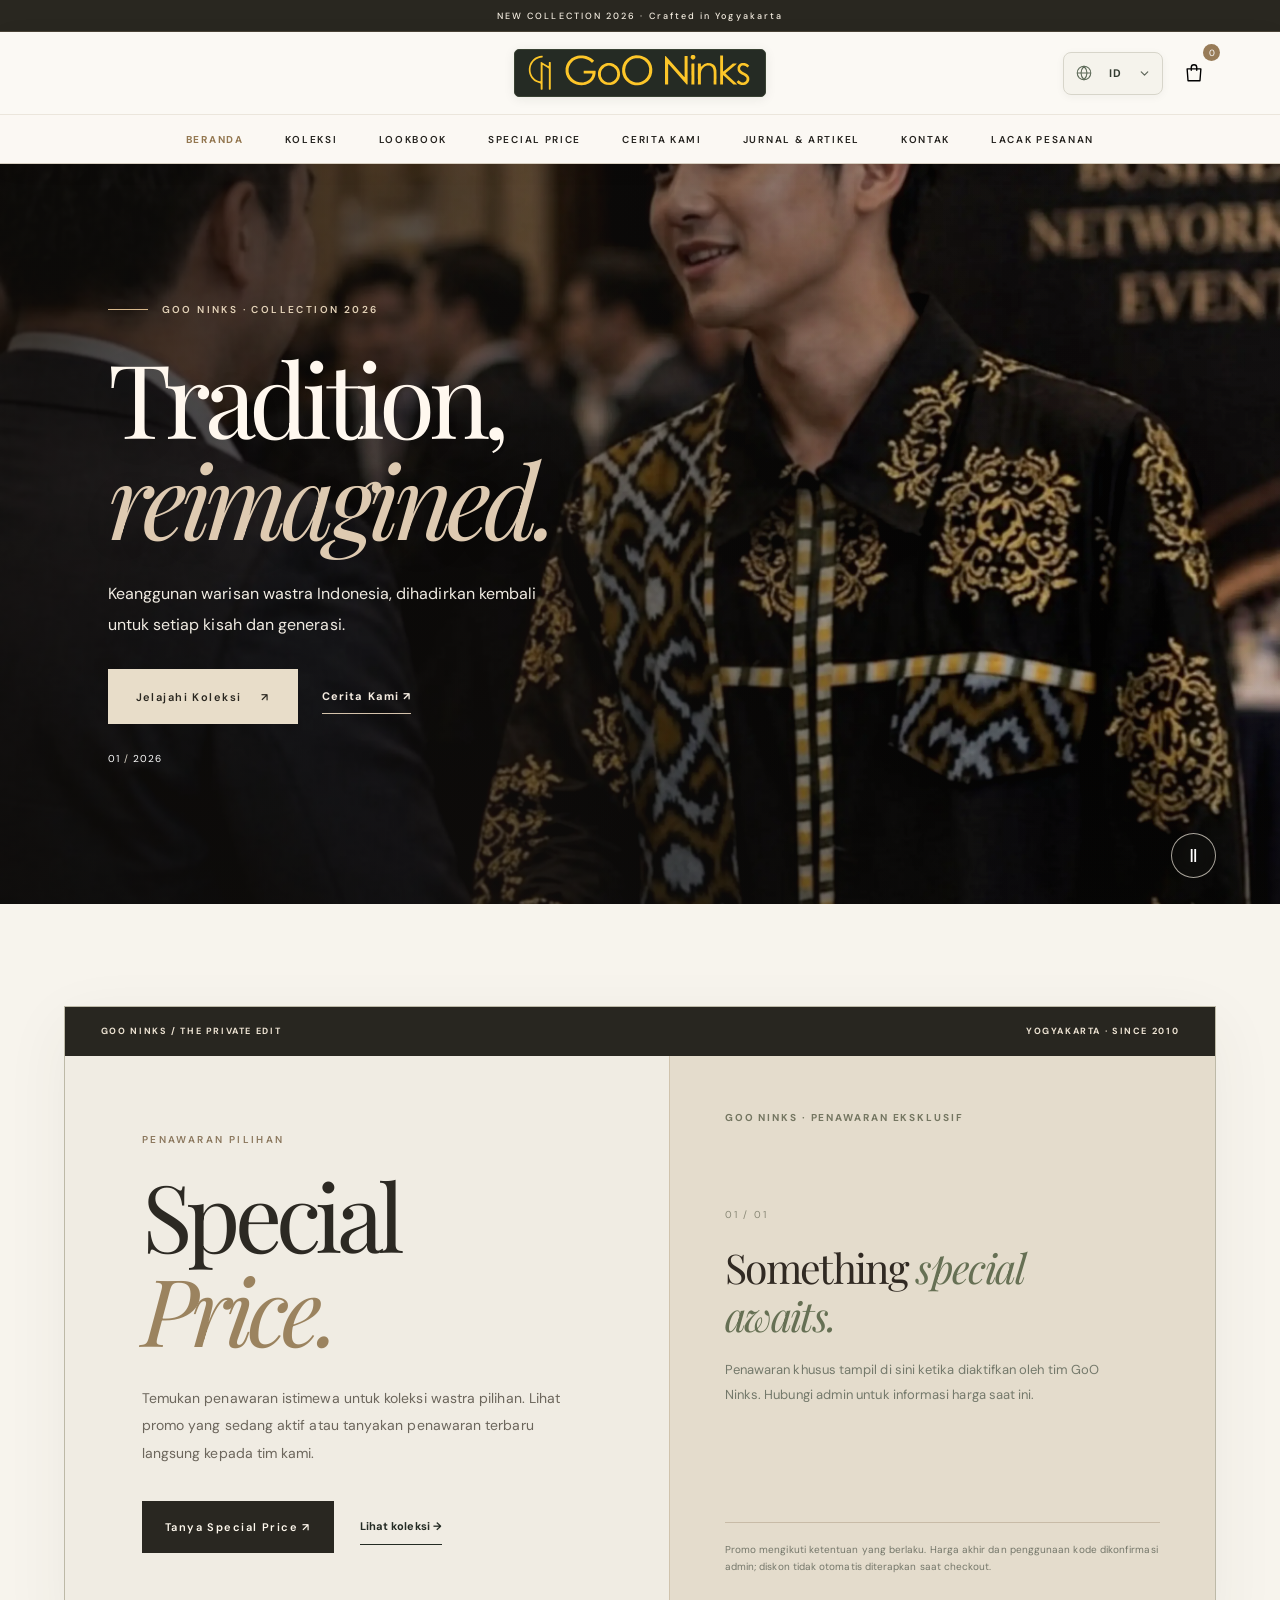
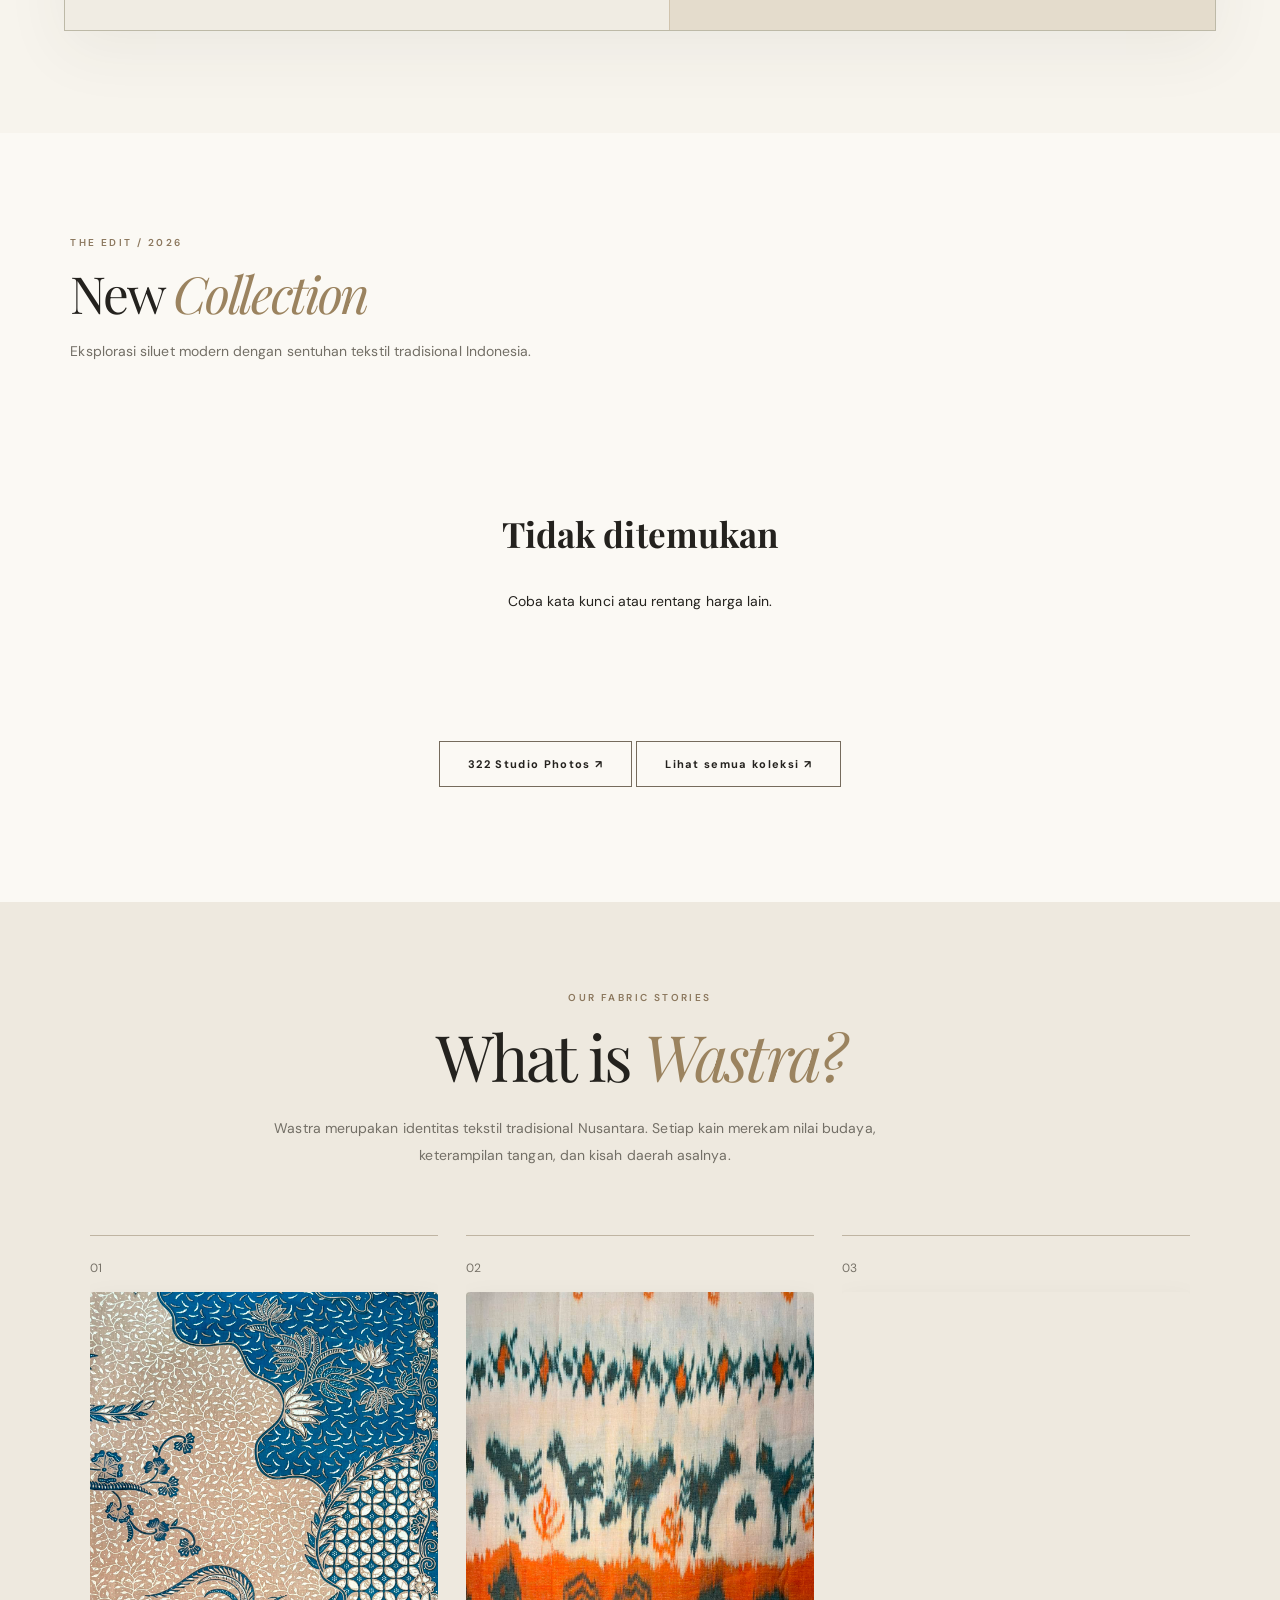
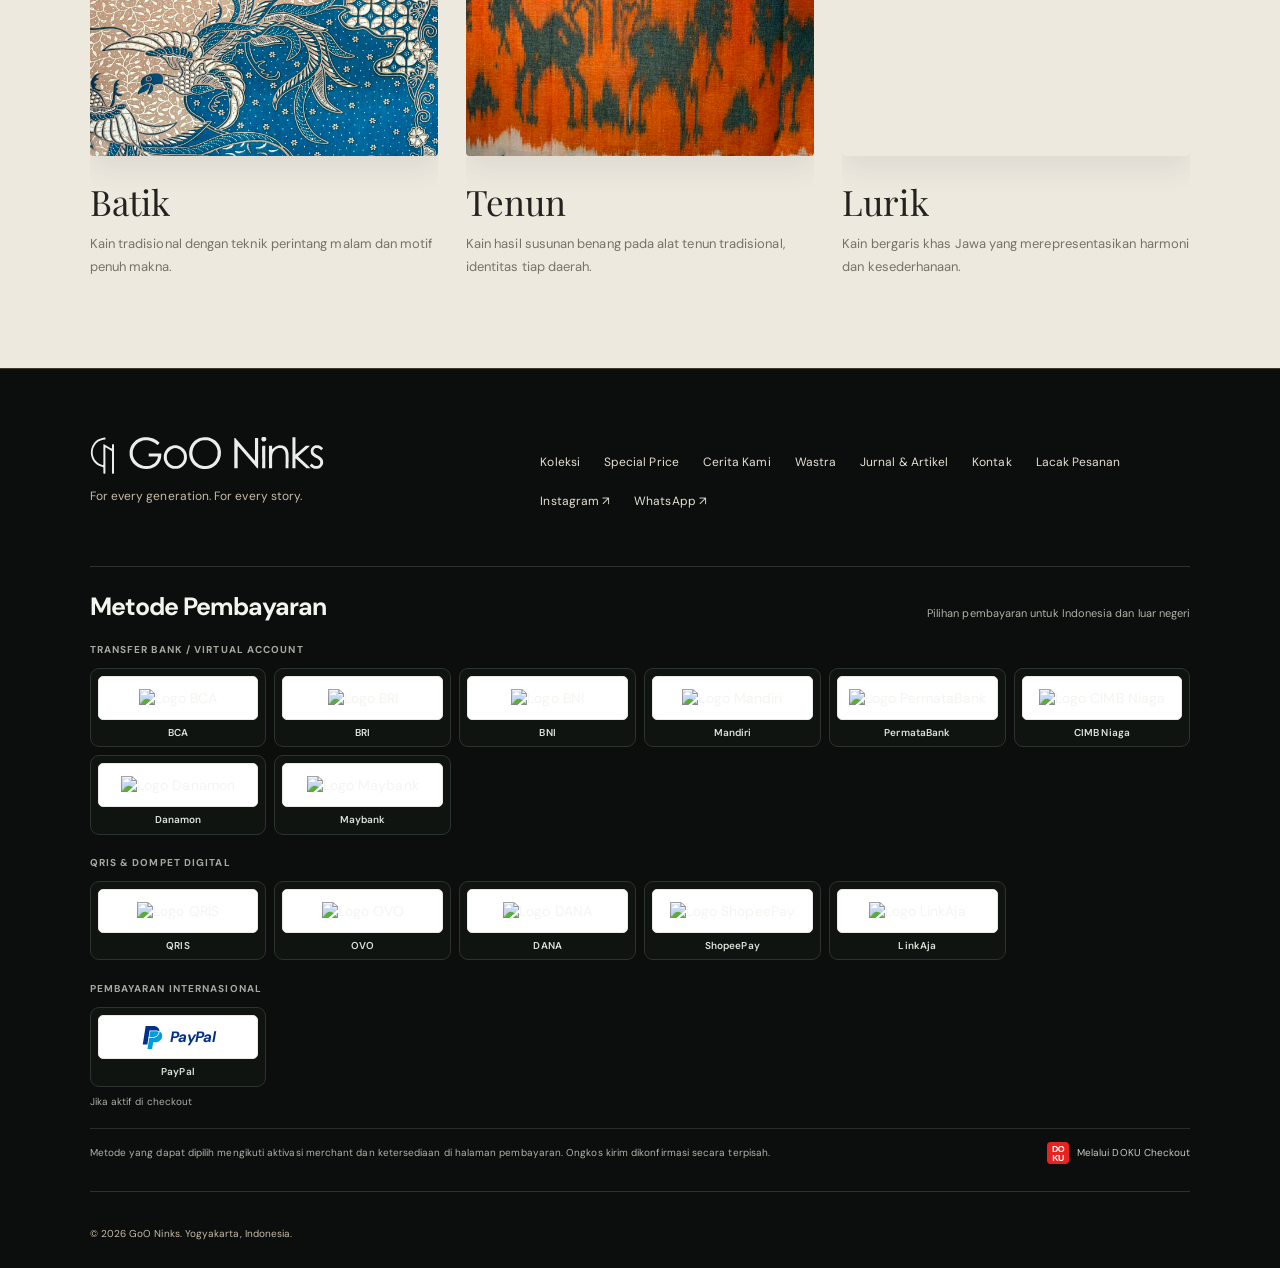
==== index.html @ 2371fa2e "Feature 322-photo GoO Ninks lookbook in storefront navigation" ====
<!DOCTYPE html>

<html lang="id">
<head><script>/* Keep GoO Ninks URLs clean when opened from ChatGPT. Preserve article slugs, auth params and hashes. */(()=>{try{const u=new URL(location.href);if(u.searchParams.get('utm_source')==='chatgpt.com'){u.searchParams.delete('utm_source');const q=u.searchParams.toString();history.replaceState(history.state,'',u.pathname+(q?'?'+q:'')+u.hash)}}catch(_){}})();</script>
<meta charset="utf-8"/>
<meta content="width=device-width,initial-scale=1" name="viewport"/>
<meta content="#f6f4ee" name="theme-color"/>
<link href="https://gooninks.co.id/" rel="canonical"/>
<meta content="https://gooninks.co.id/" property="og:url"/>
<meta content="GoO Ninks — fashion wastra modern dari Yogyakarta. Jelajahi koleksi, cerita kami, jurnal, dan layanan custom atau seragam." name="description"/>
<meta content="GoO Ninks | Fashion Wastra Modern Yogyakarta" property="og:title"/>
<meta content="GoO Ninks — fashion wastra modern dari Yogyakarta. Jelajahi koleksi, cerita kami, jurnal, dan layanan custom atau seragam." property="og:description"/>
<meta content="website" property="og:type"/>
<title>GoO Ninks | Fashion Wastra Modern Yogyakarta</title>
<script type="application/ld+json">
  {"@context":"https://schema.org","@type":"Organization","name":"GoO Ninks","url":"https://gooninks.co.id/","description":"Modern Indonesian wastra fashion, handcrafted in limited quantities since 2010.","foundingDate":"2010-01-21","foundingLocation":{"@type":"Place","name":"Yogyakarta, Indonesia"},"contactPoint":{"@type":"ContactPoint","telephone":"+62-857-4039-3953","contactType":"customer service","availableLanguage":["Indonesian","English"]},"sameAs":["https://www.instagram.com/goo_ninks/"]}
  </script>
<link href="https://fonts.googleapis.com" rel="preconnect"/>
<link crossorigin="" href="https://fonts.gstatic.com" rel="preconnect"/>
<link href="https://fonts.googleapis.com/css2?family=DM+Sans:wght@400;500;600;700&amp;family=Playfair+Display:wght@400;500;600;700&amp;display=swap" rel="stylesheet"/>
<link href="styles.css?v=20261112-video-fallback2" rel="stylesheet"/>
<!-- Payment chooser styles are inlined below to avoid stale/missing stylesheet cache. -->
<link href="gn-public.css?v=20261113-remove-sunburst1" rel="stylesheet"/>
<script defer="" src="gn-config.js"></script>
<script defer="" src="app.js?v=20261112-hero-recovery1"></script>
<script defer="" src="gn-midtrans.js?v=20261112-paypal-authfix1"></script>
<link href="/favicon.svg?v=3" rel="icon" type="image/svg+xml"/><link href="/brand-loader.css" rel="stylesheet"/><link as="image" href="/logo-gooninks.svg" rel="preload" type="image/svg+xml"/><script defer="" src="/brand-loader.js"></script><link href="pages.css?v=20261102-special-wrap-fix1" rel="stylesheet"/><script>(()=>{const routes={"collection": "collection.html", "special-price": "special-price.html", "story": "story.html", "journal": "journal.html", "contact": "contact.html"};const target=routes[location.hash.slice(1)];if(target)location.replace(target+location.search)})();</script><link rel="stylesheet" href="storefront-plus.css?v=20261101-features1"/><style id="gn-payment-choice-critical">
/* Checkout region chooser: scoped, critical styles embedded to prevent missing external CSS. */
#gnPaymentChoice[hidden],#midtransArea[hidden],#gnPaymentChoiceNotice[hidden]{display:none!important}
#gnPaymentChoice,#gnPaymentChoice *{box-sizing:border-box}
#gnPaymentChoice{
  display:block;width:100%;min-width:0;max-width:100%;
  margin:18px 0 22px;padding:18px 0 4px;
  border-top:1px solid #ded8cc;color:#282723;
  font-family:'DM Sans',Arial,sans-serif;
}
#gnPaymentChoice .gn-payment-choice-header{
  display:flex;flex-direction:row;align-items:flex-start;justify-content:space-between;
  width:100%;gap:14px;margin:0 0 17px;
}
#gnPaymentChoice .gn-payment-choice-heading{flex:1 1 auto;min-width:0}
#gnPaymentChoice .gn-payment-choice-title{
  display:block;margin:0;padding:0;font-family:'DM Sans',Arial,sans-serif;
  font-size:17px;line-height:1.45;font-weight:700;letter-spacing:0;color:#292824;
}
#gnPaymentChoice .gn-payment-choice-subtitle{
  display:block;margin:7px 0 0;padding:0;
  font-size:12px;font-weight:400;line-height:1.6;color:#817b70;
}
#gnPaymentChoice .gn-payment-choice-close{
  appearance:none;display:flex;align-items:center;justify-content:center;
  flex:0 0 34px;width:34px;min-width:34px;height:34px;margin:0;padding:0;
  border:1px solid #d8d1c6;border-radius:4px;background:#fff;color:#49443b;
  line-height:1;font-size:22px;font-weight:400;cursor:pointer;
}
#gnPaymentChoice .gn-payment-choice-close:hover{background:#f2eee8;border-color:#a99b85}
#gnPaymentChoice .gn-payment-choice-buttons{display:grid;grid-template-columns:minmax(0,1fr);gap:11px;width:100%}
#gnPaymentChoice .gn-payment-choice-button{
  appearance:none;display:grid;grid-template-columns:44px minmax(0,1fr) auto;
  align-items:center;justify-items:start;column-gap:13px;
  width:100%;min-width:0;min-height:78px;max-width:100%;margin:0;padding:14px 15px;
  border:1px solid #d9d1c6;border-radius:6px;background:#fff;color:#262521;
  text-align:left;line-height:normal;box-shadow:0 1px 2px #32271809;
  cursor:pointer;transition:border-color .16s ease,background .16s ease,box-shadow .16s ease;
  font-family:'DM Sans',Arial,sans-serif;font-size:14px;letter-spacing:0;
}
#gnPaymentChoice .gn-payment-choice-button:hover,#gnPaymentChoice .gn-payment-choice-button:focus-visible{
  background:#faf8f4;border-color:#89745a;box-shadow:0 2px 10px #463a2414;
}
#gnPaymentChoice .gn-payment-choice-button:focus-visible,
#gnPaymentChoice .gn-payment-choice-close:focus-visible{outline:2px solid #92795a;outline-offset:3px}
#gnPaymentChoice .gn-choice-icon{
  display:flex;align-items:center;justify-content:center;
  width:44px;height:44px;min-width:44px;margin:0;padding:5px;
  border:1px solid #e9e2d8;border-radius:10px;background:#fff;color:#675744;
  font:700 15px 'DM Sans',Arial,sans-serif;
}
#gnPaymentChoice .gn-choice-icon img{display:block;width:100%;height:100%;max-width:32px;max-height:32px;object-fit:contain}
#gnPaymentChoice .gn-choice-copy{
  display:flex;flex-direction:column;align-items:flex-start;
  justify-content:center;gap:4px;min-width:0;max-width:100%;margin:0;padding:0;
}
#gnPaymentChoice .gn-choice-name{
  display:block;width:100%;margin:0;padding:0;white-space:normal;
  font-size:14px;line-height:1.4;font-weight:700;letter-spacing:0;color:#292824;
}
#gnPaymentChoice .gn-choice-description{
  display:block;width:100%;margin:0;padding:0;white-space:normal;overflow-wrap:break-word;
  color:#817b70;font-size:11px;line-height:1.45;font-weight:400;letter-spacing:0;
}
#gnPaymentChoice .gn-choice-arrow{justify-self:end;color:#746650;font-size:24px;line-height:1}
#gnPaymentChoice .gn-choice-coming{
  display:inline-flex;align-items:center;justify-content:center;justify-self:end;
  max-width:100%;margin:0;padding:6px 8px;white-space:nowrap;
  border:1px solid #d9c9ac;border-radius:50px;background:#f6f2e9;
  color:#7c6646;font-size:10px;line-height:1.2;font-weight:700;letter-spacing:0;
}
#gnPaymentChoice .gn-payment-choice-notice{
  margin:12px 0 0;padding:13px 14px;border:1px solid #dccfb8;border-radius:5px;
  background:#faf6ee;color:#6b573f;font-size:12px;line-height:1.65;
}
@media(max-width:380px){
  #gnPaymentChoice .gn-payment-choice-button{grid-template-columns:32px minmax(0,1fr) auto;column-gap:9px;padding:12px 10px}
  #gnPaymentChoice .gn-choice-icon{width:32px;min-width:32px;height:32px;font-size:13px}
  #gnPaymentChoice .gn-choice-coming{font-size:9px;padding:5px 6px}
  #gnPaymentChoice .gn-choice-name{font-size:13px}
  #gnPaymentChoice .gn-choice-description{font-size:10px}
}
</style>
<link rel="stylesheet" href="/gn-footer-payments.css?v=20261112-brandmarks2"/>
<link rel="stylesheet" href="gn-product-gallery.css?v=20261120-slider1"/>
</head>
<body data-page="home">
<div aria-label="Memuat GoO Ninks" class="gn-boot-loader" id="gnBootLoader" role="status"><div class="gn-boot-content"><img alt="" class="gn-boot-logo" decoding="async" height="214" src="/logo-gooninks.svg" width="330"/><div class="gn-boot-caption">CRAFTED IN YOGYAKARTA</div><div aria-hidden="true" class="gn-boot-progress"><span></span></div></div></div>
<a class="skip-link" data-i18n="skip" href="#main">Langsung ke konten</a>
<div class="announcement"><span data-i18n="announcement">NEW COLLECTION 2026 · Crafted in Yogyakarta</span></div>
<header class="site-header" id="header">
<div class="header-inner">
<button aria-controls="nav" aria-expanded="false" aria-label="Buka navigasi" class="icon-btn menu-btn" id="menuBtn" type="button"><svg aria-hidden="true" viewbox="0 0 24 24"><path d="M3 6h18M3 12h18M3 18h18"></path></svg></button>
<a aria-label="GoO Ninks — Beranda" class="wordmark gn-official-wordmark" href="index.html"><img alt="GoO Ninks" decoding="async" fetchpriority="high" height="35" src="/gooninks-horizontal-logo.svg?v=1" width="218"/></a>

<div class="header-actions">
<div aria-label="Website language" class="language-select" role="group"><svg aria-hidden="true" class="language-globe" fill="none" stroke="currentColor" stroke-linecap="round" stroke-linejoin="round" stroke-width="1.8" viewbox="0 0 24 24"><circle cx="12" cy="12" r="9"></circle><path d="M3.5 12h17M12 3c-2.6 2.8-4 5.8-4 9s1.4 6.2 4 9c2.6-2.8 4-5.8 4-9s-1.4-6.2-4-9Z"></path></svg><span aria-hidden="true" class="language-current" id="languageCurrent">ID</span><svg aria-hidden="true" class="language-chevron" fill="none" stroke="currentColor" stroke-linecap="round" stroke-width="1.6" viewbox="0 0 16 16"><path d="m4 6 4 4 4-4"></path></svg><select aria-label="Pilih bahasa / Choose language" id="langSelect" title="Pilih bahasa / Choose language"><option lang="id" value="id">Bahasa Indonesia</option><option lang="en" value="en">English</option><option lang="nl" value="nl">Nederlands</option><option lang="ko" value="ko">한국어</option></select></div>
<button aria-controls="cartPanel" aria-expanded="false" aria-label="Keranjang" class="bag-btn" id="cartBtn" type="button"><svg aria-hidden="true" viewbox="0 0 24 24"><path d="M4.5 7.5h15l-1 13h-13l-1-13ZM9 9V6a3 3 0 0 1 6 0v3"></path></svg><span aria-live="polite" class="cart-count" id="cartCount">0</span></button>
</div>
</div><nav aria-label="Navigasi utama" class="nav" id="nav"><a aria-current="page" data-i18n="navHome" href="index.html">Beranda</a><a data-i18n="navCollection" href="collection.html">Koleksi</a><a href="lookbook.html">Lookbook</a><a data-i18n="navSpecial" href="special-price.html">Special Price</a><a data-i18n="navStory" href="story.html">Cerita Kami</a><a data-i18n="navJournal" href="journal.html">Jurnal &amp; Artikel</a><a data-i18n="navContact" href="contact.html">Kontak</a><a href="tracking.html">Lacak Pesanan</a></nav>
</header>
<main id="main"><section class="hero section-anchor gn-video-hero" id="home">
<div class="hero-inner">
<div class="hero-copy"><div class="eyebrow"><span class="eyebrow-line"></span><span data-i18n="heroEyebrow">GOO NINKS · COLLECTION 2026</span></div>
<h1 data-i18n="heroTitle">Tradition, <i>reimagined.</i></h1>
<p data-i18n="heroDesc">Keanggunan warisan wastra Indonesia, dihadirkan kembali untuk setiap kisah dan generasi.</p>
<div class="hero-cta"><a class="primary-btn" data-i18n="shopNow" href="collection.html">Jelajahi Koleksi <span aria-hidden="true">↗</span></a><a class="text-btn" data-i18n="ourStory" href="story.html">Cerita Kami ↗</a></div>
<div class="hero-index">01 <span> / </span> 2026</div>
</div>
<video class="gn-hero-video" autoplay muted loop playsinline preload="auto" webkit-playsinline="" poster="assets/gooninks-hero-editorial-4k.webp" aria-hidden="true"><source src="assets/gooninks-home-background.mp4" type="video/mp4"></video>
<button class="gn-video-toggle" type="button" aria-label="Jeda video background" aria-pressed="false">Ⅱ</button>
</div>
</section><section aria-labelledby="gnSpecialTitle" class="gn-special-section section-anchor" id="special-price-home">
<div class="gn-special-inner">
<div class="gn-special-topline"><span>GOO NINKS / THE PRIVATE EDIT</span><span>YOGYAKARTA · SINCE 2010</span></div>
<div class="gn-special-layout">
<div class="gn-special-copy">
<p class="gn-special-kicker" data-i18n="specialEyebrow">PENAWARAN PILIHAN</p>
<h2 data-i18n="specialTitle" id="gnSpecialTitle">Special <i>Price.</i></h2>
<p class="gn-special-desc" data-i18n="specialDesc">Temukan penawaran istimewa untuk koleksi wastra pilihan. Lihat promo yang sedang aktif atau tanyakan penawaran terbaru langsung kepada tim kami.</p>
<div class="gn-special-actions">
<a class="gn-special-main-cta" data-i18n="specialAsk" href="https://wa.me/6285740393953?text=Halo%20GoO%20Ninks%2C%20saya%20ingin%20menanyakan%20Special%20Price%20dan%20promo%20yang%20tersedia." rel="noopener noreferrer" target="_blank">Tanya Special Price <span aria-hidden="true">↗</span></a>
<a class="gn-special-minor-cta" data-i18n="specialExplore" href="collection.html">Lihat koleksi <span aria-hidden="true">→</span></a>
</div>
</div>
<div class="gn-special-display">
<div class="gn-special-display-head">
<span class="gn-special-display-label" data-i18n="specialCurated">GOO NINKS · PRIVATE OFFERS</span>

</div>
<div class="gn-special-empty" id="gnSpecialEmpty">
<span class="gn-special-empty-index">01 / 01</span>
<h3 data-i18n="specialEmptyTitle">Something <i>special awaits.</i></h3>
<p data-i18n="specialEmptyDesc">Penawaran khusus akan tampil di sini ketika diaktifkan oleh tim GoO Ninks. Untuk informasi harga saat ini, hubungi admin.</p>
</div>
<div aria-live="polite" class="gn-special-offers" hidden="" id="gnSpecialOffers"></div>
<p class="gn-special-footnote" data-i18n="specialNote">Promo mengikuti ketentuan yang berlaku. Harga akhir dan penggunaan kode dikonfirmasi admin; diskon tidak otomatis diterapkan saat checkout.</p>
</div>
</div>
</div>
</section>
<section class="collection-section section-anchor home-collection" id="collection">
<div class="section-top"><div><p class="kicker" data-i18n="collectionKicker">THE EDIT / 2026</p><h2 class="section-heading" data-i18n="collectionTitle">New <i>Collection</i></h2><p class="section-summary" data-i18n="collectionDesc">Eksplorasi siluet modern dengan sentuhan tekstil tradisional Indonesia.</p></div></div>

<div aria-live="polite" class="product-grid" id="productGrid"></div><div class="no-results" hidden="" id="noResults"><h3 data-i18n="noResultsTitle">Tidak ditemukan</h3><p data-i18n="noResultsDesc">Coba kata kunci atau rentang harga lain.</p></div>


<div class="collection-more"><a class="outline-btn" href="lookbook.html" aria-label="Lihat seluruh 322 foto produk GoO Ninks">322 Studio Photos ↗</a> <a class="outline-btn" data-i18n="viewAll" href="collection.html">Lihat semua koleksi ↗</a></div></section>
<section class="wastra-section section-anchor home-wastra" id="wastra"><div class="wastra-heading"><p class="kicker" data-i18n="wastraKicker">OUR FABRIC STORIES</p><h2 data-i18n="wastraTitle">What is <i>Wastra?</i></h2><p data-i18n="wastraIntro">Wastra merupakan identitas tekstil tradisional Nusantara. Setiap kain merekam nilai budaya, keterampilan tangan, dan kisah daerah asalnya.</p></div><div class="wastra-grid"><article><span>01</span><img class="motif motif-batik" src="assets/gooninks-kain-batik-asli-20261025.jpeg" alt="Foto asli kain batik bermotif bunga bernuansa biru dan krem" width="1200" height="1600" loading="lazy" decoding="async"/><h3>Batik</h3><p data-i18n="batikDesc">Kain tradisional dengan teknik perintang malam dan motif penuh makna.</p></article><article><span>02</span><img class="motif motif-tenun" src="assets/gooninks-kain-tenun-asli-20261025.jpeg" alt="Foto asli kain tenun ikat berwarna oranye, krem dan hijau gelap" width="960" height="1280" loading="lazy" decoding="async"/><h3>Tenun</h3><p data-i18n="tenunDesc">Kain hasil susunan benang pada alat tenun tradisional, identitas tiap daerah.</p></article><article><span>03</span><img class="motif motif-lurik" src="assets/gooninks-kain-lurik-asli-20261025.jpeg" alt="Foto asli kain lurik bergaris kuning, biru tua dan biru cerah" width="960" height="1280" loading="lazy" decoding="async"/><h3>Lurik</h3><p data-i18n="lurikDesc">Kain bergaris khas Jawa yang merepresentasikan harmoni dan kesederhanaan.</p></article></div></section>
</main>
<footer><div><div class="footer-brand gn-official-footer"><img alt="GoO Ninks" decoding="async" height="38" loading="lazy" src="/gooninks-horizontal-logo.svg?v=1" width="236"/></div><p data-i18n="footerQuote">For every generation. For every story.</p></div><div class="footer-links"><a data-i18n="navCollection" href="collection.html">Koleksi</a><a data-i18n="navSpecial" href="special-price.html">Special Price</a><a data-i18n="navStory" href="story.html">Cerita Kami</a><a data-i18n="navWastra" href="index.html#wastra">Wastra</a><a data-i18n="navJournal" href="journal.html">Jurnal &amp; Artikel</a><a data-i18n="navContact" href="contact.html">Kontak</a><a href="tracking.html">Lacak Pesanan</a><a href="https://www.instagram.com/goo_ninks/" rel="noopener noreferrer" target="_blank">Instagram ↗</a><a href="https://wa.me/6285740393953" rel="noopener noreferrer" target="_blank">WhatsApp ↗</a></div><section class="gn-footer-payments" aria-labelledby="gn-footer-payment-heading">
  <div class="gn-footer-payments-header">
    <h2 id="gn-footer-payment-heading" data-i18n="footerPayTitle">Metode Pembayaran</h2>
    <p class="gn-footer-payments-intro" data-i18n="footerPayIntro">Pilihan pembayaran untuk Indonesia dan luar negeri</p>
  </div>
  <div class="gn-pay-category">
    <h3 class="gn-pay-category-title" data-i18n="footerPayBankGroup">TRANSFER BANK / VIRTUAL ACCOUNT</h3>
    <div class="gn-pay-grid" role="list" aria-label="Bank dan Virtual Account">
        <div class="gn-pay-card" role="listitem"><div class="gn-pay-logo-panel"><img src="https://cdn.prod.website-files.com/674ab654de930b217c6389c1/685cf08fec80ea69f98ffc47_BCA.svg" alt="Logo BCA" loading="lazy" decoding="async" referrerpolicy="no-referrer" /></div><span class="gn-pay-card-name">BCA</span></div>
        <div class="gn-pay-card" role="listitem"><div class="gn-pay-logo-panel"><img src="https://cdn.prod.website-files.com/674ab654de930b217c6389c1/685cf08f9a70db9eb895a0c9_BRI.svg" alt="Logo BRI" loading="lazy" decoding="async" referrerpolicy="no-referrer" /></div><span class="gn-pay-card-name">BRI</span></div>
        <div class="gn-pay-card" role="listitem"><div class="gn-pay-logo-panel"><img src="https://cdn.prod.website-files.com/674ab654de930b217c6389c1/685cf08f998accaa9cef91cb_Group%2077.svg" alt="Logo BNI" loading="lazy" decoding="async" referrerpolicy="no-referrer" /></div><span class="gn-pay-card-name">BNI</span></div>
        <div class="gn-pay-card" role="listitem"><div class="gn-pay-logo-panel"><img src="https://cdn.prod.website-files.com/674ab654de930b217c6389c1/685cf08f68772b42adf098d6_Mandiri.svg" alt="Logo Mandiri" loading="lazy" decoding="async" referrerpolicy="no-referrer" /></div><span class="gn-pay-card-name">Mandiri</span></div>
        <div class="gn-pay-card" role="listitem"><div class="gn-pay-logo-panel"><img src="https://cdn.prod.website-files.com/674ab654de930b217c6389c1/686238a89ce7caa52f29712f_Permata_Bank_%282024%29.svg" alt="Logo PermataBank" loading="lazy" decoding="async" referrerpolicy="no-referrer" /></div><span class="gn-pay-card-name">PermataBank</span></div>
        <div class="gn-pay-card" role="listitem"><div class="gn-pay-logo-panel"><img src="https://cdn.prod.website-files.com/674ab654de930b217c6389c1/686237bca2e535d57ffd0025_CIMB_Niaga_logo.svg" alt="Logo CIMB Niaga" loading="lazy" decoding="async" referrerpolicy="no-referrer" /></div><span class="gn-pay-card-name">CIMB Niaga</span></div>
        <div class="gn-pay-card" role="listitem"><div class="gn-pay-logo-panel"><img src="https://cdn.prod.website-files.com/674ab654de930b217c6389c1/685cf08f37cd92b5b1c32cdb_Danamon.svg" alt="Logo Danamon" loading="lazy" decoding="async" referrerpolicy="no-referrer" /></div><span class="gn-pay-card-name">Danamon</span></div>
        <div class="gn-pay-card" role="listitem"><div class="gn-pay-logo-panel"><img src="https://cdn.prod.website-files.com/674ab654de930b217c6389c1/68629fa7d3e2e47991eba405_Layer_x0020_1.svg" alt="Logo Maybank" loading="lazy" decoding="async" referrerpolicy="no-referrer" /></div><span class="gn-pay-card-name">Maybank</span></div>
    </div>
  </div>
  <div class="gn-pay-category">
    <h3 class="gn-pay-category-title" data-i18n="footerPayWalletGroup">QRIS &amp; DOMPET DIGITAL</h3>
    <div class="gn-pay-grid" role="list" aria-label="QRIS dan Dompet Digital">
        <div class="gn-pay-card" role="listitem"><div class="gn-pay-logo-panel"><img src="https://cdn.prod.website-files.com/674ab654de930b217c6389c1/6768ffe4b3a0965dc1ecc385_QRIS-logo.webp" alt="Logo QRIS" loading="lazy" decoding="async" referrerpolicy="no-referrer" /></div><span class="gn-pay-card-name">QRIS</span></div>
        <div class="gn-pay-card" role="listitem"><div class="gn-pay-logo-panel"><img src="https://cdn.prod.website-files.com/674ab654de930b217c6389c1/68623c58e1c01aef5100a121_ovo.svg" alt="Logo OVO" loading="lazy" decoding="async" referrerpolicy="no-referrer" /></div><span class="gn-pay-card-name">OVO</span></div>
        <div class="gn-pay-card" role="listitem"><div class="gn-pay-logo-panel"><img src="https://cdn.prod.website-files.com/674ab654de930b217c6389c1/6768ffe4b3a0965dc1ecc393_new-dana.webp" alt="Logo DANA" loading="lazy" decoding="async" referrerpolicy="no-referrer" /></div><span class="gn-pay-card-name">DANA</span></div>
        <div class="gn-pay-card" role="listitem"><div class="gn-pay-logo-panel"><img src="https://cdn.prod.website-files.com/674ab654de930b217c6389c1/6862418f4fb6a03bfcc54fb1_shopepayy.svg" alt="Logo ShopeePay" loading="lazy" decoding="async" referrerpolicy="no-referrer" /></div><span class="gn-pay-card-name">ShopeePay</span></div>
        <div class="gn-pay-card" role="listitem"><div class="gn-pay-logo-panel"><img src="https://cdn.prod.website-files.com/674ab654de930b217c6389c1/68623b263c1cb23c4bc00c71_LinkAja.svg" alt="Logo LinkAja" loading="lazy" decoding="async" referrerpolicy="no-referrer" /></div><span class="gn-pay-card-name">LinkAja</span></div>
    </div>
  </div>
  <div class="gn-pay-category gn-pay-category-intl">
    <h3 class="gn-pay-category-title" data-i18n="footerPayIntlGroup">PEMBAYARAN INTERNASIONAL</h3>
    <div class="gn-pay-grid" role="list" aria-label="Pembayaran Internasional">
      <div class="gn-pay-card" role="listitem"><div class="gn-pay-logo-panel"><span class="gn-pay-paypal"><img src="/gn-payment-paypal.svg" alt="Logo PayPal" width="30" height="30" loading="lazy" decoding="async"/><strong>PayPal</strong></span></div><span class="gn-pay-card-name">PayPal</span></div>
    </div>
    <p class="gn-pay-intl-status" data-i18n="footerPayIntlBy">Jika aktif di checkout</p>
  </div>
  <div class="gn-pay-bottom"><p class="gn-footer-payment-note" data-i18n="footerPayNote">Metode yang dapat dipilih mengikuti aktivasi merchant dan ketersediaan di halaman pembayaran. Ongkos kirim dikonfirmasi secara terpisah.</p><div class="gn-pay-processor"><img src="/gn-payment-doku.svg" width="22" height="22" loading="lazy" decoding="async" alt="Logo DOKU"/><span data-i18n="footerPayLocalBy">Melalui DOKU Checkout</span></div></div>
</section><small>© <span id="year">2026</span> GoO Ninks. Yogyakarta, Indonesia.</small></footer>
<div class="overlay" hidden="" id="overlay"></div>
<aside aria-hidden="true" aria-labelledby="cartTitle" aria-modal="true" class="cart-panel" id="cartPanel" role="dialog" tabindex="-1"><div class="panel-head"><h2 data-i18n="bagTitle" id="cartTitle">Tas Belanja</h2><button aria-label="Tutup" class="close-btn" id="closeCart" type="button">×</button></div><div class="cart-items" id="cartItems"></div><div class="cart-bottom"><div class="subtotal"><span data-i18n="subtotal">Subtotal (estimasi)</span><b id="cartTotal">Rp0</b></div><p data-i18n="cartNote">Isi data penerima lengkap sebelum pembayaran. Ongkos kirim dikonfirmasi terpisah oleh admin.</p><button class="primary-btn checkout-btn" data-i18n="checkout" id="checkoutBtn" type="button" aria-controls="gnPaymentChoice" aria-expanded="false">Lanjutkan ke Pembayaran ↗</button>
<section class="gn-payment-choice" id="gnPaymentChoice" hidden aria-labelledby="gnPaymentChoiceTitle">
  <div class="gn-payment-choice-header">
    <div class="gn-payment-choice-heading">
      <h3 class="gn-payment-choice-title" id="gnPaymentChoiceTitle">Choose Payment Method</h3>
      <p class="gn-payment-choice-subtitle" id="gnPaymentChoiceSubtitle">Select a payment region to continue your order.</p>
    </div>
    <button class="gn-payment-choice-close" id="gnPaymentChoiceClose" type="button" aria-label="Close payment options"><span aria-hidden="true">×</span></button>
  </div>
  <div class="gn-payment-choice-buttons" role="group" aria-label="Payment regions">
    <button class="gn-payment-choice-button" id="gnPaymentLocal" type="button">
      <span class="gn-choice-icon gn-choice-local" aria-hidden="true"><img src="/gn-payment-doku.svg" alt="" width="32" height="32" loading="lazy" decoding="async"/></span>
      <span class="gn-choice-copy">
        <span class="gn-choice-name" id="gnPaymentLocalTitle">Local Payment</span>
        <span class="gn-choice-description" id="gnPaymentLocalDesc">Indonesia · via DOKU</span>
      </span>
      <span class="gn-choice-arrow" aria-hidden="true">›</span>
    </button>
    <button class="gn-payment-choice-button" id="gnPaymentIntl" type="button" aria-describedby="gnPaymentIntlSoon">
      <span class="gn-choice-icon gn-choice-paypal" aria-hidden="true"><img src="/gn-payment-paypal.svg" alt="" width="32" height="32" loading="lazy" decoding="async"/></span>
      <span class="gn-choice-copy">
        <span class="gn-choice-name" id="gnPaymentIntlTitle">International Payment</span>
        <span class="gn-choice-description" id="gnPaymentIntlDesc">PayPal · for overseas customers</span>
      </span>
      <span class="gn-choice-coming" id="gnPaymentIntlSoon">Coming soon</span>
    </button>
  </div>
  <p class="gn-payment-choice-notice" id="gnPaymentChoiceNotice" role="status" hidden></p>
</section><section aria-label="Pembayaran online" class="gn-midtrans-section" id="midtransArea">
<div class="gn-midtrans-head"><strong data-i18n="payOnline">Bayar online · Midtrans</strong><small id="midtransMode">Menunggu aktivasi</small></div>
<p class="gn-midtrans-explain" data-i18n="payExplain">Harga produk dapat dibayar melalui Midtrans. <strong>Ongkos kirim belum termasuk</strong> dan akan dikonfirmasi terpisah oleh admin.</p>
<form hidden="" id="midtransForm">
<label><span data-i18n="payName">Nama lengkap</span><input autocomplete="name" maxlength="100" minlength="2" name="name" required=""/></label>
<label><span data-i18n="payEmail">Email</span><input autocomplete="email" maxlength="180" name="email" required="" type="email"/></label>
<label><span data-i18n="payPhone">WhatsApp</span><input autocomplete="tel" maxlength="25" minlength="9" name="phone" required="" type="tel"/></label>
<label><span data-i18n="payProvince">Provinsi</span><input autocomplete="address-level1" maxlength="80" minlength="3" name="province" placeholder="Contoh: DI Yogyakarta" required=""/></label>
<label><span data-i18n="payCity">Kabupaten / Kota</span><input autocomplete="address-level2" maxlength="80" minlength="3" name="city" placeholder="Contoh: Sleman" required=""/></label>
<label><span data-i18n="payDistrict">Kecamatan / Kelurahan</span><input maxlength="100" minlength="3" name="district" placeholder="Contoh: Depok, Condongcatur" required=""/></label>
<label><span data-i18n="payPostal">Kode pos</span><input autocomplete="postal-code" inputmode="numeric" maxlength="5" minlength="5" name="postal_code" pattern="[0-9]{5}" placeholder="55281" required="" type="text"/></label>
<label><span data-i18n="payAddress">Alamat jalan lengkap dan nomor rumah</span><textarea autocomplete="street-address" maxlength="260" minlength="10" name="address" placeholder="Nama jalan, nomor rumah, RT/RW, patokan" required="" rows="3"></textarea></label>
<label class="gn-coupon-field"><span>Kode diskon (opsional)</span><input autocomplete="off" name="promo_code" maxlength="32" pattern="[A-Za-z0-9_-]{0,32}" placeholder="Masukkan kode promo"/><small>Diskon yang aktif dihitung otomatis di server dan ditampilkan di halaman pembayaran.</small></label>
<label class="gn-payment-confirm"><input name="order_consent" required="" type="checkbox"/><span data-i18n="payConsent">Saya setuju data pesanan dan alamat digunakan untuk konfirmasi transaksi serta pengiriman, bukan otomatis untuk promosi.</span></label>
<label class="gn-payment-confirm"><input name="shipping_ack" required="" type="checkbox"/><span data-i18n="payShippingAck">Saya paham ongkos kirim belum termasuk dan akan dikonfirmasi admin sebelum pengiriman.</span></label>
<button class="gn-midtrans-pay" data-i18n="payNow" disabled="" id="midtransBtn" type="submit">Bayar via Midtrans ↗</button>
</form>
<a class="gn-whatsapp-alternative" hidden="" href="https://wa.me/6285740393953" id="gnCheckoutWhatsAppBackup" rel="noopener noreferrer" target="_blank">Butuh bantuan? Pesan via WhatsApp ↗</a>
<p class="gn-midtrans-info" id="midtransInfo" role="status">Midtrans belum diaktifkan. Gunakan WhatsApp untuk pemesanan.</p>
</section></div></aside>
<div aria-hidden="true" aria-labelledby="detailTitle" aria-modal="true" class="detail-modal" id="detailModal" role="dialog" tabindex="-1"><div class="detail-dialog"><button aria-label="Tutup" class="close-btn detail-close" id="detailClose" type="button">×</button><div class="detail-image" id="detailImage"></div><div class="detail-content"><p class="kicker">GOO NINKS · 2026</p><h2 id="detailTitle"></h2><p class="detail-price" id="detailPrice"></p><p data-i18n="detailDesc">Koleksi eksklusif yang terinspirasi wastra Nusantara. Foto asli, ukuran, stok, dan detail bahan dapat dikonfirmasi langsung melalui admin.</p><label data-i18n="sizeLabel" for="sizeInput">Ukuran / catatan (opsional)</label><input data-placeholder="sizePlaceholder" id="sizeInput" maxlength="120" placeholder="Contoh: M, L, custom"/><button class="primary-btn" data-i18n="addBag" id="addToCartBtn" type="button">Tambah ke tas +</button><a class="detail-catalog-link" data-i18n="verifyCatalog" href="https://www.canva.com/d/49tPKYXczCxY3Ui" rel="noopener noreferrer" target="_blank">Lihat foto di katalog resmi ↗</a></div></div></div>
<div aria-live="polite" class="toast" id="toast" role="status"></div>
<script defer="" src="https://cdn.jsdelivr.net/npm/@supabase/supabase-js@2.57.0/dist/umd/supabase.min.js"></script>
<script defer="" src="gn-public.js?v=20261120-slider1"></script>
</body>
</html>
---- styles.css ----
:root{--cream:#f6f4ee;--paper:#fcfbf7;--ink:#25251f;--olive:#5d624b;--muted:#827f75;--line:#d9d5c9;--accent:#82775b;--white:#fff;--header-h:84px}*{box-sizing:border-box}html{scroll-behavior:smooth}body{margin:0;color:var(--ink);background:var(--paper);font-family:'DM Sans',Arial,sans-serif;font-size:14px;-webkit-font-smoothing:antialiased}body.locked{overflow:hidden}a{color:inherit;text-decoration:none}button,input,select{font:inherit}button{cursor:pointer}svg{width:22px;height:22px;fill:none;stroke:currentColor;stroke-width:1.5;stroke-linecap:round;stroke-linejoin:round}img{max-width:100%;display:block}.sr-only{position:absolute;width:1px;height:1px;overflow:hidden;clip:rect(0,0,0,0);white-space:nowrap}a:focus-visible,button:focus-visible,input:focus-visible,select:focus-visible{outline:2px solid #8a7545;outline-offset:3px}.skip-link{position:absolute;z-index:200;top:-100px;left:10px;background:#fff;padding:12px}.skip-link:focus{top:10px}.section-anchor{scroll-margin-top:105px}.announcement{height:27px;display:grid;place-items:center;background:var(--olive);color:#fdfbf2;font-size:9px;letter-spacing:2px;font-weight:700}.site-header{position:sticky;top:0;z-index:70;background:rgba(252,251,247,.96);border-bottom:1px solid var(--line);backdrop-filter:blur(14px)}.header-inner{display:flex;align-items:center;justify-content:space-between;max-width:1600px;margin:auto;padding:0 clamp(18px,4.8vw,90px);height:var(--header-h);gap:20px}.wordmark{font-family:'Playfair Display',Georgia,serif;font-weight:700;font-size:26px;line-height:1;white-space:nowrap}.wordmark em{font-weight:400}.wordmark small{display:block;font:600 8px 'DM Sans',sans-serif;letter-spacing:2.1px;margin-top:7px;text-align:center}.nav{display:flex;gap:clamp(16px,2.5vw,38px);align-items:center}.nav a{font-size:12px;letter-spacing:.4px}.nav a:hover,.footer-links a:hover{color:#938461}.header-actions{display:flex;gap:14px;align-items:center}.language-select select,.sort-wrap select{appearance:none;border:0;background:transparent url("data:image/svg+xml,%3Csvg xmlns='http://www.w3.org/2000/svg' width='10' height='7' viewBox='0 0 10 7'%3E%3Cpath d='m1 1 4 4 4-4' stroke='%23333' fill='none'/%3E%3C/svg%3E") no-repeat right 2px center;padding:12px 17px 12px 5px;color:var(--ink);font-size:11px;font-weight:700;cursor:pointer}.bag-btn,.icon-btn{border:0;background:transparent;display:flex;align-items:center;justify-content:center;padding:6px;position:relative}.cart-count{position:absolute;right:-4px;top:-7px;background:#30382d;color:#fff;border-radius:100%;min-width:17px;height:17px;display:grid;place-items:center;font-size:9px}.menu-btn{display:none}.hero{background:var(--cream)}.hero-inner{max-width:1600px;min-height:570px;margin:auto;display:grid;grid-template-columns:49% 51%}.hero-copy{padding:clamp(45px,8vw,132px) 30px 30px clamp(30px,7.4vw,138px);display:flex;flex-direction:column;align-items:flex-start}.eyebrow,.kicker{letter-spacing:2.6px;font-weight:700;font-size:10px;color:var(--olive)}.eyebrow{display:flex;align-items:center;gap:14px}.eyebrow-line{height:1px;background:var(--olive);width:31px}.hero h1,.section-heading,.story-copy h2,.wastra-heading h2,.contact-section h2{font-family:'Playfair Display',Georgia,serif;letter-spacing:-2px;font-weight:400}.hero h1{font-size:clamp(55px,6.8vw,112px);line-height:1.03;margin:25px 0 21px;max-width:680px}.hero h1 i,.section-heading i,.story-copy h2 i,.wastra-heading h2 i,.contact-section h2 i{font-weight:400;color:var(--olive)}.hero-copy>p{color:#6c695f;max-width:410px;font-size:15px;line-height:1.85;margin:0 0 29px}.hero-cta{display:flex;align-items:center;gap:24px;flex-wrap:wrap}.primary-btn{display:inline-flex;align-items:center;justify-content:center;gap:20px;background:#282d25;color:white;border:1px solid #282d25;min-height:49px;padding:0 24px;font-size:11px;font-weight:700;letter-spacing:.8px;transition:background .2s,color .2s,transform .2s}.primary-btn:hover{background:#525d47;transform:translateY(-2px)}.text-btn{border-bottom:1px solid var(--ink);padding:10px 0;font-size:11px;font-weight:700;letter-spacing:.4px}.hero-index{margin-top:auto;padding-top:36px;color:#97938a;font-size:10px;letter-spacing:1px}.hero-index span{color:var(--line)}.hero-visual{position:relative;min-height:570px;overflow:hidden;background:radial-gradient(ellipse at 30% 30%,#baa88a 0%,#837a63 45%,#4f5946 100%)}.hero-visual:before{content:"";position:absolute;inset:0;background:repeating-linear-gradient(120deg,transparent 0px,transparent 42px,rgba(255,255,255,.1) 43px,transparent 46px);mix-blend-mode:soft-light}.hero-visual>img{width:100%;height:100%;position:absolute;object-fit:cover;object-position:center 34%;filter:saturate(.82)}.hero-image-label{position:absolute;bottom:26px;right:25px;color:white;display:flex;flex-direction:column;text-align:right;text-shadow:0 1px 8px #3338}.hero-image-label>span{font-family:'Playfair Display',serif;font-size:22px}.hero-image-label small{letter-spacing:2px;font-size:8px}.marquee{overflow:hidden;background:#e8e5dc;border-top:1px solid var(--line);border-bottom:1px solid var(--line);height:47px;display:flex;align-items:center;color:#646c53}.marquee>div{white-space:nowrap;font-size:10px;font-weight:700;letter-spacing:3px;width:max-content;animation:marquee 32s linear infinite}@keyframes marquee{to{transform:translateX(-45%)}}.collection-section{max-width:1510px;margin:auto;padding:100px clamp(20px,5.5vw,95px) 93px}.section-top{display:flex;justify-content:space-between;gap:20px;align-items:flex-end;margin-bottom:40px}.kicker{margin:0 0 15px}.section-heading,.wastra-heading h2{font-size:clamp(48px,5vw,78px);margin:0;line-height:1.15}.section-summary{color:var(--muted);font-size:14px;line-height:1.8;margin:16px 0 0}.collection-counter{font-size:11px;letter-spacing:1px;color:var(--muted);white-space:nowrap}.collection-counter span:first-child{font-family:'Playfair Display',serif;font-size:27px;color:var(--ink)}.catalog-controls{display:flex;align-items:center;gap:16px;justify-content:space-between;border-top:1px solid var(--line);padding:22px 0 25px;flex-wrap:wrap}.search-wrap{display:flex;align-items:center;gap:10px;border-bottom:1px solid var(--line);padding:8px 1px;width:250px}.search-wrap svg{height:18px;width:18px}.search-wrap input{background:none;border:0;outline:none;width:100%;font-size:12px}.filter-wrap{display:flex;gap:6px;flex-wrap:wrap}.chip{border:1px solid #d4d2c9;background:transparent;border-radius:99px;padding:9px 15px;font-size:11px;color:#5c5a52}.chip.active,.chip:hover{background:var(--ink);border-color:var(--ink);color:#fff}.sort-wrap{white-space:nowrap}.sort-wrap select{font-size:11px;padding:10px 19px 10px 7px;max-width:155px}.product-grid{display:grid;grid-template-columns:repeat(4,minmax(0,1fr));gap:36px 17px}.product{min-width:0}.product-visual{position:relative;aspect-ratio:3/4.1;overflow:hidden;background:#ded9ce;isolation:isolate}.product-visual:before{content:"";position:absolute;inset:0;background:var(--look-bg);z-index:-2}.product-visual:after{content:"";position:absolute;inset:0;opacity:.33;background:repeating-linear-gradient(47deg,transparent 0 40px,rgba(250,250,241,.42) 42px 44px,transparent 46px 64px),radial-gradient(circle at 85% 18%,#eee9d4 2px,transparent 3px);background-size:auto,35px 35px;z-index:-1}.look-shape{position:absolute;left:21%;top:12%;width:57%;height:75%;background:var(--look-fabric);clip-path:polygon(28% 0,72% 0,90% 10%,100% 31%,80% 39%,72% 27%,82% 100%,18% 100%,28% 27%,20% 39%,0 31%,10% 10%);filter:drop-shadow(7px 12px 5px #2221)}.look-shape:before{content:"";position:absolute;inset:0;background:repeating-linear-gradient(90deg,transparent 0 12px,rgba(255,255,255,.11) 13px 15px,transparent 16px 29px),repeating-linear-gradient(130deg,transparent 0 38px,rgba(6,8,1,.16) 39px 41px,transparent 42px 81px)}.look-shape:after{content:"";position:absolute;top:0;left:34%;width:32%;height:19%;border-radius:0 0 50% 50%;background:var(--look-bg)}.product-label{position:absolute;left:16px;top:16px;background:#f8f6eae8;font-size:9px;letter-spacing:1px;padding:6px 9px}.look-watermark{position:absolute;bottom:16px;left:15px;color:#fff;font:italic 32px 'Playfair Display',serif;text-shadow:0 2px 13px #15150c50;max-width:95%;overflow:hidden;text-overflow:ellipsis;white-space:nowrap}.quick-btn{position:absolute;right:15px;bottom:17px;border:0;background:var(--paper);width:38px;height:38px;border-radius:50%;font-size:22px;transition:transform .2s}.quick-btn:hover{transform:scale(1.12)}.product-name{margin:15px 0 5px;font-family:'Playfair Display',serif;font-size:19px;font-weight:500}.product-meta{display:flex;justify-content:space-between;align-items:center;gap:8px;font-size:11px;color:var(--muted)}.product-price{font-size:12px;font-weight:700;color:#292d27}.product-open{width:100%;height:100%;position:absolute;inset:0;border:0;background:transparent;z-index:1;font-size:0}.quick-btn{z-index:2}.no-results{text-align:center;padding:65px 5px}.no-results h3{font-family:'Playfair Display',serif;font-size:35px}.catalog-note{text-align:center;color:var(--muted);font-size:10px;line-height:1.7;margin:48px auto 18px;max-width:640px}.official-catalog{text-align:center}.outline-btn{display:inline-block;border:1px solid var(--ink);padding:15px 22px;font-size:11px;font-weight:700;letter-spacing:.7px}.outline-btn:hover{background:var(--ink);color:#fff}.statement{position:relative;min-height:300px;background:#505742;color:white;display:flex;flex-direction:column;align-items:center;justify-content:center;text-align:center;padding:65px 25px;overflow:hidden}.statement-pattern{position:absolute;inset:0;background:repeating-linear-gradient(45deg,transparent 0 29px,#ffffff07 30px 31px,transparent 32px 60px),repeating-linear-gradient(-45deg,transparent 0 29px,#ffffff07 30px 31px,transparent 32px 60px)}.statement p{position:relative;margin:0;max-width:820px;font:italic clamp(30px,4vw,54px)/1.35 'Playfair Display',serif}.statement>span{position:relative;letter-spacing:3px;font-size:10px;margin-top:28px}.story-section{display:grid;grid-template-columns:1fr 1fr;min-height:580px}.story-photo{position:relative;background:linear-gradient(130deg,#b3a689,#4e5b4f);overflow:hidden;min-height:560px}.story-photo>img{position:absolute;width:100%;height:100%;object-fit:cover;object-position:center 28%;filter:saturate(.8)}.story-photo span{position:absolute;bottom:29px;left:35px;color:white;letter-spacing:3px;font-size:10px;text-shadow:0 1px 7px #222}.story-copy{padding:clamp(50px,7.2vw,110px) clamp(27px,7vw,105px);background:#eeece4;align-self:stretch;display:flex;flex-direction:column;align-items:flex-start;justify-content:center}.story-copy h2{font-size:clamp(42px,4.5vw,70px);line-height:1.15;margin:0 0 22px}.story-copy>p:not(.kicker){line-height:1.9;color:#66665d;font-size:13px;max-width:510px}.story-facts{display:flex;gap:40px;margin:30px 0 25px}.story-facts div{display:flex;flex-direction:column;gap:9px}.story-facts b{font:38px 'Playfair Display',serif}.story-facts span{font-size:11px;color:var(--muted)}.wastra-section{padding:100px max(25px,7vw);background:#faf9f4}.wastra-heading{text-align:center;max-width:620px;margin:0 auto 55px}.wastra-heading>p:last-child{line-height:1.85;color:var(--muted);font-size:14px;margin-top:22px}.wastra-grid{display:grid;grid-template-columns:repeat(3,1fr);gap:25px;max-width:1250px;margin:auto}.wastra-grid article{border-top:1px solid var(--line);padding-top:18px}.wastra-grid article>span{color:var(--muted);font-size:12px}.motif{height:195px;margin:15px 0 22px;background-color:#9b795b}.motif-batik{background-image:radial-gradient(ellipse at 20% 20%,transparent 15px,#dec5a0 16px,#dec5a0 18px,transparent 19px),radial-gradient(circle at 80% 80%,transparent 18px,#e9dfc1 19px,#e9dfc1 22px,transparent 23px);background-size:100px 100px;background-color:#7c6a52}.motif-tenun{background-image:repeating-linear-gradient(90deg,#6a6c52 0 14px,#c2a36d 14px 18px,#33493e 18px 33px,#dbc69d 33px 35px),repeating-linear-gradient(0deg,transparent 0 13px,#ffffff3a 14px 16px,transparent 17px 20px)}.motif-lurik{background-image:repeating-linear-gradient(90deg,#312b28 0 9px,#dbcda9 9px 12px,#857057 12px 22px,#e0d1b7 22px 26px,#534c3e 26px 43px)}.wastra-grid h3{font:27px 'Playfair Display',serif;margin:0 0 7px}.wastra-grid p{font-size:13px;color:var(--muted);line-height:1.8;margin:0;max-width:380px}.contact-section{background:#ece9e0;text-align:center;padding:105px 20px}.contact-section h2{font-size:clamp(48px,6vw,80px);margin:0 0 18px}.contact-section>p:not(.kicker){color:var(--muted);font-size:14px;line-height:1.9;max-width:570px;margin:0 auto 26px}footer{background:#272c25;color:#faf8ef;display:flex;align-items:flex-start;justify-content:space-between;gap:25px;flex-wrap:wrap;padding:68px max(22px,7vw) 28px}.footer-brand{font:32px 'Playfair Display',serif}.footer-brand em{font-weight:400}footer p{font-size:12px;color:#c6c9bb;margin:13px 0}.footer-links{display:flex;gap:24px;flex-wrap:wrap;padding-top:15px;font-size:12px}footer small{width:100%;padding-top:35px;margin-top:25px;border-top:1px solid #ffffff25;color:#afb4a3;font-size:10px}.overlay{position:fixed;inset:0;background:#16181498;z-index:90}.overlay[hidden]{display:none}.cart-panel{position:fixed;z-index:100;right:0;top:0;bottom:0;width:min(440px,100vw);background:var(--paper);transform:translateX(102%);transition:transform .25s;display:flex;flex-direction:column;visibility:hidden}.cart-panel.open{visibility:visible;transform:translateX(0)}.panel-head{display:flex;align-items:center;justify-content:space-between;padding:25px;border-bottom:1px solid var(--line)}.panel-head h2{font:32px 'Playfair Display',serif;margin:0}.close-btn{border:none;background:transparent;font-size:32px;line-height:1;padding:2px 6px}.cart-items{overflow:auto;flex:1;padding:24px}.cart-row{display:grid;grid-template-columns:60px 1fr 30px;gap:14px;padding:15px 0;border-bottom:1px solid var(--line);align-items:center}.cart-swatch{height:75px;background:var(--look-bg);border-radius:2px}.cart-name{font:18px 'Playfair Display',serif}.cart-row small{display:block;color:var(--muted);font-size:11px;margin:7px 0}.qty-row{display:flex;align-items:center;gap:13px}.qty-row button,.remove-item{border:1px solid var(--line);background:transparent;min-width:27px;height:27px}.remove-item{border:0;font-size:18px;color:#777}.cart-bottom{border-top:1px solid var(--line);padding:24px}.subtotal{display:flex;justify-content:space-between;font-size:13px}.cart-bottom p{line-height:1.6;font-size:11px;color:var(--muted)}.checkout-btn{width:100%}.checkout-btn:disabled{opacity:.4;cursor:not-allowed}.empty-cart{text-align:center;padding:70px 15px;color:var(--muted)}.detail-modal{position:fixed;inset:0;z-index:110;display:grid;place-items:center;padding:24px;background:#171b17b8;opacity:0;visibility:hidden;transition:opacity .2s}.detail-modal.open{visibility:visible;opacity:1}.detail-dialog{display:grid;grid-template-columns:minmax(220px,1fr) minmax(250px,1fr);width:min(850px,100%);max-height:calc(100vh - 48px);overflow:auto;position:relative;background:var(--paper)}.detail-close{position:absolute;top:12px;right:15px;z-index:3}.detail-image{min-height:420px;background:var(--look-bg);position:relative;overflow:hidden}.detail-image .look-shape{top:16%;height:68%}.detail-content{padding:60px 42px 40px;display:flex;flex-direction:column;align-items:flex-start}.detail-content h2{font:clamp(30px,3vw,46px) 'Playfair Display',serif;margin:0 0 10px}.detail-price{font-size:18px;font-weight:700;margin:0 0 18px}.detail-content>p:not(.detail-price):not(.kicker){font-size:13px;color:var(--muted);line-height:1.8}.detail-content label{font-size:12px;font-weight:700;margin:18px 0 8px}.detail-content input{border:1px solid var(--line);background:white;padding:14px;width:100%;margin-bottom:17px}.detail-content .primary-btn{width:100%}.detail-catalog-link{font-size:11px;text-decoration:underline;margin-top:20px}.toast{position:fixed;bottom:28px;left:50%;transform:translateX(-50%) translateY(90px);background:#242b22;color:#fff;padding:13px 20px;font-size:12px;z-index:130;opacity:0;transition:.2s;pointer-events:none}.toast.show{opacity:1;transform:translateX(-50%) translateY(0)}@media(max-width:1090px){.nav{gap:15px}.nav a{font-size:11px}.product-grid{grid-template-columns:repeat(3,1fr)}.hero-inner{min-height:490px}.hero-visual{min-height:490px}}@media(max-width:800px){:root{--header-h:70px}.header-inner{padding:0 20px}.wordmark{font-size:23px}.menu-btn{display:flex}.nav{display:none;position:absolute;left:0;right:0;top:100%;padding:26px;background:var(--paper);border-bottom:1px solid var(--line);flex-direction:column;align-items:flex-start;gap:24px;box-shadow:0 20px 30px #2222}.nav.open{display:flex}.nav a{font-size:14px}.hero-inner{grid-template-columns:1fr 1fr;min-height:440px}.hero-copy{padding:45px 20px 20px 34px}.hero h1{font-size:clamp(47px,7.5vw,68px)}.hero-visual{min-height:440px}.story-copy{padding:50px 30px}.story-photo{min-height:470px}.collection-section{padding-top:65px}.product-grid{gap:23px 15px}.product-name{font-size:18px}.catalog-controls{gap:13px}}@media(max-width:600px){.announcement{font-size:8px;letter-spacing:1.1px}.header-inner{gap:7px}.header-actions{gap:6px}.hero-inner{grid-template-columns:1fr}.hero-copy{min-height:395px;padding:46px 26px 20px}.hero h1{max-width:480px;font-size:clamp(59px,14vw,85px);margin:22px 0}.hero-visual{min-height:355px;max-height:470px}.hero-index{padding-top:29px}.collection-section{padding:67px 17px}.section-top{align-items:flex-end}.section-heading{font-size:52px}.section-summary{max-width:350px;font-size:12px}.catalog-controls{justify-content:space-between}.search-wrap{width:100%}.filter-wrap{order:2;width:100%}.sort-wrap{order:1;margin-left:auto}.product-grid{grid-template-columns:repeat(2,minmax(0,1fr));gap:26px 12px}.product-name{font-size:17px}.product-label{font-size:8px;top:9px;left:9px;padding:5px}.look-watermark{font-size:20px;bottom:13px;left:8px}.quick-btn{bottom:10px;right:9px;width:32px;height:32px}.product-meta{display:block}.product-price{display:block;margin-top:5px}.story-section{grid-template-columns:1fr}.story-photo{min-height:420px}.story-copy{padding:55px 27px}.wastra-section{padding:74px 20px}.wastra-grid{grid-template-columns:1fr;gap:29px}.motif{height:140px}.contact-section{padding:80px 20px}.detail-dialog{grid-template-columns:1fr}.detail-image{min-height:235px;max-height:235px}.detail-content{padding:23px 24px 30px}.detail-content>p:not(.detail-price):not(.kicker){font-size:12px}.detail-content .kicker{margin-bottom:9px}.detail-content h2{font-size:30px}.detail-price{margin-bottom:8px}.detail-content label{margin-top:8px}footer{gap:15px;padding:48px 25px 25px}.footer-links{width:100%;gap:15px}}@media(prefers-reduced-motion:reduce){*,*:before,*:after{scroll-behavior:auto!important;animation-duration:.01ms!important;transition-duration:.01ms!important}}

/* Official GoO Ninks gold logo: consistent with admin branding, no text placeholder. */
.wordmark.gn-official-wordmark{display:flex;align-items:center;justify-content:center;flex:0 0 auto;min-width:0;width:clamp(160px,17vw,228px);height:var(--header-h);line-height:normal;white-space:normal}
.wordmark.gn-official-wordmark img{display:block;width:100%;height:auto;aspect-ratio:1010 / 160;max-height:calc(var(--header-h) - 20px);object-fit:contain;filter:drop-shadow(0 1px 1px rgba(25,21,11,.44))}
.gn-official-footer img{display:block;width:min(236px,100%);height:auto;filter:drop-shadow(0 1px 1px rgba(0,0,0,.3))}
@media(max-width:800px){.wordmark.gn-official-wordmark{width:clamp(144px,30vw,181px)}.wordmark.gn-official-wordmark img{max-height:45px}}
@media(max-width:380px){.wordmark.gn-official-wordmark{width:136px}}

/* Second supplied editorial photo: hero crop keeps face and garment visible. */
.hero-visual>img[src*="gooninks-photo2.webp"]{object-position:center 27%;filter:none}
@media(max-width:600px){.hero-visual>img[src*="gooninks-photo2.webp"]{object-position:center 20%}}

/* Midtrans, additional optional checkout (WhatsApp remains available) */
.gn-midtrans-section{border-top:1px solid #dedbd3;margin-top:18px;padding-top:16px;text-align:left}
.gn-midtrans-head{display:flex;justify-content:space-between;gap:8px;align-items:center}
.gn-midtrans-head strong{font-size:14px;color:#334032}.gn-midtrans-head small{font-size:10px;color:#9c7c37}
.gn-midtrans-explain,.gn-midtrans-info{font-size:11px;line-height:1.6;color:#676b5f;margin:9px 0 12px}
.gn-midtrans-section form{display:grid;gap:9px}.gn-midtrans-section form[hidden]{display:none}
.gn-midtrans-section label{font-size:12px;color:#51564b;font-weight:600;display:grid;gap:5px}
.gn-midtrans-section input:not([type=checkbox]),.gn-midtrans-section textarea{width:100%;font:inherit;font-size:13px;border:1px solid #d6d5cb;background:#fff;padding:10px 12px;border-radius:7px;color:#333}
.gn-midtrans-section textarea{resize:vertical;min-height:72px}.gn-payment-confirm{display:flex!important;align-items:flex-start;gap:8px!important;font-weight:400!important}.gn-payment-confirm input{margin-top:3px}
.gn-midtrans-pay{padding:13px 16px;border:1px solid #93752a;border-radius:8px;background:#272f27;color:#fff;font:700 13px 'DM Sans',sans-serif;cursor:pointer}.gn-midtrans-pay:disabled{opacity:.45;cursor:not-allowed}.gn-midtrans-error{color:#ae3e32!important}

/* Keep checkout controls accessible in the cart drawer on mobile. */
.cart-panel{overflow-y:auto;overscroll-behavior:contain}
.cart-panel .cart-items{flex:0 0 auto;overflow:visible;min-height:110px}
.cart-panel .cart-bottom{flex:0 0 auto}

/* Responsive catalog rhythm — 2026-10-22. */
.product-meta{align-items:flex-start;flex-wrap:wrap;row-gap:6px;line-height:1.6}
.product-meta>span:first-child{flex:1 1 120px;min-width:0}
.product-price{white-space:nowrap}
.product-name{line-height:1.35;overflow-wrap:anywhere}
.search-wrap{max-width:100%}.search-wrap input{min-width:0}
.hero-copy,.story-copy{min-width:0}
.toast{width:max-content;max-width:calc(100vw - 32px);text-align:center;line-height:1.6}
@media(max-width:800px){
 .bag-btn,.menu-btn{min-width:40px;min-height:44px}
 .header-inner{padding-inline:16px}.header-actions{gap:4px}
}
@media(max-width:600px){
 .hero h1{font-size:clamp(48px,12.4vw,72px);letter-spacing:-.035em;overflow-wrap:break-word}
 .section-top{flex-wrap:wrap;gap:16px;margin-bottom:28px}
 .section-heading{font-size:clamp(38px,10vw,52px);letter-spacing:-.035em}
 .collection-counter{margin-left:auto}
 .filter-wrap{gap:8px}.chip{min-height:40px;padding:9px 13px}
 .product-meta{display:flex;flex-direction:column;gap:4px}
 .product-meta>span:first-child{flex:0 1 auto;font-size:10px;line-height:1.5}
 .product-price{margin:0;font-size:12px}
 .quick-btn{width:40px;height:40px}.look-watermark{max-width:calc(100% - 60px)}
 .search-wrap input,.detail-content input,.gn-midtrans-section input:not([type=checkbox]),.gn-midtrans-section textarea{font-size:16px}
 .hero-cta{gap:16px}.detail-modal{padding:12px}.detail-dialog{max-height:calc(100dvh - 24px)}
}
/* Visual refinement · GoO Ninks boutique · 2026-10-22 */
:root{--content-max:1380px;--focus-gold:#ab8739}
html{scroll-padding-top:calc(var(--header-h) + 24px)}
body{overflow-x:clip}
button,a,select,input,textarea{-webkit-tap-highlight-color:transparent}
a:focus-visible,button:focus-visible,input:focus-visible,select:focus-visible,textarea:focus-visible{outline:2px solid var(--focus-gold);outline-offset:3px}
.header-inner{gap:clamp(12px,1.8vw,28px)}
.wordmark.gn-official-wordmark{width:clamp(164px,15.5vw,212px);height:48px;padding:7px 12px;background:#252b24;border:1px solid #394233;border-radius:5px;box-shadow:0 2px 12px #20282013}
.wordmark.gn-official-wordmark img{width:100%;height:auto;max-height:100%;filter:none}
.nav{flex:1;justify-content:center}
.nav a{position:relative;white-space:nowrap;font-weight:600;transition:color .2s}
.nav a:after{content:"";position:absolute;bottom:-9px;left:0;right:0;height:1px;background:#82775b;transform:scaleX(0);transform-origin:left;transition:transform .2s}
.nav a:hover:after,.nav a:focus-visible:after{transform:scaleX(1)}
.header-actions{flex-shrink:0}
.language-select select{min-height:42px}
.bag-btn{min-height:44px;min-width:44px}
.hero-copy{justify-content:center}
.hero h1{max-width:620px;text-wrap:balance}
.hero-visual{isolation:isolate}
.hero-visual:after{content:"";position:absolute;inset:60% 0 0;background:linear-gradient(transparent,#090e0d62);pointer-events:none}
.hero-image-label{z-index:1}
.hero-image-label>span{font-size:clamp(20px,2vw,26px)}
.section-top,.catalog-controls,.product-grid{max-width:var(--content-max);margin-left:auto;margin-right:auto}
.collection-section{max-width:1590px}
.section-heading,.story-copy h2,.contact-section h2{text-wrap:balance}
.catalog-controls{gap:14px 20px}
.search-wrap{border:1px solid var(--line);border-radius:5px;background:#fff;padding:0 13px;height:45px;width:260px;transition:border-color .2s}
.search-wrap:focus-within{border-color:#7d805e}
.search-wrap input{height:100%;outline:none}
.filter-wrap{align-items:center}
.chip{min-height:40px;transition:background .2s,border-color .2s,color .2s}
.sort-wrap select{min-height:43px}
.product{display:flex;flex-direction:column;min-width:0}
.product-visual{border-radius:6px;background:#e7e3d9}
.product-visual .gn-photo{transition:transform .45s ease}
.product-visual:hover .gn-photo{transform:scale(1.035)}
.product-label{z-index:2;border-radius:2px}
.look-watermark{z-index:1}
.product-open:focus-visible{outline:3px solid #8a7545;outline-offset:-4px;border-radius:6px}
.quick-btn{display:grid;place-items:center;box-shadow:0 3px 14px #20221e21;transition:transform .2s,background .2s}
.quick-btn:hover{background:#fff;transform:scale(1.08)}
.product-name{font-size:clamp(17px,1.5vw,20px);letter-spacing:-.015em;margin:14px 0 7px}
.product-meta{margin-top:auto;line-height:1.6;gap:8px}
.product-price{font-size:13px;letter-spacing:.02em}
.no-results{width:100%}
.statement{min-height:330px}
.story-copy>p:not(.kicker){max-width:490px}
.story-photo>img{background:#756e5e}
.motif{border-radius:5px}
.contact-section .primary-btn{max-width:100%;text-align:center}
.cart-panel{width:min(460px,100vw);max-height:100dvh;overflow-y:auto;overscroll-behavior:contain}
.cart-panel .cart-items{flex:0 0 auto;min-height:110px}
.cart-panel .cart-bottom{flex:0 0 auto}
.cart-bottom{padding:22px clamp(18px,4vw,28px)}
.gn-midtrans-section form{min-width:0}
.detail-dialog{border-radius:9px;box-shadow:0 26px 90px #090d0b44}
.detail-content{min-width:0}
.detail-content input{border-radius:5px}
.detail-modal{overflow-y:auto;overscroll-behavior:contain}
.toast{border-radius:5px}
@media(max-width:1050px){
 .header-inner{padding-inline:24px;gap:12px}
 .wordmark.gn-official-wordmark{width:168px}
 .nav{gap:13px}
 .nav a{font-size:11px}
 .header-actions{gap:4px}
}
@media(max-width:800px){
 .header-inner{display:grid;grid-template-columns:44px minmax(0,1fr) auto;gap:8px;padding:0 16px}
 .menu-btn{grid-column:1;grid-row:1;min-height:44px;min-width:44px}
 .wordmark.gn-official-wordmark{grid-column:2;grid-row:1;justify-self:center;width:clamp(128px,26vw,165px);height:43px;padding:6px 9px}
 .header-actions{grid-column:3;grid-row:1;justify-self:end;gap:2px}
 .language-select select{min-height:44px;font-size:11px}
 .nav{max-height:calc(100dvh - var(--header-h));overflow-y:auto;padding:24px 25px 28px;gap:0;box-shadow:0 18px 30px #1517131c}
 .nav a{font-size:14px;display:block;padding:14px 2px;width:100%;border-bottom:1px solid var(--line)}
 .nav a:after{display:none}
 .hero-inner{grid-template-columns:1fr 1fr}
 .hero-copy{padding:48px 24px 36px}
 .hero h1{font-size:clamp(42px,6.5vw,62px)}
 .hero-visual{min-height:440px}
 .catalog-controls{justify-content:flex-start}
 .product-grid{gap:30px 14px}
}
@media(max-width:600px){
 .header-inner{padding:0 12px;gap:4px}
 .wordmark.gn-official-wordmark{width:clamp(112px,34vw,155px);height:40px;padding:6px 8px}
 .language-select select{font-size:10px;padding-right:16px;padding-left:3px}
 .hero-inner{grid-template-columns:1fr}
 .hero-copy{min-height:0;padding:47px 22px 38px}
 .hero h1{font-size:clamp(49px,11.4vw,70px);letter-spacing:-.04em;margin:22px 0 18px}
 .hero-copy>p{font-size:14px;line-height:1.75;margin-bottom:26px}
 .hero-cta{gap:17px}
 .hero-visual{min-height:320px;height:clamp(320px,96vw,470px);max-height:none}
 .hero-image-label{bottom:18px;right:18px}
 .collection-section{padding:67px 16px 76px}
 .section-top{align-items:flex-start;gap:10px}
 .collection-counter{margin-left:auto}
 .catalog-controls{display:grid;grid-template-columns:minmax(0,1fr) auto;gap:14px 10px;padding:20px 0 24px}
 .search-wrap{grid-column:1/-1;grid-row:1;width:100%}
 .sort-wrap{grid-column:2;grid-row:2;justify-self:end;margin:0}
 .sort-wrap select{max-width:140px;font-size:10px}
 .filter-wrap{grid-column:1/-1;grid-row:3;width:100%;gap:7px}
 .chip{min-height:40px;padding:9px 12px;font-size:10px}
 .product-grid{grid-template-columns:repeat(2,minmax(0,1fr));gap:26px 12px}
 .product-visual{aspect-ratio:3/4}
 .product-name{font-size:16px;line-height:1.3}
 .product-meta{display:flex;flex-direction:column;align-items:flex-start;gap:3px}
 .product-meta>span:first-child{font-size:10px}
 .quick-btn{width:40px;height:40px}
 .story-photo{min-height:360px}
 .story-copy{padding:54px 24px}
 .story-facts{gap:28px}
 .wastra-section{padding:73px 20px}
 .contact-section{padding:78px 20px}
 .detail-modal{padding:10px}
 .detail-dialog{max-height:calc(100dvh - 20px)}
 .detail-image{min-height:250px;max-height:250px}
 .detail-content{padding:25px 21px 30px}
 .cart-panel{width:100%;padding-bottom:env(safe-area-inset-bottom)}
 .cart-bottom{padding-bottom:calc(22px + env(safe-area-inset-bottom))}
 .panel-head{padding:20px}
 .cart-items{padding:18px}
 .gn-midtrans-section input:not([type=checkbox]),.gn-midtrans-section textarea{font-size:16px}
}
@media(max-width:350px){
 .header-inner{grid-template-columns:40px minmax(0,1fr) auto;padding-inline:9px}
 .menu-btn{min-width:40px}
 .wordmark.gn-official-wordmark{width:110px}
 .header-actions{gap:0}
 .bag-btn{min-width:40px}
 .language-select select{max-width:65px}
 .hero h1{font-size:46px}
 .filter-wrap{gap:5px}
 .chip{padding-inline:9px}
}
@media(prefers-reduced-motion:reduce){.product-visual .gn-photo,.quick-btn,.nav a:after{transition:none}}
/* GoO Ninks Heritage: preserve the whole front-and-back garment photograph. */
.story-section{grid-template-columns:minmax(0,46%) minmax(0,54%);min-height:640px}
.story-photo{display:grid;place-items:center;min-height:640px;background:#eae7e2;isolation:isolate}
.story-photo>img{position:absolute;inset:0;width:100%;height:100%;object-fit:contain;object-position:center center;background:#eae7e2;filter:none}
.story-photo span{position:absolute;z-index:1;bottom:22px;left:24px;padding:8px 11px;background:#24241e94;border:1px solid #ffffff22;color:#fff;font-size:9px;letter-spacing:.18em;backdrop-filter:blur(3px)}
@media(max-width:800px){
 .story-section{grid-template-columns:minmax(0,1fr) minmax(0,1fr)}
 .story-photo{min-height:520px}
}
@media(max-width:600px){
 .story-section{grid-template-columns:minmax(0,1fr)}
 .story-photo{min-height:clamp(410px,125vw,585px)}
 .story-photo span{left:16px;bottom:16px}
}
/* Tradition, reimagined — polished framing of the original user-supplied editorial photograph.
   Desktop: a crisp, edge-to-edge fashion crop; mobile: the complete portrait and its lettering. */
.hero-inner:has(.gn-hero-editorial){
  grid-template-columns:minmax(0,45%) minmax(0,55%);
  min-height:clamp(610px,55vw,760px);
}
.hero-inner:has(.gn-hero-editorial) .hero-copy{
  min-width:0;
  justify-content:center;
  padding-block:clamp(42px,6vw,90px);
}
.hero-visual.gn-hero-editorial{
  min-width:0;
  min-height:clamp(610px,55vw,760px);
  overflow:hidden;
  background:#272521;
}
.hero-visual.gn-hero-editorial::before{display:none}
.hero-visual.gn-hero-editorial::after{display:none}
.hero-visual.gn-hero-editorial>img{
  position:absolute;
  inset:0;
  z-index:1;
  display:block;
  width:100%;
  height:100%;
  object-fit:cover;
  object-position:50% 28%;
  filter:none;
}
.hero-visual.gn-hero-editorial .hero-image-label{display:none}
@media(min-width:801px) and (max-width:1100px){
  .hero-inner:has(.gn-hero-editorial){grid-template-columns:minmax(0,44%) minmax(0,56%);min-height:620px}
  .hero-visual.gn-hero-editorial{min-height:620px}
  .hero-inner:has(.gn-hero-editorial) .hero-copy{padding:40px 30px}
}
@media(min-width:601px) and (max-width:800px){
  .hero-inner:has(.gn-hero-editorial){grid-template-columns:minmax(0,47%) minmax(0,53%);min-height:550px}
  .hero-visual.gn-hero-editorial{min-height:550px}
  .hero-visual.gn-hero-editorial>img{object-position:center 30%}
  .hero-inner:has(.gn-hero-editorial) .hero-copy{padding:35px 20px 30px 28px}
}
@media(max-width:600px){
  .hero-inner:has(.gn-hero-editorial){grid-template-columns:minmax(0,1fr);min-height:0}
  .hero-inner:has(.gn-hero-editorial) .hero-copy{padding:47px 22px 38px}
  .hero-visual.gn-hero-editorial{
    width:100%;
    min-height:0;
    height:auto;
    max-height:none;
    aspect-ratio:1086 / 1536;
  }
  .hero-visual.gn-hero-editorial>img{
    width:100%;
    height:100%;
    object-fit:contain;
    object-position:center;
  }
}
@media(prefers-reduced-motion:reduce){.hero-visual.gn-hero-editorial>img{transition:none}}
/* Language selector refinement — four languages, compact and accessible. */
.header-actions{display:flex;align-items:center;gap:9px;flex-shrink:0;min-width:0}
.language-select{
  position:relative;isolation:isolate;
  display:inline-flex;align-items:center;justify-content:center;gap:7px;
  width:100px;height:43px;min-width:100px;padding:0 11px;
  border:1px solid #d7d5ca;border-radius:8px;background:#f5f3ec;color:#323b30;
  box-shadow:0 2px 8px #2028200c;transition:background .2s,border-color .2s;
}
.language-select:hover{background:#eeede5;border-color:#a7a28a}
.language-select:focus-within{outline:2px solid #8a7953;outline-offset:3px;border-color:#7b816a}
.language-globe{width:18px;height:18px;flex:0 0 18px;color:#5e6b59}
.language-chevron{width:13px;height:13px;flex:0 0 13px;color:#5f675b}
.language-current{display:block;flex:1;text-align:center;font-size:11px;font-weight:700;letter-spacing:.07em;pointer-events:none}
.language-select select,.language-select #langSelect{
  position:absolute;z-index:1;inset:0;display:block;width:100%;height:100%;
  padding:0;margin:0;border:0;border-radius:8px;max-width:none;min-width:0;opacity:0;
  cursor:pointer;appearance:auto;background:transparent;font-size:16px;
}
.language-select select option{color:#242b23;background:#fff}
@media(min-width:801px) and (max-width:1100px){
  .header-inner{display:grid;grid-template-columns:44px minmax(0,1fr) auto;gap:12px;padding:0 24px}
  .menu-btn{display:flex;grid-column:1;grid-row:1;min-width:44px;min-height:44px}
  .wordmark.gn-official-wordmark{grid-column:2;grid-row:1;justify-self:center;width:clamp(155px,23vw,195px)}
  .header-actions{grid-column:3;grid-row:1;justify-self:end}
  .nav{display:none;position:absolute;left:0;right:0;top:100%;
    max-height:calc(100dvh - var(--header-h));overflow-y:auto;
    padding:18px 32px 26px;background:var(--paper);border-bottom:1px solid var(--line);
    box-shadow:0 16px 30px #171b1524;flex-direction:column;align-items:flex-start;gap:0}
  .nav.open{display:flex}
  .nav a{display:block;padding:13px 4px;width:100%;font-size:14px;border-bottom:1px solid var(--line)}
  .nav a::after{display:none}
}
@media(max-width:800px){
  .header-inner{grid-template-columns:44px minmax(0,1fr) auto;gap:7px;padding-inline:13px}
  .wordmark.gn-official-wordmark{min-width:0;max-width:100%}
  .header-actions{gap:5px}
  .language-select{width:88px;min-width:88px;height:42px;padding-inline:9px;gap:5px}
  .language-globe{width:17px;height:17px;flex-basis:17px}
  .language-chevron{width:12px;height:12px;flex-basis:12px}
  .bag-btn{width:44px;min-width:44px;height:44px}
}
@media(max-width:420px){
  .header-inner{grid-template-columns:40px minmax(0,1fr) auto;gap:4px;padding-inline:9px}
  .menu-btn{min-width:40px;min-height:42px}
  .header-actions{gap:3px}
  .wordmark.gn-official-wordmark{width:min(100%,127px);height:39px;padding:5px 6px}
  .language-select{width:80px;min-width:80px;height:40px;padding:0 8px;gap:3px}
  .language-current{font-size:10px}
  .language-globe{width:15px;height:15px;flex-basis:15px}
  .language-chevron{width:11px;height:11px;flex-basis:11px}
  .bag-btn{width:40px;min-width:40px;height:42px}
}
@media(max-width:350px){
  .header-inner{padding-inline:7px;gap:2px}
  .wordmark.gn-official-wordmark{width:min(100%,115px)}
  .language-select{width:75px;min-width:75px;padding-inline:6px}
  .header-actions{gap:1px}
}
@media(prefers-reduced-motion:reduce){.language-select{transition:none}}

/* Checkout payment-primary path */
.gn-whatsapp-alternative[hidden]{display:none!important}
.gn-whatsapp-alternative{
 display:block;text-align:center;font-size:12px;font-weight:600;color:#53634d;
 margin:9px auto 3px;padding:11px 12px;text-decoration:underline;text-underline-offset:4px;
}
.gn-whatsapp-alternative:hover{color:#2c3d2b}
.gn-midtrans-section:has(form:not([hidden])){border-top-color:#acb79e}
.gn-midtrans-section:has(form:not([hidden])) .gn-midtrans-head strong{color:#283f2f}
.gn-midtrans-section input:focus-visible,.gn-midtrans-section textarea:focus-visible{outline:2px solid #8a7953;outline-offset:2px}
.gn-midtrans-pay:not(:disabled):hover{background:#465443}
@media(max-width:600px){.gn-midtrans-pay{min-height:48px;width:100%}}
/* Three original, unmodified photographs supplied for the Batik, Tenun, and Lurik cards.
   The image element keeps all pixels in frame and retains the native 3:4 aspect ratio. */
.wastra-grid img.motif {
  display: block;
  width: 100%;
  height: auto;
  aspect-ratio: 3 / 4;
  object-fit: contain;
  object-position: center;
  margin: 16px 0 22px;
  background: transparent;
  border-radius: 4px;
  box-shadow: 0 12px 30px rgba(40, 42, 34, .08);
  transition: transform .35s ease, box-shadow .35s ease;
}
.wastra-grid article:hover img.motif {
  transform: translateY(-4px);
  box-shadow: 0 18px 38px rgba(40, 42, 34, .15);
}
@media (prefers-reduced-motion: reduce) {
  .wastra-grid img.motif { transition: none; }
}

/* Full-width homepage video, with a readable foreground and poster fallback. */
.gn-video-hero{position:relative;isolation:isolate;overflow:hidden;background:#28271f url('assets/gooninks-hero-editorial-4k.webp') center/cover no-repeat}
.gn-video-hero .hero-inner{position:relative;display:flex;align-items:center;max-width:1600px;min-height:clamp(570px,75vh,900px)}
.gn-video-hero .hero-inner::after{content:"";position:absolute;inset:0;z-index:-1;background:linear-gradient(90deg,rgba(0,0,0,.65),rgba(0,0,0,.17))}
.gn-video-hero .gn-hero-video{position:absolute;inset:0;z-index:-2;width:100%;height:100%;object-fit:cover;object-position:center}
.gn-video-hero .hero-copy{position:relative;color:white;max-width:760px;padding:70px clamp(24px,7vw,110px)}
.gn-video-hero .hero-copy>p,.gn-video-hero .eyebrow,.gn-video-hero h1 i,.gn-video-hero .hero-index{color:#fff}
.gn-video-hero .eyebrow-line{background:#fff}.gn-video-hero .text-btn{border-color:#fff}
.gn-video-hero .hero-index{margin-top:28px;padding-top:0}
.gn-video-toggle{position:absolute;bottom:24px;right:24px;border:1px solid #fff8;border-radius:50%;width:42px;height:42px;background:#0005;color:white;font-size:18px;z-index:2}
@media(max-width:600px){.gn-video-hero .hero-inner{min-height:650px;min-height:85svh}.gn-video-hero .hero-copy{padding:60px 24px 90px}.gn-video-hero h1{font-size:clamp(52px,14vw,76px)}.gn-video-hero .hero-inner::after{background:linear-gradient(90deg,#000a,#0004)}}
---- gn-public.css ----
.gn-inner{max-width:1280px;margin:0 auto;padding:0 24px}.gn-promos,.gn-ads,.gn-articles{padding:65px 0;background:#f6f5ef;color:#2e352f}.gn-ads{background:#efeee6}.gn-title{font:clamp(29px,4vw,47px) Georgia,serif;margin:0 0 29px}.gn-grid{display:grid;grid-template-columns:repeat(3,minmax(0,1fr));gap:20px}.gn-offer{padding:24px;background:#fff;border:1px solid #e6e2d6;border-radius:9px;overflow:hidden}.gn-offer b{font:36px Georgia,serif;color:#8a674e}.gn-offer h3{font:25px Georgia,serif;margin:12px 0}.gn-offer p{line-height:1.6}.gn-offer code{border:1px dashed #a79b8b;padding:5px 10px;letter-spacing:.1em}.gn-offer a{color:inherit;display:block}.gn-card-img{display:block;width:100%;height:250px;object-fit:cover;margin:-24px -24px 20px;width:calc(100% + 48px)}.gn-photo{position:absolute;inset:0;width:100%;height:100%;object-fit:cover;z-index:1}.product-visual .gn-photo+.look-shape{display:none}.gn-detail-photo{width:100%;height:100%;object-fit:cover}.gn-lead-box{padding:25px;border-radius:9px;border:1px solid #e6e2d6;background:#f6f5ef;max-width:670px;margin:26px 0}.gn-lead-box h3{font:25px Georgia,serif}.gn-lead-form{display:grid;grid-template-columns:1fr 1fr;gap:12px}.gn-lead-form>input:not(.gn-honey){padding:12px;border:1px solid #cfcabc;border-radius:5px;min-width:0;background:#fff;font:inherit}.gn-lead-form>input:nth-child(3){grid-column:1/-1}.gn-honey{position:absolute;left:-9999px;height:0;opacity:0}.gn-consent,.gn-message{grid-column:1/-1;font-size:12px}.gn-consent{display:flex;gap:7px}.gn-send{grid-column:1/-1;background:#4d5948;color:white;border:0;padding:12px 16px;cursor:pointer;border-radius:5px}.gn-send:disabled{opacity:.5}.gn-story-title{font:clamp(40px,6vw,75px) Georgia,serif;margin:35px 0}.gn-story-image{width:100%;max-height:520px;object-fit:cover;margin:27px 0}.gn-story-body{font:18px/1.9 system-ui,sans-serif;white-space:pre-wrap;margin-top:30px}.gn-article-page{max-width:850px;margin:0 auto;padding:40px 25px 120px}@media(max-width:800px){.gn-grid,.gn-lead-form{grid-template-columns:1fr}.gn-promos,.gn-ads,.gn-articles{padding:45px 0}}
/* Customer-facing dynamic content matches the GoO Ninks boutique storefront. */
.gn-inner{max-width:1380px;padding-inline:clamp(16px,5vw,76px)}
.gn-promos,.gn-ads,.gn-articles{padding-block:clamp(58px,6.5vw,96px)}
.gn-title{font-family:'Playfair Display',Georgia,serif;font-weight:400;line-height:1.18;letter-spacing:-.035em}
.gn-grid{gap:clamp(13px,2vw,24px)}
.gn-offer{border-radius:7px;padding:24px;min-width:0;transition:transform .2s,box-shadow .2s}
.gn-offer h3{font-family:'Playfair Display',Georgia,serif;font-size:clamp(20px,2vw,27px);line-height:1.3;overflow-wrap:anywhere}
.gn-offer p{color:#716e63;font-size:13px;line-height:1.75;overflow-wrap:anywhere}
.gn-offer a{height:100%}
.gn-offer:has(a:hover){transform:translateY(-3px);box-shadow:0 14px 28px #11191112}
.gn-card-img{aspect-ratio:3/2;height:auto;max-height:290px;object-fit:cover}
.gn-lead-box{padding:clamp(18px,3vw,30px);max-width:760px}
.gn-lead-box h3{font-family:'Playfair Display',Georgia,serif}
.gn-lead-form>input:not(.gn-honey){min-height:46px;border-radius:5px}
.gn-consent{align-items:flex-start;line-height:1.6}
.gn-consent input{flex:0 0 auto;margin-top:3px}
.gn-send{min-height:46px;font-weight:600}
.gn-story-body{font-size:clamp(15px,1.5vw,18px);line-height:1.9;overflow-wrap:anywhere}
@media(max-width:800px){.gn-promos,.gn-ads,.gn-articles{padding-block:58px}.gn-grid{grid-template-columns:repeat(2,minmax(0,1fr))}.gn-lead-form{grid-template-columns:1fr}}
@media(max-width:540px){.gn-grid{grid-template-columns:1fr}.gn-title{font-size:clamp(31px,8vw,42px)}.gn-inner{padding-inline:17px}.gn-offer{padding:20px}.gn-card-img{margin:-20px -20px 18px;width:calc(100% + 40px)}.gn-story-title{font-size:clamp(38px,10vw,56px)}.gn-article-page{padding:30px 18px 80px}}
@media(prefers-reduced-motion:reduce){.gn-offer{transition:none}}
/* Center the custom / uniform / collaboration inquiry box beneath its CTA. */
#contact > .gn-lead-box{
  box-sizing:border-box;
  width:min(100%,780px);
  max-width:780px;
  margin:32px auto 0;
  padding:clamp(22px,3.5vw,38px);
  text-align:center;
  border-radius:12px;
  background:#f8f7f2;
}
#contact > .gn-lead-box h3{
  margin:0 0 24px;
  font-family:'Playfair Display',Georgia,serif;
  font-size:clamp(24px,3vw,32px);
  font-weight:400;
  line-height:1.3;
  letter-spacing:-.025em;
  text-wrap:balance;
}
#contact .gn-lead-form{
  display:grid;
  width:100%;
  grid-template-columns:repeat(2,minmax(0,1fr));
  gap:12px;
  margin:0;
}
#contact .gn-lead-form > input:not(.gn-honey){
  box-sizing:border-box;
  width:100%;
  min-width:0;
  min-height:48px;
  padding:12px 14px;
  font-size:14px;
}
#contact .gn-lead-form > input:nth-child(3){
  grid-column:1 / -1;
}
#contact .gn-consent{
  grid-column:1 / -1;
  justify-content:flex-start;
  align-items:flex-start;
  gap:9px;
  margin:1px 0;
  text-align:left;
  font-size:12px;
}
#contact .gn-consent input{margin:2px 0 0;}
#contact .gn-message{
  grid-column:1 / -1;
  margin:0;
  text-align:center;
}
#contact .gn-message:empty{display:none;}
#contact .gn-send{
  grid-column:1 / -1;
  display:flex;
  align-items:center;
  justify-content:center;
  width:100%;
  min-height:48px;
  margin:0;
  padding:12px 20px;
  border-radius:5px;
  font-weight:700;
  text-align:center;
}
@media(max-width:650px){
  #contact > .gn-lead-box{
    width:100%;
    margin:28px auto 0;
    padding:24px 18px;
  }
  #contact > .gn-lead-box h3{margin-bottom:20px}
  #contact .gn-lead-form{grid-template-columns:minmax(0,1fr);gap:12px}
  #contact .gn-lead-form > input:nth-child(3),
  #contact .gn-consent,
  #contact .gn-message,
  #contact .gn-send{grid-column:1}
  #contact .gn-lead-form > input:not(.gn-honey){font-size:16px}
}
/* Special Price / boutique editorial and dashboard-driven offers. */
.gn-special-section{background:#eae8dd;color:#242b24;padding:clamp(62px,8vw,112px) clamp(16px,5vw,80px)}
.gn-special-inner{max-width:1370px;margin:0 auto;border:1px solid #bdb9a7;background:#f5f2e9;box-shadow:0 18px 60px #43473510}
.gn-special-topline{display:flex;align-items:center;justify-content:space-between;gap:15px;min-height:49px;padding:10px clamp(19px,2.8vw,38px);border-bottom:1px solid #cdc7b6;color:#787665;font-size:9px;font-weight:700;letter-spacing:.22em}
.gn-special-layout{display:grid;grid-template-columns:minmax(0,1.05fr) minmax(0,.95fr)}
.gn-special-copy{display:flex;flex-direction:column;align-items:flex-start;justify-content:center;min-width:0;padding:clamp(38px,6vw,84px)}
.gn-special-kicker{color:#7a754e;font-size:10px;font-weight:700;letter-spacing:.24em;margin:0 0 22px}
.gn-special-copy h2{font-family:'Playfair Display',Georgia,serif;font-size:clamp(58px,7.3vw,108px);font-weight:400;line-height:1;letter-spacing:-.065em;margin:0 0 30px;text-wrap:balance}
.gn-special-copy h2 i,.gn-special-empty h3 i{color:#667054;font-weight:400}
.gn-special-desc{max-width:450px;color:#777469;font-size:14px;line-height:1.95;margin:0 0 34px}
.gn-special-actions{display:flex;flex-wrap:wrap;align-items:center;gap:17px 26px}
.gn-special-main-cta{display:inline-flex;align-items:center;justify-content:center;gap:18px;min-height:49px;padding:14px 22px;background:#29342c;color:#fff;font-size:11px;font-weight:700;letter-spacing:.035em;transition:background .2s,transform .2s}
.gn-special-main-cta:hover{background:#495645;transform:translateY(-2px)}
.gn-special-minor-cta{border-bottom:1px solid currentColor;padding:11px 0;font-size:11px;font-weight:700}
.gn-special-display{background:#e0e1d3;border-left:1px solid #c9cbbb;min-width:0;display:flex;flex-direction:column;padding:clamp(27px,4.3vw,56px)}
.gn-special-display-head{display:flex;justify-content:space-between;align-items:flex-start;gap:18px}
.gn-special-display-label{color:#747661;font-size:10px;font-weight:700;letter-spacing:.19em}
.gn-special-empty{margin:auto 0;padding:44px 0 36px}
.gn-special-empty-index{display:block;color:#8a8977;font-size:10px;letter-spacing:.18em;margin-bottom:22px}
.gn-special-empty h3{font:400 clamp(31px,3.2vw,48px)/1.18 'Playfair Display',Georgia,serif;letter-spacing:-.04em;max-width:380px;margin:0 0 19px}
.gn-special-empty p{font-size:13px;line-height:1.9;max-width:410px;color:#74796b;margin:0}
.gn-special-offers{display:grid;gap:10px;margin:24px 0 25px;max-height:455px;overflow:auto;scrollbar-width:thin}
.gn-special-offers[hidden]{display:none}
.gn-special-offer{display:grid;grid-template-columns:auto minmax(0,1fr);gap:16px;background:#f9f8f1;border:1px solid #c9cbbe;padding:17px;min-width:0}
.gn-special-offer.gn-special-offer--no-discount{grid-template-columns:minmax(0,1fr)}
.gn-special-offer-discount{display:flex;align-items:center;justify-content:center;width:72px;min-height:78px;background:#33402f;color:#fff;font:400 25px/1.1 'Playfair Display',Georgia,serif;text-align:center;padding:8px}
.gn-special-offer-body{min-width:0}
.gn-special-offer-body h3{font:500 19px/1.25 'Playfair Display',Georgia,serif;margin:2px 0 7px;overflow-wrap:anywhere}
.gn-special-offer-body p{color:#77786f;font-size:12px;line-height:1.6;margin:0 0 9px;overflow-wrap:anywhere}
.gn-special-offer-code{display:inline-block;border:1px dashed #a7a394;padding:4px 8px;font-size:10px;letter-spacing:.08em;max-width:100%;overflow-wrap:anywhere}
.gn-special-offer-link{display:inline-flex;align-items:center;gap:6px;color:#364c39;margin-top:10px;font-size:11px;font-weight:700;text-underline-offset:3px;text-decoration:underline}
.gn-special-footnote{font-size:10px;line-height:1.7;color:#74776a;margin:auto 0 0;border-top:1px solid #bfc4b5;padding-top:18px}
.gn-special-main-cta:focus-visible,.gn-special-minor-cta:focus-visible,.gn-special-offer-link:focus-visible{outline:2px solid #987632;outline-offset:4px}
@media(max-width:900px){
 .gn-special-layout{grid-template-columns:1fr}
 .gn-special-copy{padding:42px 35px 48px}
 .gn-special-copy h2{font-size:clamp(56px,11vw,85px)}
 .gn-special-display{border-left:0;border-top:1px solid #c9cbbb;padding:35px}
 .gn-special-empty{padding:20px 0 37px}
}
@media(max-width:540px){
 .gn-special-section{padding:58px 15px}
 .gn-special-topline{font-size:8px;letter-spacing:.12em;padding:12px 16px}
 .gn-special-topline span:nth-child(2){display:none}
 .gn-special-copy{padding:38px 22px 39px}
 .gn-special-kicker{margin-bottom:17px}
 .gn-special-copy h2{font-size:clamp(51px,15.2vw,73px);margin-bottom:22px}
 .gn-special-desc{font-size:13px;line-height:1.8;margin-bottom:25px}
 .gn-special-main-cta{width:100%}
 .gn-special-actions{width:100%;gap:11px}
 .gn-special-display{padding:27px 20px}
 .gn-special-offer{grid-template-columns:64px minmax(0,1fr);gap:11px;padding:12px}
 .gn-special-offer-discount{width:64px;min-height:65px;font-size:21px}
 .gn-special-offer-body h3{font-size:18px}
 .gn-special-offers{max-height:none}
}
@media(prefers-reduced-motion:reduce){.gn-special-main-cta{transition:none}}

/* Wide, auto-rotating editorial advertising banner (managed from gn_ads). */
.gn-ads-carousel-section{background:#efeee6;padding-block:clamp(42px,5vw,74px)}
.gn-ads-carousel-section .gn-inner{max-width:1440px}
.gn-ads-carousel-section .gn-title{font-size:clamp(24px,3.1vw,38px);margin-bottom:24px}
.gn-ad-carousel{width:100%;min-width:0}
.gn-ad-viewport{overflow:hidden;border-radius:12px;background:#242a25;box-shadow:0 16px 45px rgba(22,26,22,.11)}
.gn-ad-track{display:flex;transition:transform .7s cubic-bezier(.22,1,.36,1);will-change:transform}
.gn-ad-carousel.gn-ad-reduced-motion .gn-ad-track{transition:none}
.gn-ad-slide{flex:0 0 100%;width:100%;min-width:0;aspect-ratio:16/7;min-height:230px;position:relative;overflow:hidden;background:#283027}
.gn-ad-content{position:relative;display:block;width:100%;height:100%;overflow:hidden;color:#fff;text-decoration:none}
.gn-ad-slide a.gn-ad-content{color:#fff}
.gn-ad-slide a.gn-ad-content:focus-visible{outline:3px solid #fff;outline-offset:-5px}
.gn-ad-media{position:absolute;inset:0;display:block;width:100%;height:100%;object-fit:cover;object-position:center}
.gn-ad-video{background:#151a15}
.gn-ad-content::after{content:'';position:absolute;inset:0;background:linear-gradient(90deg,rgba(17,21,17,.74) 0%,rgba(19,23,19,.32) 53%,rgba(19,23,19,.05) 100%);pointer-events:none}
.gn-ad-caption{position:absolute;z-index:1;left:clamp(22px,6vw,88px);bottom:clamp(28px,5.2vw,78px);max-width:min(690px,73%);pointer-events:none;text-shadow:0 1px 6px rgba(0,0,0,.18)}
.gn-ad-eyebrow{display:block;font-size:clamp(9px,1.1vw,12px);font-weight:700;letter-spacing:.24em;color:#eeece4;margin-bottom:14px}
.gn-ad-heading{margin:0;font:400 clamp(34px,5.8vw,82px)/1.06 'Playfair Display',Georgia,serif;letter-spacing:-.045em;overflow-wrap:break-word;text-wrap:balance}
.gn-ad-cta{display:inline-block;margin-top:23px;border-bottom:1px solid #fff;padding-bottom:5px;font-size:12px;font-weight:600;letter-spacing:.04em}
.gn-ad-controls{display:flex;align-items:center;justify-content:center;gap:20px;margin-top:20px}
.gn-ad-controls[hidden]{display:none}
.gn-ad-arrow,.gn-ad-toggle{display:inline-flex;align-items:center;justify-content:center;width:42px;height:42px;border:1px solid #b9baa9;background:transparent;color:#2e352f;border-radius:50%;font-size:18px;line-height:1;cursor:pointer;transition:background .2s,color .2s}
.gn-ad-arrow:hover,.gn-ad-toggle:hover{background:#2e352f;color:#fff}
.gn-ad-dots{display:flex;gap:10px;align-items:center;justify-content:center}
.gn-ad-dot{width:8px;height:8px;border:0;border-radius:100px;padding:0;background:#acae9e;cursor:pointer;transition:width .25s,background .25s}
.gn-ad-dot.is-active{width:27px;background:#353e32}
.gn-ad-arrow:focus-visible,.gn-ad-toggle:focus-visible,.gn-ad-dot:focus-visible{outline:2px solid #75694b;outline-offset:4px}
@media(max-width:700px){
 .gn-ads-carousel-section .gn-title{margin-bottom:18px}
 .gn-ad-slide{aspect-ratio:16/10;min-height:205px}
 .gn-ad-caption{left:24px;bottom:26px;max-width:78%}
 .gn-ad-heading{font-size:clamp(26px,7.5vw,46px)}
 .gn-ad-eyebrow{margin-bottom:9px;letter-spacing:.16em}
 .gn-ad-cta{margin-top:13px;font-size:11px}
 .gn-ad-controls{gap:15px;margin-top:16px}
 .gn-ad-arrow,.gn-ad-toggle{width:38px;height:38px}
}
@media(max-width:420px){
 .gn-ad-slide{aspect-ratio:16/11;min-height:200px}
 .gn-ad-caption{max-width:83%;left:19px;bottom:20px}
 .gn-ad-heading{font-size:clamp(25px,7vw,32px)}
}
@media(prefers-reduced-motion:reduce){
 .gn-ad-track,.gn-ad-arrow,.gn-ad-toggle,.gn-ad-dot{transition:none}
}
---- brand-loader.css ----
/* GoO Ninks brand loader - same golden GN logo as favicon */
.gn-boot-loader{position:fixed;inset:0;z-index:2147483000;background:#080808;color:#fbc62e;display:grid;place-items:center;opacity:1;visibility:visible;transition:opacity .55s ease,visibility .55s ease;pointer-events:auto}
.gn-boot-loader.gn-boot-hidden{opacity:0;visibility:hidden;pointer-events:none}
.gn-boot-content{width:min(82vw,400px);display:flex;flex-direction:column;align-items:center;justify-content:center;text-align:center;gap:12px}
.gn-boot-logo{display:block;width:min(82vw,360px);max-width:100%;height:auto;object-fit:contain;animation:gn-logo-glow 1.7s ease-in-out infinite}
.gn-boot-caption{font-family:Arial,Helvetica,sans-serif;font-size:10px;letter-spacing:.27em;font-weight:600;color:#d6b76b;opacity:.87}
.gn-boot-progress{width:90px;height:1px;background:#5a4a22;overflow:hidden;margin-top:10px}
.gn-boot-progress span{display:block;width:42%;height:100%;background:#fbc62e;animation:gn-loading-line 1.55s ease-in-out infinite}
@keyframes gn-logo-glow{0%,100%{opacity:.72;transform:scale(.97)}50%{opacity:1;transform:scale(1)}}
@keyframes gn-loading-line{0%{transform:translateX(-115%)}100%{transform:translateX(345%)}}
@media(prefers-reduced-motion:reduce){.gn-boot-logo,.gn-boot-progress span{animation:none!important}.gn-boot-loader{transition:none!important}}
---- pages.css ----
/* Shared navigation and page layouts for the GoO Ninks storefront. */
:root{--header-h:76px}
.site-header .header-inner{height:76px;max-width:1440px;display:grid;grid-template-columns:1fr auto 1fr;padding:0 5%;gap:22px}
.site-header .gn-official-wordmark{grid-column:2;justify-self:center;width:auto;max-width:none}
.site-header .gn-official-wordmark img{width:218px;height:35px;max-width:100%;object-fit:contain}
.site-header .header-actions{grid-column:3;justify-self:end}
.site-header>.nav{position:static;display:flex;justify-content:center;gap:36px;padding:0 20px;height:47px;border-top:1px solid #e7e3d9;background:var(--paper);box-shadow:none}
.site-header>.nav a{position:relative;display:flex;align-items:center;min-height:44px;font-size:12px;font-weight:500;letter-spacing:.3px}
.site-header>.nav a[aria-current=page]:after{content:"";position:absolute;bottom:0;left:0;right:0;height:2px;background:var(--olive)}
.site-header>.nav a[aria-current=page]{color:var(--olive);font-weight:700}
.header-actions .bag-btn,.header-inner .menu-btn{min-width:44px;min-height:44px}
.breadcrumbs{display:flex;gap:12px;align-items:center;max-width:1440px;margin:0 auto;padding:24px 5%;font-size:11px;color:#79776e}
.breadcrumbs a{text-decoration:underline;text-underline-offset:3px}.breadcrumbs span:last-child{color:var(--ink)}
.page-tabs{display:flex;justify-content:center;gap:28px;padding:0 24px 22px;border-bottom:1px solid var(--line)}
.page-tabs a{padding:10px 0;font-size:12px;color:#747267}.page-tabs a[aria-current=page]{color:var(--ink);border-bottom:1px solid var(--ink)}
body:not([data-page=home]) #main{min-height:55vh}
body[data-page=collection] .collection-section{padding-top:48px}
body[data-page=collection] .section-heading{font-size:clamp(42px,5vw,64px)}
body[data-page=special-price] .gn-special-section{padding-top:45px}
.story-copy h1{font-family:'Playfair Display',Georgia,serif;letter-spacing:-1.5px;font-weight:400;font-size:clamp(42px,4.5vw,64px);line-height:1.15;margin:0 0 24px;text-wrap:balance}
.story-copy h1 i,.wastra-heading h1 i,.wastra-heading h2 i,.contact-section h1 i{color:var(--olive);font-weight:400}
body[data-page=story] .story-section{margin-top:0;align-items:start;background:#eeece4}
body[data-page=story] .story-photo{position:sticky;top:123px;min-height:620px;height:calc(100vh - 123px);max-height:920px}
body[data-page=story] .story-copy{padding:60px clamp(28px,5vw,82px)}
.wastra-heading h1,.wastra-heading h2{font:400 clamp(44px,5vw,70px)/1.15 'Playfair Display',Georgia,serif;letter-spacing:-2px;margin:0}
body[data-page=wastra] .wastra-section{padding-top:55px}
.contact-section h1{font:400 clamp(44px,6vw,76px)/1.15 'Playfair Display',Georgia,serif;letter-spacing:-2px;margin:0 0 22px}
body[data-page=contact] .contact-section{padding:55px 24px 85px}
.home-collection .section-heading{font-size:clamp(40px,4vw,60px)}
.collection-more{text-align:center;margin-top:38px}
body[data-page=home] .hero-inner{min-height:510px}
body[data-page=home] .hero-visual{min-height:510px}
body[data-page=home] .hero-copy{padding-top:70px;padding-bottom:40px}
body[data-page=home] .hero h1{font-size:clamp(58px,6vw,90px)}
body[data-page=home] .collection-section{padding-top:65px;padding-bottom:65px}
.journal-intro{text-align:center;max-width:800px;margin:0 auto;padding:36px 24px 12px}
.journal-intro h1{font:400 clamp(44px,5vw,70px)/1.15 'Playfair Display',Georgia,serif;letter-spacing:-1.8px;margin:0 0 22px}.journal-intro h1 i{color:var(--olive)}
.journal-intro>p:last-child{color:#747267;line-height:1.8;font-size:14px}
.journal-status{text-align:center;padding:35px 24px 55px;color:#77756a;line-height:1.8}
#journalMount{min-height:220px;max-width:1400px;margin:0 auto;padding-bottom:30px}
.journal-retry{display:block;margin:0 auto 45px}
.gn-articles .gn-grid{grid-template-columns:repeat(3,minmax(0,1fr));gap:28px}
.gn-articles .gn-offer{overflow:hidden;min-width:0}
.gn-articles .gn-card-img{aspect-ratio:4/3;object-fit:contain;background:#eae7e2;width:calc(100% + 48px);height:auto}
.gn-articles .gn-offer h3{font:400 25px/1.35 'Playfair Display',Georgia,serif}
.gn-articles .gn-offer p{line-height:1.8;color:#77756a}
.gn-articles .gn-offer a{display:block;height:100%}
.gn-articles .gn-offer strong{display:inline-block;padding:12px 0;border-bottom:1px solid var(--line);font-size:11px}
.article-page{max-width:850px;margin:0 auto;padding:25px 24px 40px}
.article-page .gn-story-title{font:400 clamp(34px,4.2vw,58px)/1.2 'Playfair Display',Georgia,serif;letter-spacing:-1px;text-wrap:balance;margin:10px 0 22px}
.article-page .gn-story-image{display:block;max-height:550px;width:100%;object-fit:contain;background:#eae7e2;margin:28px 0}
.article-page .gn-story-body{white-space:pre-line;font-size:15px;line-height:1.95;color:#55564d;overflow-wrap:anywhere}
.article-back{max-width:850px;margin:0 auto;padding:0 24px 75px}
footer .footer-links{max-width:650px;line-height:1.7;gap:18px 24px}
.gn-special-copy h1{font:400 clamp(58px,7.3vw,108px)/1 'Playfair Display',Georgia,serif;letter-spacing:-.065em;margin:0 0 30px;text-wrap:balance}
.gn-special-copy h1 i{color:#667054;font-weight:400}
body[data-page=contact] #contact>.gn-lead-box{margin:36px auto 0;text-align:left}
@media(max-width:800px){
 .site-header .header-inner{height:70px;padding:0 16px;gap:8px;grid-template-columns:44px 1fr auto}
 .site-header .gn-official-wordmark{max-width:195px;justify-self:start}
 .site-header .gn-official-wordmark img{width:195px;height:auto}
 .header-inner .menu-btn{display:flex;grid-column:1;grid-row:1;justify-self:start;padding:8px}
 .site-header .header-actions{gap:4px}
 .site-header>.nav{display:none;position:absolute;top:100%;left:0;right:0;height:auto;flex-direction:column;gap:0;align-items:stretch;padding:12px 22px 20px;border-bottom:1px solid var(--line);box-shadow:0 18px 28px #25251f18;max-height:calc(100dvh - 100px);overflow:auto}
 .site-header>.nav.open{display:flex}
 .site-header>.nav a{font-size:15px;padding:14px 8px;min-height:52px;border-bottom:1px solid #e8e5dc}
 .site-header>.nav a[aria-current=page]:after{display:none}
 .site-header>.nav a[aria-current=page]{background:#eeece4;padding-left:15px}
 .breadcrumbs{padding:22px 24px}
 body[data-page=story] .story-photo{position:relative;top:auto;height:auto;min-height:520px}
 .gn-articles .gn-grid{grid-template-columns:repeat(2,minmax(0,1fr))}
}
@media(max-width:600px){
 .site-header .header-inner{padding:0 10px;gap:2px;grid-template-columns:40px minmax(0,1fr) auto}
 .site-header .gn-official-wordmark{max-width:160px}
 .site-header .gn-official-wordmark img{width:160px}
 .site-header .language-select{min-width:55px!important;width:55px!important}
 .header-actions .bag-btn{min-width:40px}
 body[data-page=home] .hero-inner{min-height:0}
 body[data-page=home] .hero-copy{min-height:355px;padding:42px 25px 24px}
 body[data-page=home] .hero h1{font-size:65px}
 body[data-page=home] .hero-visual{min-height:380px}
 body[data-page=story] .story-photo{min-height:clamp(400px,125vw,585px)}
 body[data-page=story] .story-copy{padding:45px 26px}
 .gn-articles .gn-grid{grid-template-columns:1fr;gap:30px}
 .page-tabs{gap:25px;padding-bottom:14px}
 .journal-intro{padding-top:25px}
 .journal-intro h1{font-size:45px}
 .gn-special-copy h1{font-size:clamp(51px,15.2vw,73px);margin-bottom:22px}
 .gn-articles .gn-card-img{width:calc(100% + 40px)}
 .article-page{padding-top:10px}
 .article-page .gn-story-body{font-size:14px}
}

/* Wastra is an editorial section on the homepage; preserve the full page for older links. */
body[data-page=home] .home-wastra{scroll-margin-top:142px;padding-block:clamp(65px,7vw,105px)}
body[data-page=home] .home-wastra .wastra-heading h2{margin:0}


/* GoO Ninks — luxury editorial refresh 2026-11-01 */
:root{
  --cream:#f0ece4;--paper:#fbf9f4;--ink:#24221e;--olive:#625c4c;
  --muted:#777268;--line:#dcd5c8;--accent:#a38b69;
  --gn-gold:#aa9779;--gn-espresso:#282620;--gn-sand:#e9e2d6;
}
html{scroll-padding-top:148px}
body{background:var(--paper);color:var(--ink);font-weight:400;letter-spacing:.005em}
::selection{background:#c5b18e;color:#171610}
.announcement{
  height:32px;
  background:#292720;
  color:#f6efe2;
  font-size:9px;
  letter-spacing:.23em;
  font-weight:500;
  border-bottom:1px solid #4b4438;
}
.site-header{
  background:rgba(251,249,244,.96);
  border-bottom:1px solid #d8d0c2;
  box-shadow:0 4px 26px rgba(34,29,21,.035);
  -webkit-backdrop-filter:blur(18px);
  backdrop-filter:blur(18px);
}
.site-header .header-inner{max-width:1540px;height:82px;padding-inline:clamp(20px,5vw,82px)}
.site-header .gn-official-wordmark img{width:226px;height:auto;max-height:50px}
.site-header>.nav{
  height:49px;
  gap:clamp(20px,3.2vw,54px);
  border-top:1px solid #ebe6dc;
  background:rgba(251,249,244,.97);
}
.site-header>.nav a{
  min-height:48px;
  font-size:10px;
  font-weight:600;
  text-transform:uppercase;
  letter-spacing:.17em;
  transition:color .22s ease;
}
.site-header>.nav a:hover,.site-header>.nav a[aria-current=page]{color:#937750}
.site-header>.nav a[aria-current=page]:after{height:1px;background:#aa906b}
.header-actions .bag-btn,.header-inner .menu-btn{border-radius:50%;transition:background .2s ease}
.header-actions .bag-btn:hover,.header-inner .menu-btn:hover{background:#eee8db}
.cart-count{background:#987c58;color:#fff}
.kicker,.eyebrow,.gn-special-kicker{
  color:#8b775d;
  letter-spacing:.24em;
  font-size:10px;
  font-weight:600;
}
.section-heading,.story-copy h1,.story-copy h2,.wastra-heading h1,.wastra-heading h2,.journal-intro h1,.gn-special-copy h1,.gn-special-copy h2,.contact-section h1,.contact-section h2{
  font-family:'Playfair Display',Georgia,serif;
  letter-spacing:-.045em;
  font-weight:400;
  text-wrap:balance;
}
.section-heading i,.story-copy h1 i,.story-copy h2 i,.wastra-heading h1 i,.wastra-heading h2 i,.journal-intro h1 i,.gn-special-copy h1 i,.gn-special-copy h2 i{
  color:#9b835f;
}
.section-summary,.wastra-heading>p:last-child,.journal-intro>p:last-child{
  color:#736f66;line-height:1.95;max-width:620px
}
body[data-page=home] .gn-video-hero{
  background-color:#27231e;
  background-position:center;
}
body[data-page=home] .gn-video-hero .hero-inner{
  max-width:none;
  min-height:min(830px,calc(100svh - 160px));
  min-height:clamp(590px,calc(100svh - 160px),850px);
}
.gn-video-hero .hero-inner::after{
  background:linear-gradient(90deg,rgba(15,13,11,.77) 0%,rgba(21,18,16,.53) 43%,rgba(20,17,15,.13) 80%),
    linear-gradient(0deg,rgba(13,12,11,.3),transparent 35%,rgba(12,12,12,.1));
}
.gn-video-hero .gn-hero-video{filter:saturate(.83) contrast(1.07)}
body[data-page=home] .gn-video-hero .hero-copy{
  max-width:860px;
  padding:clamp(78px,9vw,146px) clamp(25px,8.4vw,155px);
}
body[data-page=home] .hero h1{
  font-size:clamp(66px,8vw,122px);
  font-weight:400;
  line-height:.99;
  letter-spacing:-.062em;
  margin:30px 0 29px;
  color:#fff8ef;
  text-shadow:0 8px 50px rgba(0,0,0,.08);
}
body[data-page=home] .hero h1 i{color:#decab1}
.gn-video-hero .hero-copy>p{
  max-width:450px;
  font-size:clamp(14px,1.3vw,16px);
  line-height:1.95;
  color:#f0ebe2;
}
.gn-video-hero .eyebrow{color:#e4d3b9}
.gn-video-hero .eyebrow-line{background:#d7b88b;width:40px}
.primary-btn,.gn-special-main-cta,.gn-send{
  background:#292721;
  border:1px solid #292721;
  color:#fff9ee;
  border-radius:0;
  font-size:11px;
  letter-spacing:.13em;
  font-weight:600;
  min-height:52px;
  transition:background .22s,color .22s,border-color .22s,transform .22s;
}
.primary-btn:hover,.gn-special-main-cta:hover,.gn-send:not(:disabled):hover{background:#70604d;border-color:#70604d;color:white;transform:translateY(-2px)}
.gn-video-hero .primary-btn{
  background:#e8ddc9;
  color:#29261f;
  border-color:#e8ddc9;
  padding-inline:27px;
  min-height:55px;
}
.gn-video-hero .primary-btn:hover{background:#fff7e8;border-color:#fff7e8;color:#29261f}
.gn-video-hero .text-btn{color:#f6ede2;border-color:#d5c3ac;letter-spacing:.1em}
.gn-video-toggle{
  bottom:26px;right:clamp(22px,5vw,80px);width:45px;height:45px;
  background:rgba(26,24,22,.3);border:1px solid rgba(255,248,234,.65);
  -webkit-backdrop-filter:blur(8px);backdrop-filter:blur(8px);
}
.gn-video-toggle:hover{background:rgba(26,24,22,.65)}
.gn-special-section{
  background:#f7f4ed;
  padding-block:clamp(76px,8vw,132px);
}
.gn-special-inner{max-width:1390px;margin-inline:auto}
.gn-special-topline{
  background:#282620;
  color:#ece2d2;
  border-color:#282620;
  letter-spacing:.18em;
}
.gn-special-copy{background:#f0ece3}
.gn-special-copy h1,.gn-special-copy h2{color:#2c2923;letter-spacing:-.06em}
.gn-special-desc{color:#6c665c;line-height:1.95}
.gn-special-display{
  background:#e4dccc;
  border-color:#d0c3ad;
}
.gn-special-offer{background:#f8f4ec;border-color:#d4c9b8}
.gn-special-offer-discount{background:#504638}
.gn-special-empty h3{color:#312a23}
.gn-special-footnote{border-color:#c8bba7}
.collection-section{
  max-width:1480px;
  padding-top:clamp(84px,9vw,132px);
  padding-bottom:clamp(84px,9vw,132px);
}
body[data-page=home] .collection-section{padding-top:clamp(80px,8vw,112px);padding-bottom:clamp(85px,9vw,128px)}
.section-top{margin-bottom:44px}
.product-grid{gap:clamp(20px,2vw,33px) clamp(11px,1.8vw,28px)}
.product{min-width:0}
.product-visual{
  background:#e9e3d9;
  aspect-ratio:3/4.05;
  overflow:hidden;
}
.product-visual .gn-photo{
  object-fit:cover;
  transition:transform .7s cubic-bezier(.2,.65,.2,1),filter .45s ease;
}
.product:hover .product-visual .gn-photo{transform:scale(1.045);filter:saturate(.97)}
.product-visual .product-label{
  background:rgba(249,246,239,.91);
  color:#443e33;
  padding:9px 11px;
  letter-spacing:.13em;
  font-weight:600;
  -webkit-backdrop-filter:blur(6px);backdrop-filter:blur(6px);
}
.product h3,.product-title{font-family:'Playfair Display',Georgia,serif;letter-spacing:-.015em}
.product .product-price,.product-price{color:#837158}
.collection-more{margin-top:52px}
.outline-btn{border:1px solid #756b5c;padding:15px 28px;letter-spacing:.12em;transition:background .22s,color .22s}
.outline-btn:hover{background:#292720;color:#fff}
.wastra-section{background:#eee9df;padding-block:clamp(86px,9vw,145px)}
.wastra-heading{max-width:750px;margin-bottom:65px}
.wastra-grid{max-width:1320px;gap:clamp(17px,2.2vw,32px)}
.wastra-grid article{border-top:1px solid #bfb4a2;padding-top:22px}
.wastra-grid article .motif,.wastra-grid article img.motif{height:clamp(230px,25vw,330px);object-fit:cover;transition:transform .45s ease}
.wastra-grid article{overflow:hidden}
.wastra-grid article h3{font-size:clamp(26px,2.8vw,35px)}
.story-section{background:#e9e4da}
.story-copy{background:#e9e4da}
.story-photo>img{filter:saturate(.88) contrast(1.03);transition:filter .4s ease}
.story-copy>p:not(.kicker){color:#645f55;line-height:2}
.story-facts b{color:#3b3328}
.statement{
  background:#302d27;
  min-height:360px;
}
.statement p{color:#f4ecdf;letter-spacing:-.028em;max-width:980px}
.statement>span{color:#c5af90}
.contact-section{background:#eee9e0;padding-block:clamp(85px,10vw,140px)}
.contact-section>p:not(.kicker){line-height:1.95}
.gn-lead-box,#contact>.gn-lead-box{border-radius:0;background:#faf8f3;border-color:#ddd1c1;box-shadow:0 14px 38px rgba(51,39,26,.04)}
.gn-lead-form>input:not(.gn-honey){border-radius:0;border-color:#d9d0c1;background:white}
.gn-articles{background:#f8f6f0}
.gn-articles .gn-grid{gap:clamp(16px,2.3vw,34px)}
.gn-articles .gn-offer{
  background:#fbfaf6;
  border:1px solid #e7dfd2;
  border-radius:0;
  padding-bottom:30px;
  box-shadow:none;
}
.gn-articles .gn-offer h3{font-size:clamp(24px,2.4vw,32px);line-height:1.3}
.gn-articles .gn-offer strong{letter-spacing:.09em;text-transform:uppercase}
.gn-articles .gn-card-img{background:#e7dfd2}
.journal-intro{padding-block:64px 26px}
.article-page .gn-story-title{letter-spacing:-.04em}
.article-page .gn-story-body{color:#575149;line-height:2.05}
.breadcrumbs{font-size:11px;letter-spacing:.06em;color:#847866}
.page-tabs{border-color:#ded5c7}
.page-tabs a[aria-current=page]{border-color:#aa926d}
footer{
  background:#24231f;
  color:#eee7db;
  border-top:1px solid #3f382e;
}
footer .footer-brand img{filter:brightness(0) invert(1);opacity:.92}
footer .footer-links a{color:#e6dfd3}
footer .footer-links a:hover{color:#d7b88c}
footer small,footer p{color:#c6bba9}
.cart-panel,.detail-dialog{background:#faf8f3}
.gn-special-main-cta:focus-visible,.primary-btn:focus-visible,.nav a:focus-visible,.outline-btn:focus-visible{
  outline:2px solid #b99762;outline-offset:4px
}
@media(min-width:1100px){
  .product-grid{grid-template-columns:repeat(4,minmax(0,1fr))}
  body[data-page=home] .product-grid{grid-template-columns:repeat(4,minmax(0,1fr))}
}
@media(max-width:800px){
  .site-header .header-inner{height:72px;padding-inline:16px;grid-template-columns:44px minmax(0,1fr) auto}
  .site-header .gn-official-wordmark img{width:min(195px,100%);height:auto}
  .site-header>.nav{height:auto;gap:0;background:#fbf9f4;box-shadow:0 16px 35px rgba(31,27,21,.12)}
  .site-header>.nav a{min-height:51px;font-size:12px;letter-spacing:.14em}
  .site-header>.nav a[aria-current=page]{background:#f0eae0}
  .wastra-grid{gap:22px}
  .wastra-grid article .motif,.wastra-grid article img.motif{height:230px}
  body[data-page=home] .gn-video-hero .hero-copy{padding:80px 35px 90px}
  body[data-page=home] .hero h1{font-size:clamp(61px,10vw,85px)}
}
@media(max-width:600px){
  .announcement{height:29px;font-size:8px;letter-spacing:.13em;text-align:center;padding-inline:10px}
  .site-header .header-inner{padding-inline:9px;gap:2px}
  .site-header .gn-official-wordmark img{width:min(158px,100%)}
  body[data-page=home] .gn-video-hero .hero-inner{min-height:72svh;min-height:max(610px,76svh)}
  body[data-page=home] .gn-video-hero .hero-copy{padding:72px 25px 92px}
  body[data-page=home] .hero h1{font-size:clamp(55px,13.4vw,75px);margin:26px 0 23px;line-height:1.02}
  .gn-video-hero .hero-inner::after{background:linear-gradient(90deg,rgba(13,12,11,.75),rgba(13,12,11,.30)),linear-gradient(0deg,rgba(0,0,0,.28),transparent 45%)}
  .gn-video-hero .hero-copy>p{font-size:14px}
  .hero-cta{gap:17px}
  .gn-video-hero .primary-btn{min-height:51px;padding-inline:20px}
  .gn-video-toggle{right:18px;bottom:18px}
  .gn-special-section{padding-block:62px}
  .gn-special-topline{letter-spacing:.12em}
  .collection-section,body[data-page=home] .collection-section{padding-block:68px 82px}
  .section-heading,.home-collection .section-heading{font-size:clamp(43px,11.4vw,61px)}
  .section-top{margin-bottom:26px}
  .product-grid{gap:24px 12px}
  .product-visual .product-label{left:9px;top:9px;padding:6px 7px;font-size:8px}
  .wastra-section{padding-block:75px}
  .wastra-heading{margin-bottom:38px}
  .wastra-grid article .motif,.wastra-grid article img.motif{height:220px}
  .journal-intro{padding-top:42px}
  .gn-articles .gn-offer h3{font-size:25px}
}
@media(prefers-reduced-motion:reduce){
  .product-visual .gn-photo,.story-photo>img,.wastra-grid article .motif,.wastra-grid article img.motif,
  .primary-btn,.gn-special-main-cta,.gn-send,.outline-btn{transition:none}
}


/* GoO Ninks: responsive finishing and consistent navigation — 2026-11-01 */
.site-header .header-inner{box-sizing:border-box}
.site-header .nav a,.site-header>.nav a{white-space:nowrap}
.product-name{
  font-size:clamp(17px,1.55vw,21px);
  line-height:1.35;
  overflow-wrap:anywhere;
}
.product-meta{flex-wrap:wrap;row-gap:6px;line-height:1.5}
.product-price{font-weight:600;letter-spacing:.025em}
.product-visual .gn-photo{display:block;width:100%;height:100%}
.product:focus-within .product-visual .gn-photo{transform:scale(1.025)}
.product-open:focus-visible,.quick-btn:focus-visible{outline:2px solid #a18b69;outline-offset:-3px}
.gn-special-layout>*{min-width:0}
.gn-special-copy h1,.gn-special-copy h2{overflow-wrap:anywhere}
.gn-special-empty h3{overflow-wrap:anywhere}
.gn-special-offers{overscroll-behavior:contain}
.wastra-grid article img.motif{
  width:100%;
  height:auto;
  max-height:none;
  aspect-ratio:3/4;
  object-fit:contain;
  object-position:center center;
  background:transparent;
}
.wastra-grid article:hover img.motif{transform:translateY(-2px)}
.catalog-controls .filter-wrap{flex-wrap:wrap}
.catalog-controls .chip{min-height:38px;white-space:nowrap}
.catalog-controls .sort-wrap{min-width:0}
.catalog-controls select{max-width:100%}
.gn-articles .gn-card-img{object-fit:contain}
.contact-section,.journal-intro{overflow-wrap:anywhere}
@media(max-width:900px){
  .site-header>.nav{gap:clamp(11px,2vw,25px)}
  .site-header>.nav a{font-size:10px;letter-spacing:.10em}
}
@media(max-width:800px){
  .site-header .header-inner{
    display:grid;
    grid-template-columns:44px minmax(0,1fr) auto;
    align-items:center;
    column-gap:8px;
    height:72px;
  }
  .site-header .header-inner>.menu-btn{grid-row:1;grid-column:1;justify-self:start}
  .site-header .gn-official-wordmark{
    grid-row:1;grid-column:2;
    min-width:0;max-width:100%;
    justify-self:center;
    display:flex;align-items:center;justify-content:center;
  }
  .site-header .gn-official-wordmark img{max-width:100%;max-height:46px;object-fit:contain}
  .site-header .header-actions{grid-row:1;grid-column:3;justify-self:end;min-width:0}
  .site-header>.nav{
    position:absolute;top:100%;left:0;right:0;
    padding:10px 20px 22px;z-index:90;
    max-height:calc(100dvh - 115px);
    overflow-y:auto;
  }
  .site-header>.nav:not(.open){display:none}
  .site-header>.nav.open{display:flex}
  .site-header>.nav a{font-size:12px;white-space:normal;letter-spacing:.12em}
  body[data-page=collection] .catalog-controls{align-items:stretch;gap:14px}
  body[data-page=collection] .catalog-controls .search-wrap{flex:1 1 230px;width:auto;max-width:none}
  body[data-page=collection] .catalog-controls .filter-wrap{flex:1 1 100%;order:3}
  body[data-page=collection] .catalog-controls .sort-wrap{flex:0 0 auto}
  .wastra-grid article img.motif{height:auto;max-height:none}
}
@media(max-width:600px){
  .site-header .header-inner{
    grid-template-columns:40px minmax(0,1fr) auto;
    padding-inline:10px;
    column-gap:4px;
    height:69px;
  }
  .site-header .gn-official-wordmark{width:100%;max-width:176px}
  .site-header .gn-official-wordmark img{width:min(100%,165px);height:auto}
  .site-header .header-actions{gap:2px}
  .site-header .language-select{width:55px;min-width:55px;flex-shrink:0}
  .site-header .header-actions .bag-btn{min-width:40px;width:40px}
  .gn-video-hero .hero-copy,.gn-video-hero .hero-copy>p{max-width:100%}
  .hero-cta{align-items:flex-start}
  body[data-page=home] .gn-video-hero .hero-inner{min-height:max(610px,75svh)}
  .collection-section{padding-inline:clamp(15px,4.3vw,26px)}
  body[data-page=collection] .collection-counter{align-self:flex-start}
  body[data-page=collection] .catalog-controls{display:grid;grid-template-columns:minmax(0,1fr) auto;gap:15px 12px}
  body[data-page=collection] .catalog-controls .search-wrap{grid-column:1;grid-row:1;min-width:0;width:100%}
  body[data-page=collection] .catalog-controls .sort-wrap{grid-column:2;grid-row:1}
  body[data-page=collection] .catalog-controls .filter-wrap{grid-column:1/-1;grid-row:2;gap:7px}
  body[data-page=collection] .catalog-controls .sort-wrap select{max-width:115px;text-overflow:ellipsis}
  body[data-page=collection] .catalog-controls .chip{font-size:10px;padding:8px 10px}
  .product-meta{display:flex;align-items:flex-start}
  .product-name{font-size:17px}
  .wastra-grid article img.motif{height:auto;max-height:none;aspect-ratio:3/4}
  .breadcrumbs{padding-block:18px;flex-wrap:wrap}
  .page-tabs{gap:20px;overflow-x:auto;justify-content:flex-start;scrollbar-width:thin}
  .gn-articles .gn-grid{gap:19px}
  footer .footer-links{gap:14px 19px}
}
@media(max-width:390px){
  .site-header .gn-official-wordmark{max-width:137px}
  .site-header .gn-official-wordmark img{width:100%}
  .site-header .language-select{min-width:49px;width:49px;padding-inline:5px}
  .site-header .language-globe{width:14px;height:14px}
  .site-header .language-chevron{width:10px;height:10px}
  .site-header .header-actions .bag-btn{width:37px;min-width:37px}
  .product-visual{aspect-ratio:3/4.2}
  .product-grid{gap:25px 10px}
  .product-name{font-size:16px}
  .wastra-section{padding-inline:17px}
}
@media(prefers-reduced-motion:reduce){
  .product:focus-within .product-visual .gn-photo{transform:none}
  .wastra-grid article:hover img.motif{transform:none}
}

/* Special Price heading: keep words intact and scale cleanly on narrow screens. */
.gn-special-copy h1,
.gn-special-copy h2 {
  overflow-wrap: normal;
  word-break: normal;
  hyphens: none;
}
.gn-special-copy h1 i,
.gn-special-copy h2 i {
  white-space: nowrap;
}
@media (max-width: 600px) {
  .gn-special-copy h1,
  .gn-special-copy h2 {
    font-size: clamp(42px, 14vw, 68px);
    letter-spacing: -.055em;
  }
}
---- storefront-plus.css ----
/* GoO Ninks product media, preorder, category and coupons | 2026-11-01 */
.gn-product-category{
 position:absolute;right:10px;top:10px;z-index:3;
 max-width:calc(100% - 36px);font-size:9px;font-weight:700;letter-spacing:.12em;
 line-height:1.5;text-transform:uppercase;background:#f7f4ecd9;color:#3d352e;
 padding:6px 8px;text-align:right;pointer-events:none
}
.gn-media-controls{
 position:absolute;bottom:12px;left:50%;transform:translateX(-50%);z-index:5;
 background:#fbfaf1e9;display:flex;align-items:center;gap:14px;
 border:1px solid #ede3d3;padding:5px 8px;min-width:136px;justify-content:space-between;
 box-shadow:0 5px 18px #31221822
}
.gn-media-controls button{background:none;border:0;font-size:24px;padding:4px 8px;color:#302d29;cursor:pointer;min-height:38px;min-width:34px}
.gn-media-controls span{font-size:11px;letter-spacing:.12em;color:#76674b;font-weight:700}
#detailImage{position:relative;overflow:hidden}
#detailImage .gn-detail-photo,#detailImage .gn-detail-video{
 display:block;width:100%;height:100%;object-fit:contain;min-height:240px;
 background:#e6e1d8
}
#detailImage .gn-detail-video{min-height:310px;max-height:70vh}
.gn-preorder-inquiry{display:inline-flex;justify-content:center;align-items:center;line-height:1.5;text-align:center;background:#384434;color:#fff;padding:12px 18px}
.gn-preorder-inquiry[hidden]{display:none!important}
#addToCartBtn[hidden]{display:none!important}
.gn-card-video{display:block;width:100%;aspect-ratio:4/5;object-fit:cover;max-height:620px;background:#24241f}
.gn-coupon-field{display:grid;gap:7px;background:#f8f4ec;padding:14px 15px;border:1px solid #e5dcca;font-size:12px}
.gn-coupon-field input{font:inherit;letter-spacing:.12em;text-transform:uppercase;font-size:14px;background:#fff;border:1px solid #d8cab4;padding:12px;min-height:45px;width:100%}
.gn-coupon-field small{font-size:11px;line-height:1.7;color:#716755}
@media(max-width:600px){.gn-product-category{font-size:8px;max-width:calc(100% - 16px);padding:5px 6px;right:7px;top:38px}#detailImage .gn-detail-video{min-height:220px}}

.gn-category-filters{display:flex;flex-wrap:wrap;align-items:center;gap:8px;padding:12px 0 20px;margin:-4px auto 23px}
.gn-category-chip{cursor:pointer;border:1px solid #c9bba9;background:#fbf9f4;color:#5f5344;padding:9px 14px;min-height:40px;font-size:11px;letter-spacing:.05em;transition:background .2s}
.gn-category-chip:hover,.gn-category-chip.active{background:#302d27;color:#fff;border-color:#302d27}
.product[hidden]{display:none!important}
@media(max-width:600px){.gn-category-filters{gap:7px}.gn-category-chip{font-size:10px;min-height:37px;padding-inline:11px}}

.quick-btn[hidden]{display:none!important}
---- gn-footer-payments.css ----
/* GoO Ninks payment-method logos: separate original-ratio brand assets.
   Logos sourced from DOKU's public brand-media library, not a CSS sprite. */
footer{background:#0b0e0c}
footer .gn-footer-payments{
 flex:0 0 100%;width:100%;min-width:0;order:3;
 margin:24px 0 0;padding:24px 0 0;
 border-top:1px solid rgba(255,255,255,.14);
 background:transparent;color:#f4f4f1;
}
footer .gn-footer-payments-header{
 display:flex;align-items:flex-end;justify-content:space-between;
 gap:8px 18px;flex-wrap:wrap;margin:0 0 18px;
}
footer .gn-footer-payments h2{
 font:700 clamp(19px,2.1vw,25px)/1.25 'DM Sans',Arial,sans-serif;
 letter-spacing:-.04em;text-transform:none;color:#f3f4ef;margin:0;
}
footer .gn-footer-payments-intro{font-size:11px;line-height:1.5;color:#aeb3aa;margin:0}
footer .gn-pay-category{margin-top:20px}
footer .gn-pay-category-title{
 margin:0 0 11px;font:700 10px/1.5 'DM Sans',Arial,sans-serif;
 letter-spacing:.11em;color:#a5a9a2;text-transform:uppercase;
}
footer .gn-pay-grid{
 display:grid;grid-template-columns:repeat(6,minmax(0,1fr));
 gap:8px;max-width:100%;
}
footer .gn-pay-card{
 display:flex;flex-direction:column;align-items:center;justify-content:center;
 min-width:0;min-height:76px;padding:7px;
 border:1px solid #2d332f;border-radius:9px;
 background:#101411;text-align:center;overflow:hidden;
}
footer .gn-pay-logo-panel{
 display:flex;justify-content:center;align-items:center;
 box-sizing:border-box;width:100%;min-width:0;height:44px;
 padding:5px 9px;background:#fff;
 border:1px solid #e8e8e6;border-radius:5px;
 overflow:hidden;
}
footer .gn-pay-logo-panel > img{
 display:block;flex:0 1 auto;
 width:auto;height:auto;
 max-width:100%;max-height:32px;
 object-fit:contain;object-position:center;
 background:transparent;border:0;
}
footer .gn-pay-card-name{
 display:block;margin-top:6px;color:#dce1da;
 font-size:10px;font-weight:600;line-height:1.35;
 overflow-wrap:break-word;
}
footer .gn-pay-category-intl{margin-top:21px}
footer .gn-pay-paypal{
 display:flex;align-items:center;justify-content:center;
 gap:6px;min-width:0;max-width:100%;color:#003087;
}
footer .gn-pay-paypal img{
 display:block;flex:0 0 auto;width:23px;height:23px;object-fit:contain;
}
footer .gn-pay-paypal strong{
 font:italic 700 15px/1.1 'DM Sans',Arial,sans-serif;
 letter-spacing:-.04em;white-space:nowrap;
}
footer .gn-pay-intl-status{margin:8px 0 0;font-size:10px;color:#a9afa8}
footer .gn-pay-bottom{
 display:flex;align-items:center;justify-content:space-between;flex-wrap:wrap;
 gap:8px 18px;margin-top:20px;padding-top:13px;
 border-top:1px solid rgba(255,255,255,.12);
}
footer .gn-footer-payment-note{
 flex:1 1 420px;margin:0;color:#aeb4a9;font-size:10px;line-height:1.7;
}
footer .gn-pay-processor{
 display:flex;align-items:center;gap:8px;min-width:0;
 font-size:10px;color:#c7c9c2;
}
footer .gn-pay-processor img{
 display:block;flex:0 0 22px;width:22px;height:22px;object-fit:contain;
}
footer .gn-footer-payments+small{order:4;margin-top:2px}
@media(max-width:1020px){
 footer .gn-pay-grid{grid-template-columns:repeat(4,minmax(0,1fr))}
}
@media(max-width:640px){
 footer .gn-footer-payments{margin-top:16px;padding-top:20px}
 footer .gn-footer-payments-header{margin-bottom:14px}
 footer .gn-pay-grid{grid-template-columns:repeat(2,minmax(0,1fr));gap:8px}
 footer .gn-pay-card{min-height:72px;padding:6px}
 footer .gn-pay-logo-panel{height:41px;padding:5px 9px}
 footer .gn-pay-logo-panel>img{max-height:29px}
 footer .gn-pay-category{margin-top:17px}
 footer .gn-pay-card-name{font-size:10px;margin-top:6px}
}
@media(max-width:370px){
 footer .gn-pay-grid{gap:6px}
 footer .gn-pay-card{padding:5px}
 footer .gn-pay-logo-panel{padding:4px 7px}
}
---- gn-product-gallery.css ----
/* GoO Ninks product photography & gallery. Supports Supabase image_url/gallery_media. */
.product-visual.gn-has-gallery {background:#eae6df}
.product-visual.gn-has-gallery .look-shape,
.product-visual.gn-has-gallery .look-watermark {display:none}
.gn-product-gallery{position:absolute;inset:0;z-index:2;pointer-events:none}
.gn-product-gallery>.gn-photo{display:block;position:absolute;inset:0;width:100%;height:100%;object-fit:cover;object-position:center;pointer-events:none;transition:filter .25s ease,transform .4s ease}
.product:hover .gn-product-gallery>.gn-photo{transform:scale(1.025)}
.gn-product-arrow{position:absolute;z-index:3;top:50%;transform:translateY(-50%);display:grid;place-items:center;width:35px;height:39px;border:1px solid #ffffff70;border-radius:999px;background:#faf8f2de;color:#262820;font:400 27px/1 Arial,sans-serif;box-shadow:0 3px 15px #0000001a;cursor:pointer;pointer-events:auto;opacity:0;transition:opacity .2s ease,background .2s ease}
.gn-product-arrow:hover,.gn-product-arrow:focus-visible{background:#fff;opacity:1}
.gn-product-arrow-prev{left:9px}
.gn-product-arrow-next{right:9px}
.product:hover .gn-product-arrow,.product:focus-within .gn-product-arrow{opacity:1}
.gn-product-counter{position:absolute;bottom:14px;left:12px;z-index:2;padding:5px 9px;border-radius:99px;background:#181b17b8;color:#fff;font:600 10px/1.4 'DM Sans',sans-serif;letter-spacing:.09em;pointer-events:none}
.product-visual.gn-has-gallery .product-label{z-index:3}
.product-visual.gn-has-gallery .gn-product-category{z-index:3}
.product-visual.gn-has-gallery .quick-btn{z-index:4}
.detail-image.gn-detail-gallery-active{min-height:0;max-height:none;overflow:visible;background:#f1ede7}
.gn-detail-gallery{display:flex;flex-direction:column;width:100%;min-width:0}
.gn-detail-stage{position:relative;height:min(66vh,590px);min-height:340px;background:#f0ece5;overflow:hidden;touch-action:pan-y}
.gn-detail-stage>.gn-detail-photo,.gn-detail-stage>.gn-detail-video{display:block;width:100%;height:100%;object-fit:contain;object-position:center;background:#f0ece5}
.gn-detail-stage>.gn-detail-video{background:#141414}
.gn-detail-arrow{position:absolute;top:50%;transform:translateY(-50%);z-index:3;display:grid;place-items:center;width:43px;height:43px;border:1px solid #ffffff80;border-radius:50%;background:#faf8f2e6;color:#282a25;font:400 30px/1 Arial,sans-serif;cursor:pointer;box-shadow:0 4px 20px #00000017}
.gn-detail-arrow-prev{left:12px}
.gn-detail-arrow-next{right:12px}
.gn-detail-arrow:hover,.gn-detail-arrow:focus-visible{background:#fff;outline-offset:2px}
.gn-detail-count{position:absolute;z-index:3;right:13px;top:12px;background:#141714b8;color:#fff;padding:7px 11px;border-radius:99px;font:600 11px/1.2 'DM Sans',sans-serif;letter-spacing:.08em}
.gn-detail-thumbnails{display:flex;gap:9px;padding:13px 12px 15px;overflow-x:auto;scrollbar-width:thin;overscroll-behavior-inline:contain;scroll-snap-type:x proximity;background:#fbf9f4}
.gn-detail-thumb{width:59px;height:72px;min-width:59px;padding:0;border:2px solid transparent;background:#e6e2da;border-radius:4px;overflow:hidden;scroll-snap-align:start;cursor:pointer;opacity:.7;transition:opacity .2s,border-color .2s}
.gn-detail-thumb img{width:100%;height:100%;object-fit:cover}
.gn-detail-thumb.is-active,.gn-detail-thumb:hover,.gn-detail-thumb:focus-visible{opacity:1;border-color:#75674a}
.gn-detail-thumb-video{display:grid;height:100%;place-items:center;color:#2e332a;font-size:23px}
@media(hover:none){
 .gn-product-arrow{opacity:.95;width:30px;height:34px;font-size:24px}
}
@media(max-width:800px){
 .product-visual.gn-has-gallery .product-label{max-width:65%}
 .gn-product-counter{bottom:10px;left:8px;padding:4px 7px;font-size:9px}
 .gn-product-arrow{width:28px;height:34px;font-size:23px}
 .gn-product-arrow-prev{left:5px}
 .gn-product-arrow-next{right:5px}
 .detail-image.gn-detail-gallery-active{max-height:none;min-height:0}
 .gn-detail-stage{height:min(57vh,465px);min-height:275px}
 .gn-detail-arrow{width:37px;height:37px;font-size:26px}
 .gn-detail-arrow-prev{left:9px}
 .gn-detail-arrow-next{right:9px}
 .gn-detail-thumbnails{gap:7px;padding:10px}
 .gn-detail-thumb{width:53px;min-width:53px;height:64px}
}
@media(prefers-reduced-motion:reduce){
 .gn-product-gallery>.gn-photo,.gn-product-arrow,.gn-detail-thumb{transition:none}
 .product:hover .gn-product-gallery>.gn-photo{transform:none}
}
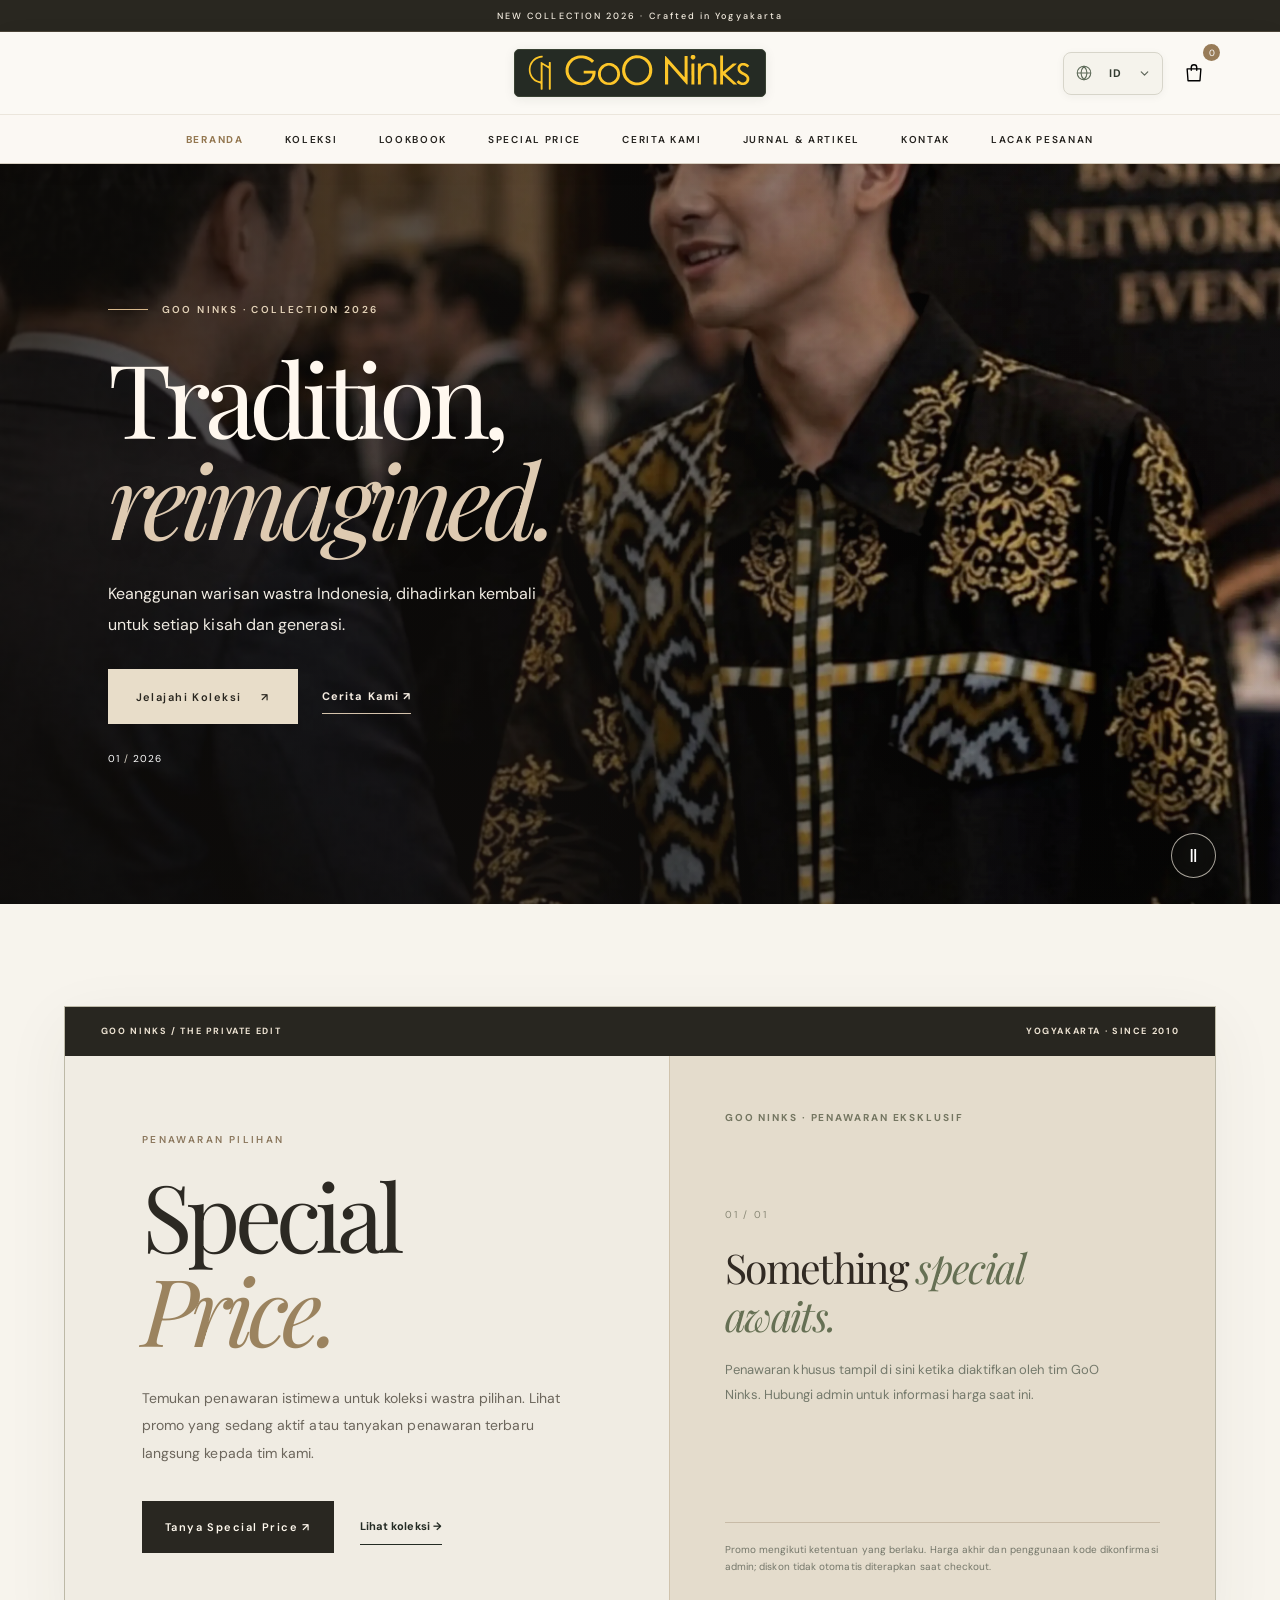
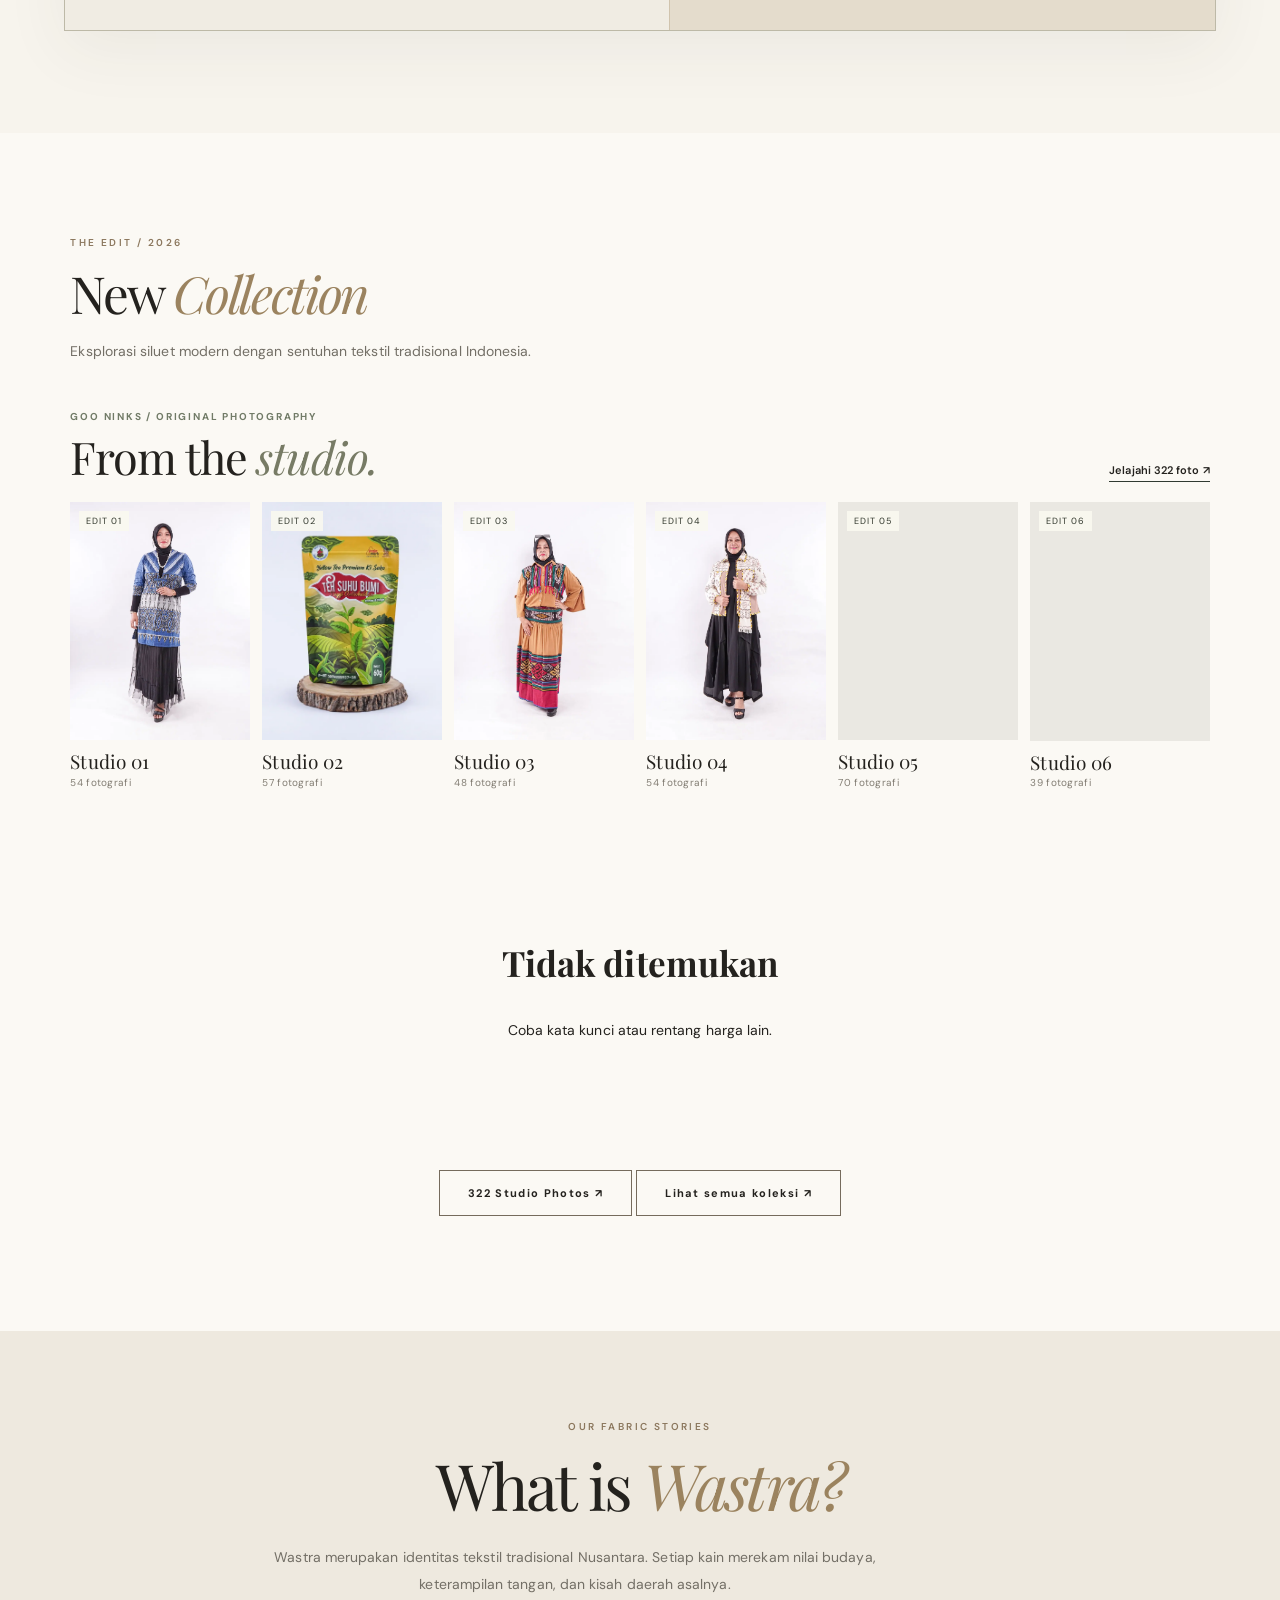
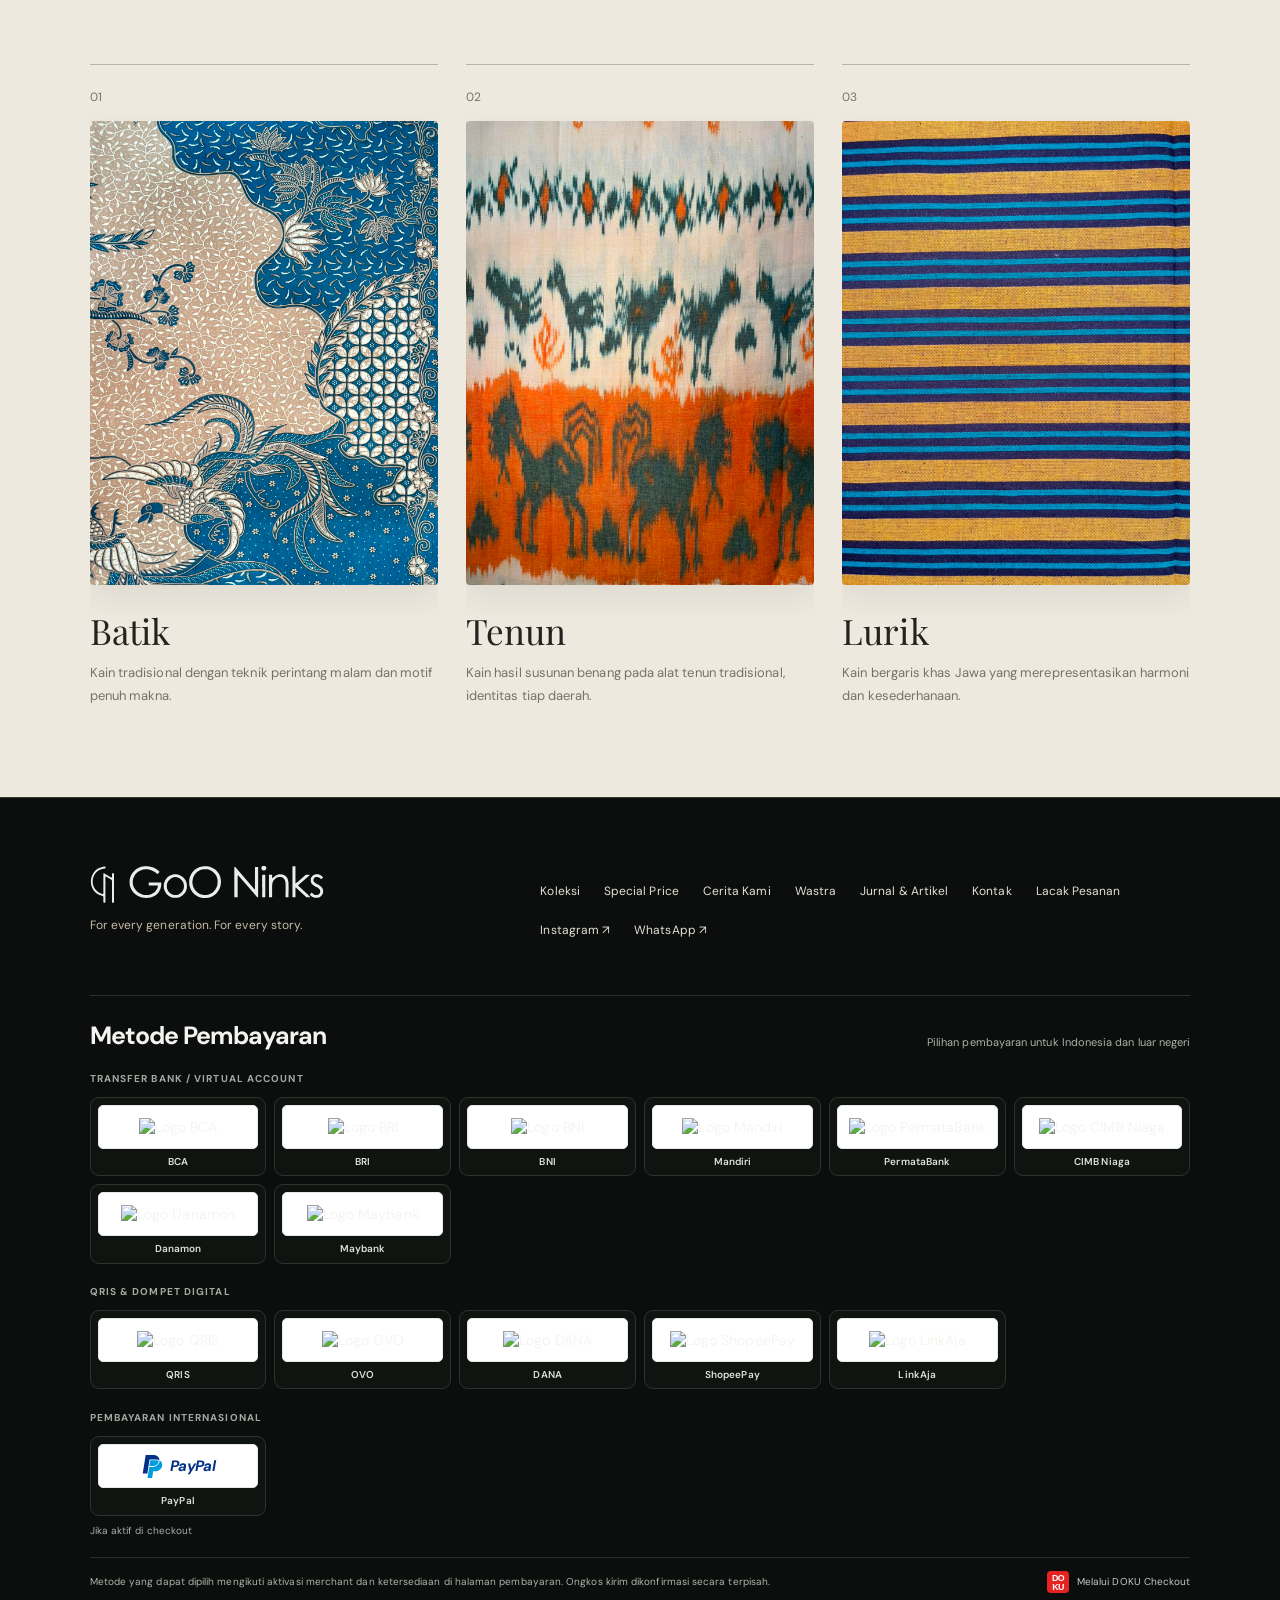
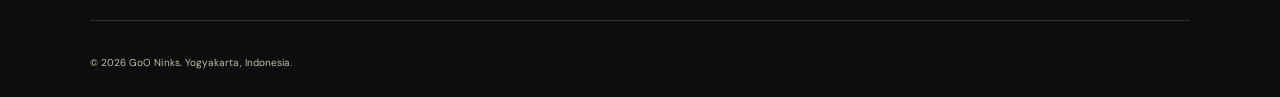
==== commit 4a7849f0: "Display six genuine studio photo galleries above the product grid" ====
--- a/index.html
+++ b/index.html
@@ -109,6 +109,7 @@
 </style>
 <link rel="stylesheet" href="/gn-footer-payments.css?v=20261112-brandmarks2"/>
 <link rel="stylesheet" href="gn-product-gallery.css?v=20261120-slider1"/>
+<link rel="stylesheet" href="gn-studio-teaser.css?v=20261120"/>
 </head>
 <body data-page="home">
 <div aria-label="Memuat GoO Ninks" class="gn-boot-loader" id="gnBootLoader" role="status"><div class="gn-boot-content"><img alt="" class="gn-boot-logo" decoding="async" height="214" src="/logo-gooninks.svg" width="330"/><div class="gn-boot-caption">CRAFTED IN YOGYAKARTA</div><div aria-hidden="true" class="gn-boot-progress"><span></span></div></div></div>
@@ -168,6 +169,7 @@
 <section class="collection-section section-anchor home-collection" id="collection">
 <div class="section-top"><div><p class="kicker" data-i18n="collectionKicker">THE EDIT / 2026</p><h2 class="section-heading" data-i18n="collectionTitle">New <i>Collection</i></h2><p class="section-summary" data-i18n="collectionDesc">Eksplorasi siluet modern dengan sentuhan tekstil tradisional Indonesia.</p></div></div>
 
+<section class="gn-studio-showcase" aria-labelledby="gnStudioPhotosTitle"><div class="gn-studio-showcase-header"><div><p class="gn-studio-showcase-label">GOO NINKS / ORIGINAL PHOTOGRAPHY</p><h3 class="gn-studio-showcase-title" id="gnStudioPhotosTitle">From the <em>studio.</em></h3></div><a class="gn-studio-showcase-more" href="lookbook.html">Jelajahi 322 foto ↗</a></div><div class="gn-studio-cover-list" id="gnStudioPhotoCovers" aria-label="Enam sesi fotografi GoO Ninks"></div></section>
 <div aria-live="polite" class="product-grid" id="productGrid"></div><div class="no-results" hidden="" id="noResults"><h3 data-i18n="noResultsTitle">Tidak ditemukan</h3><p data-i18n="noResultsDesc">Coba kata kunci atau rentang harga lain.</p></div>
 
 
@@ -264,5 +266,6 @@
 <div aria-live="polite" class="toast" id="toast" role="status"></div>
 <script defer="" src="https://cdn.jsdelivr.net/npm/@supabase/supabase-js@2.57.0/dist/umd/supabase.min.js"></script>
 <script defer="" src="gn-public.js?v=20261120-slider1"></script>
+<script defer src="gn-studio-teaser.js?v=20261120"></script>
 </body>
 </html>
--- a/gn-studio-teaser.css
+++ b/gn-studio-teaser.css
@@ -0,0 +1,18 @@
+/* Authentic GoO Ninks studio imagery surfaced directly on the storefront. */
+.gn-studio-showcase{margin:42px 0 50px;padding:0;min-width:0}
+.gn-studio-showcase-header{display:flex;align-items:flex-end;justify-content:space-between;flex-wrap:wrap;gap:15px;margin:0 0 20px}
+.gn-studio-showcase-label{font-size:10px;letter-spacing:.18em;color:#717b67;font-weight:700;margin:0 0 8px}
+.gn-studio-showcase-title{font:400 clamp(29px,3.8vw,45px)/1.13 'Playfair Display',Georgia,serif;letter-spacing:-.025em;margin:0}
+.gn-studio-showcase-title em{color:#777b65;font-weight:400}
+.gn-studio-showcase-more{font-size:11px;font-weight:600;white-space:nowrap;padding-bottom:4px;border-bottom:1px solid #303a31}
+.gn-studio-cover-list{display:grid;grid-template-columns:repeat(6,minmax(0,1fr));gap:clamp(8px,1vw,16px)}
+.gn-studio-cover{display:block;min-width:0;text-decoration:none;color:inherit}
+.gn-studio-cover-frame{display:block;overflow:hidden;aspect-ratio:3/4;background:#eae8e2;position:relative}
+.gn-studio-cover-frame img{display:block;width:100%;height:100%;object-fit:cover;transition:transform .45s ease}
+.gn-studio-cover:hover img,.gn-studio-cover:focus-visible img{transform:scale(1.045)}
+.gn-studio-cover-name{display:block;font:400 clamp(15px,1.5vw,19px)/1.22 'Playfair Display',Georgia,serif;margin:10px 0 2px}
+.gn-studio-cover-count{display:block;font-size:10px;color:#827d73;letter-spacing:.03em}
+.gn-studio-cover-index{position:absolute;top:9px;left:9px;font-size:9px;letter-spacing:.1em;color:#343a2f;background:#faf9f0e6;padding:4px 7px}
+@media(max-width:1000px){.gn-studio-cover-list{grid-template-columns:repeat(3,minmax(0,1fr));gap:20px 12px}}
+@media(max-width:600px){.gn-studio-showcase{margin:32px 0 36px}.gn-studio-cover-list{display:flex;gap:11px;overflow-x:auto;scrollbar-width:thin;scroll-snap-type:x proximity;padding-bottom:10px}.gn-studio-cover{width:38%;min-width:38%;scroll-snap-align:start}.gn-studio-cover-name{font-size:16px}.gn-studio-showcase-title{font-size:30px}.gn-studio-showcase-more{font-size:10px}}
+@media(prefers-reduced-motion:reduce){.gn-studio-cover-frame img{transition:none}.gn-studio-cover:hover img{transform:none}}
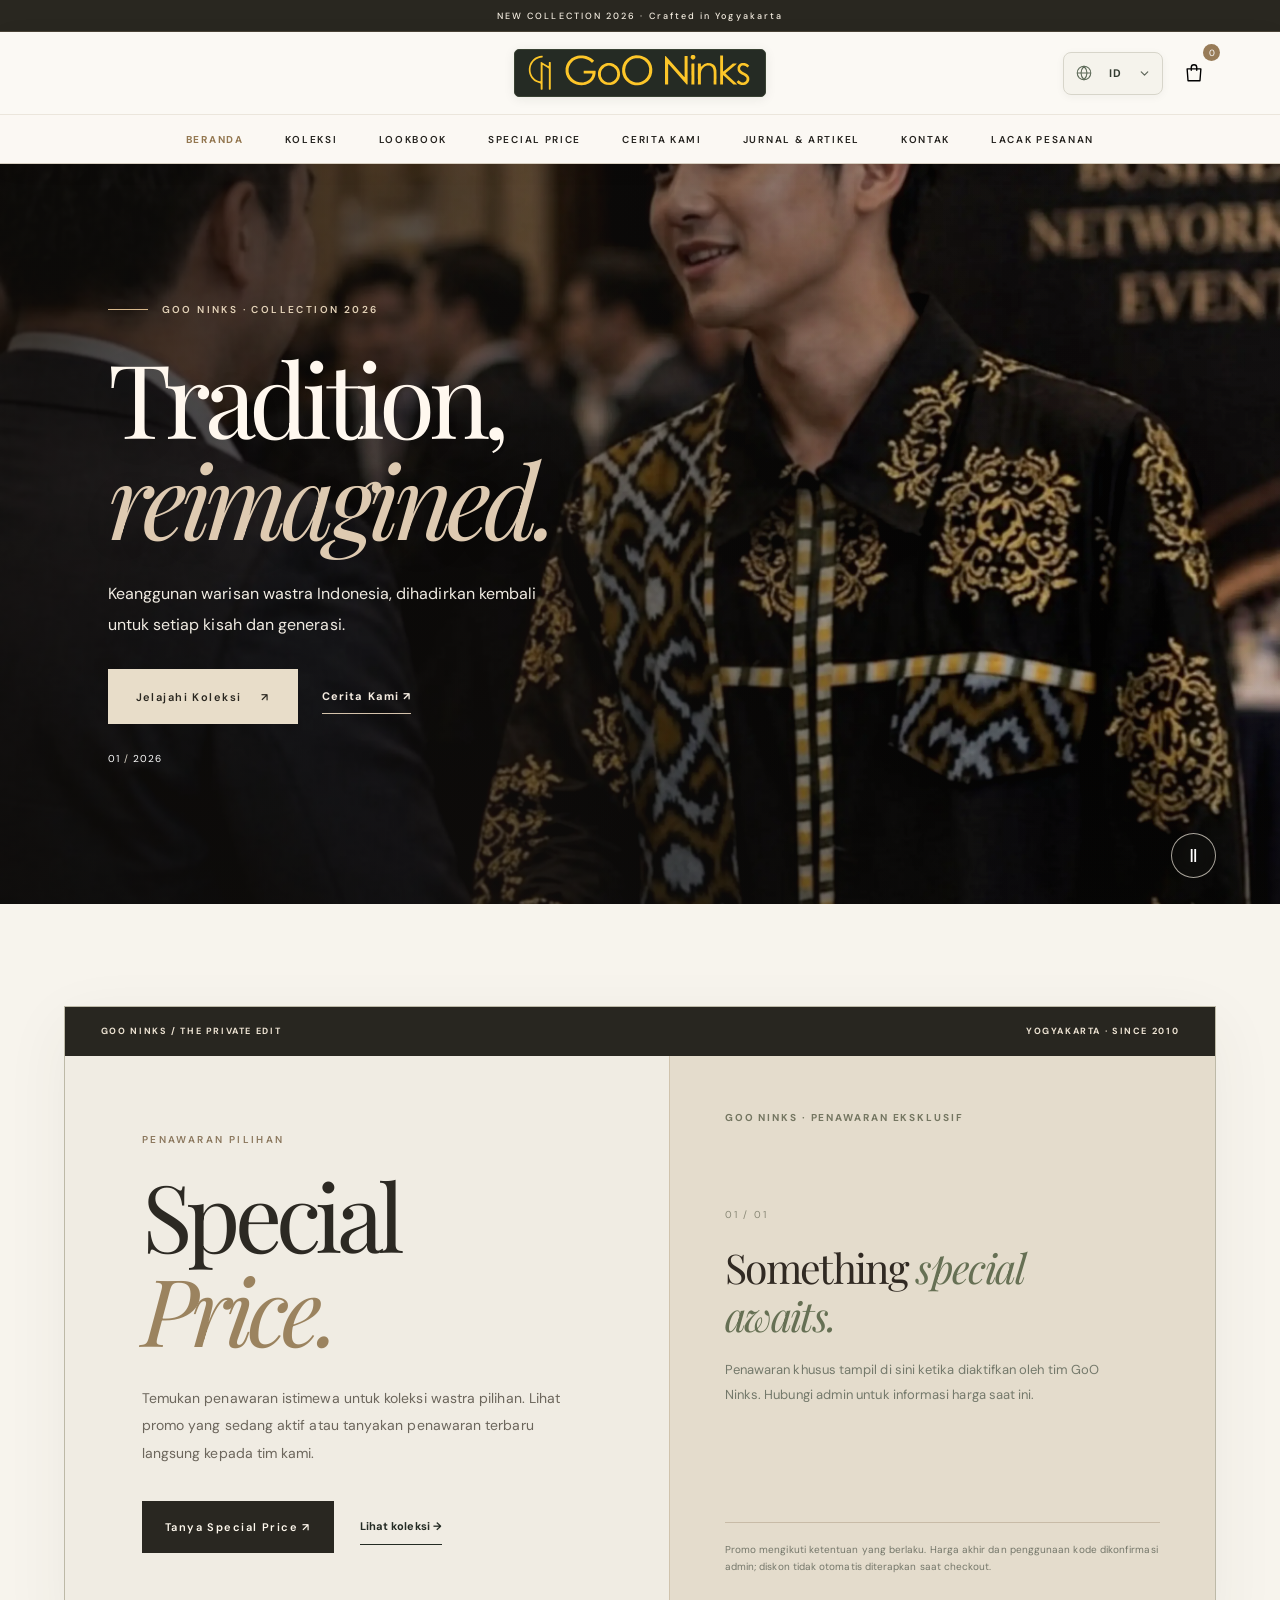
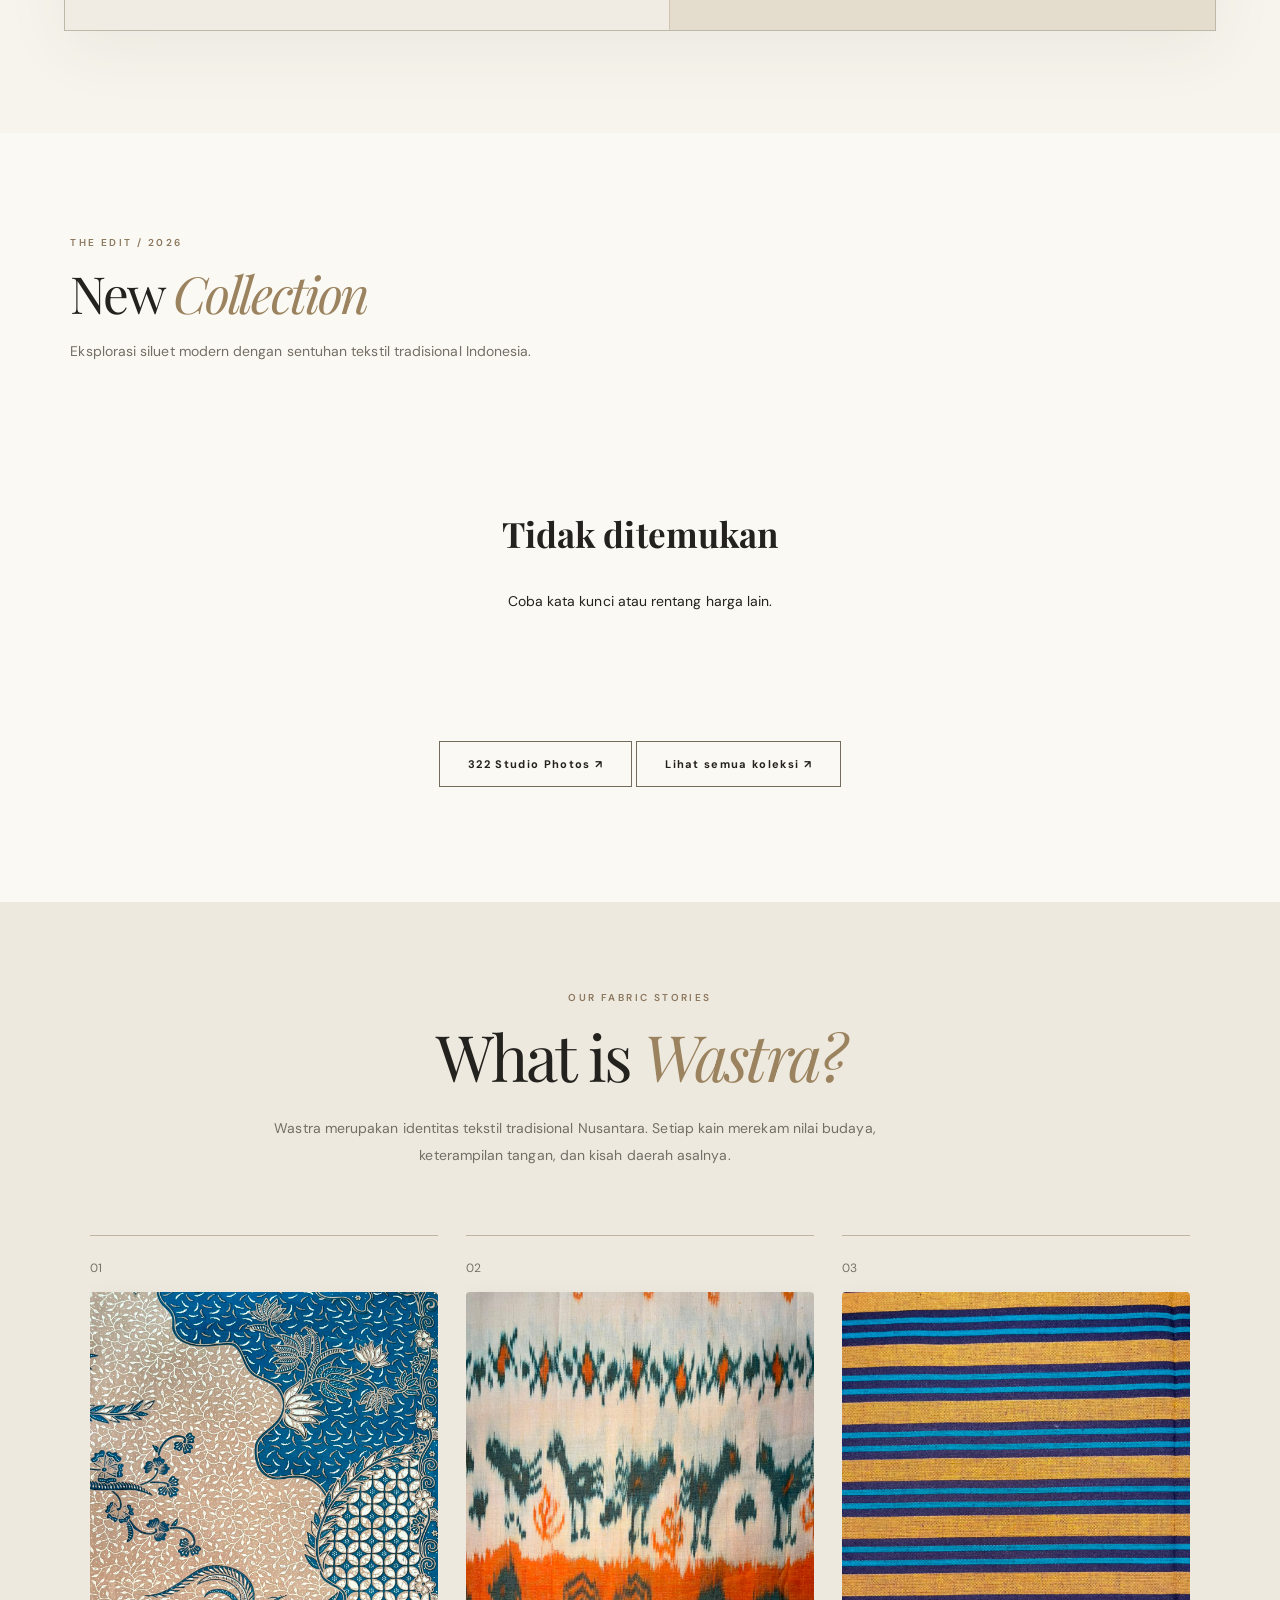
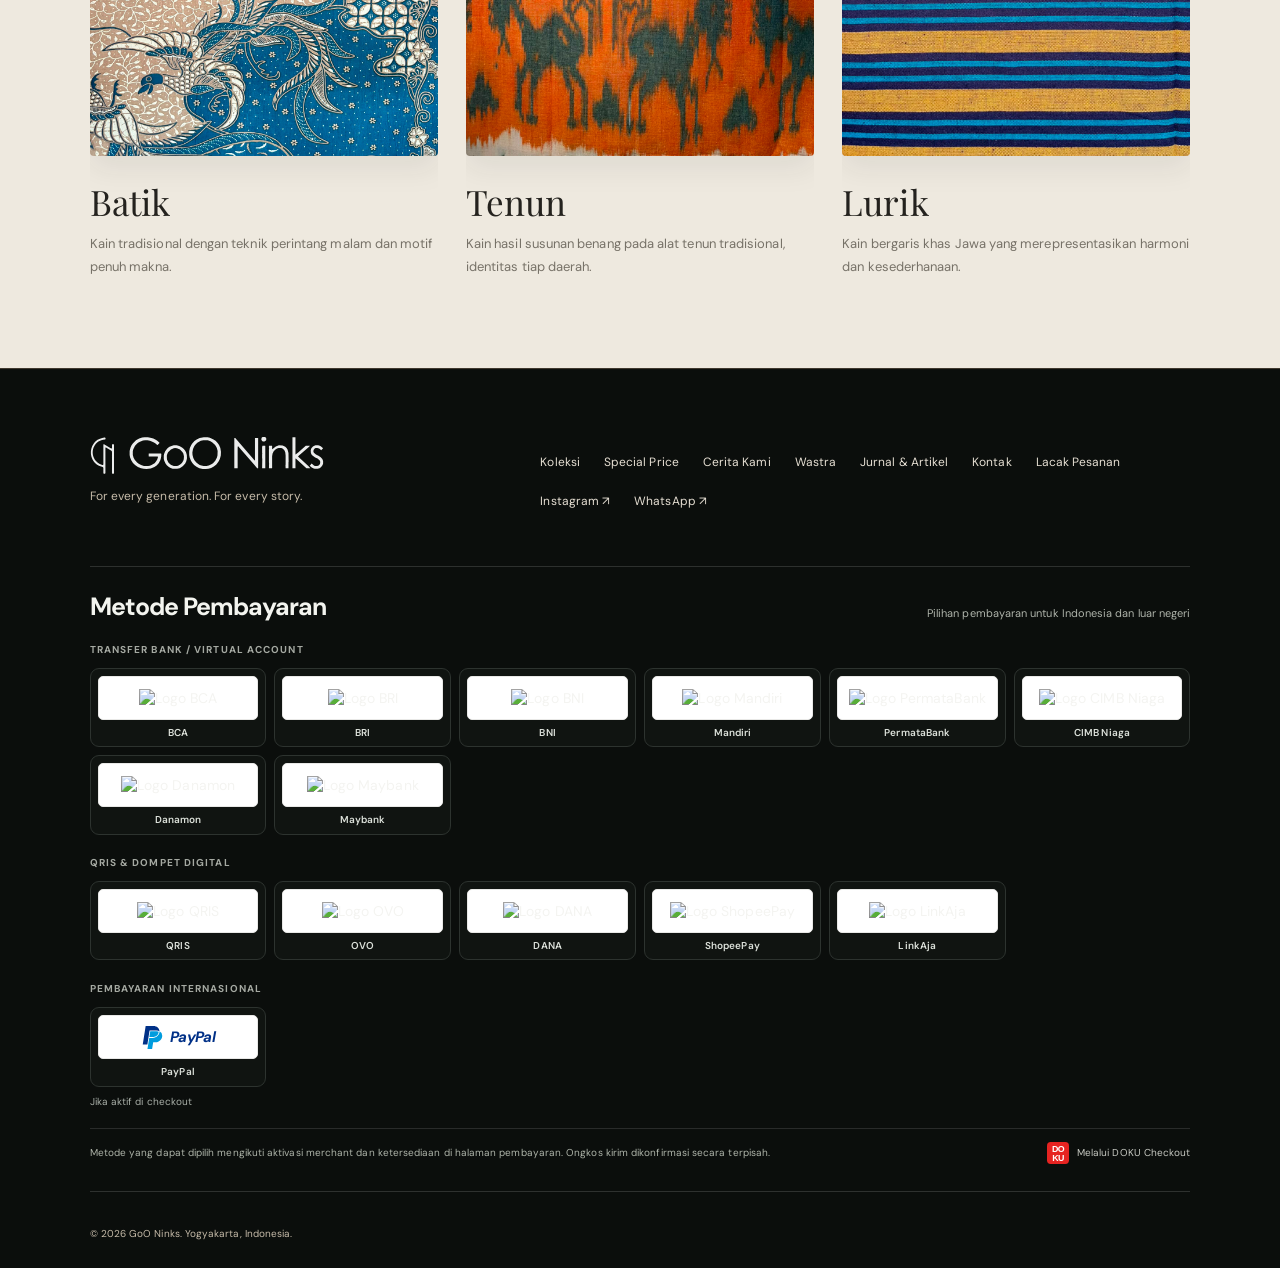
==== commit 12335f3d: "Remove homepage original photography studio showcase" ====
--- a/index.html
+++ b/index.html
@@ -109,7 +109,6 @@
 </style>
 <link rel="stylesheet" href="/gn-footer-payments.css?v=20261112-brandmarks2"/>
 <link rel="stylesheet" href="gn-product-gallery.css?v=20261120-slider1"/>
-<link rel="stylesheet" href="gn-studio-teaser.css?v=20261120"/>
 </head>
 <body data-page="home">
 <div aria-label="Memuat GoO Ninks" class="gn-boot-loader" id="gnBootLoader" role="status"><div class="gn-boot-content"><img alt="" class="gn-boot-logo" decoding="async" height="214" src="/logo-gooninks.svg" width="330"/><div class="gn-boot-caption">CRAFTED IN YOGYAKARTA</div><div aria-hidden="true" class="gn-boot-progress"><span></span></div></div></div>
@@ -169,7 +168,7 @@
 <section class="collection-section section-anchor home-collection" id="collection">
 <div class="section-top"><div><p class="kicker" data-i18n="collectionKicker">THE EDIT / 2026</p><h2 class="section-heading" data-i18n="collectionTitle">New <i>Collection</i></h2><p class="section-summary" data-i18n="collectionDesc">Eksplorasi siluet modern dengan sentuhan tekstil tradisional Indonesia.</p></div></div>
 
-<section class="gn-studio-showcase" aria-labelledby="gnStudioPhotosTitle"><div class="gn-studio-showcase-header"><div><p class="gn-studio-showcase-label">GOO NINKS / ORIGINAL PHOTOGRAPHY</p><h3 class="gn-studio-showcase-title" id="gnStudioPhotosTitle">From the <em>studio.</em></h3></div><a class="gn-studio-showcase-more" href="lookbook.html">Jelajahi 322 foto ↗</a></div><div class="gn-studio-cover-list" id="gnStudioPhotoCovers" aria-label="Enam sesi fotografi GoO Ninks"></div></section>
+
 <div aria-live="polite" class="product-grid" id="productGrid"></div><div class="no-results" hidden="" id="noResults"><h3 data-i18n="noResultsTitle">Tidak ditemukan</h3><p data-i18n="noResultsDesc">Coba kata kunci atau rentang harga lain.</p></div>
 
 
@@ -266,6 +265,5 @@
 <div aria-live="polite" class="toast" id="toast" role="status"></div>
 <script defer="" src="https://cdn.jsdelivr.net/npm/@supabase/supabase-js@2.57.0/dist/umd/supabase.min.js"></script>
 <script defer="" src="gn-public.js?v=20261120-slider1"></script>
-<script defer src="gn-studio-teaser.js?v=20261120"></script>
 </body>
 </html>
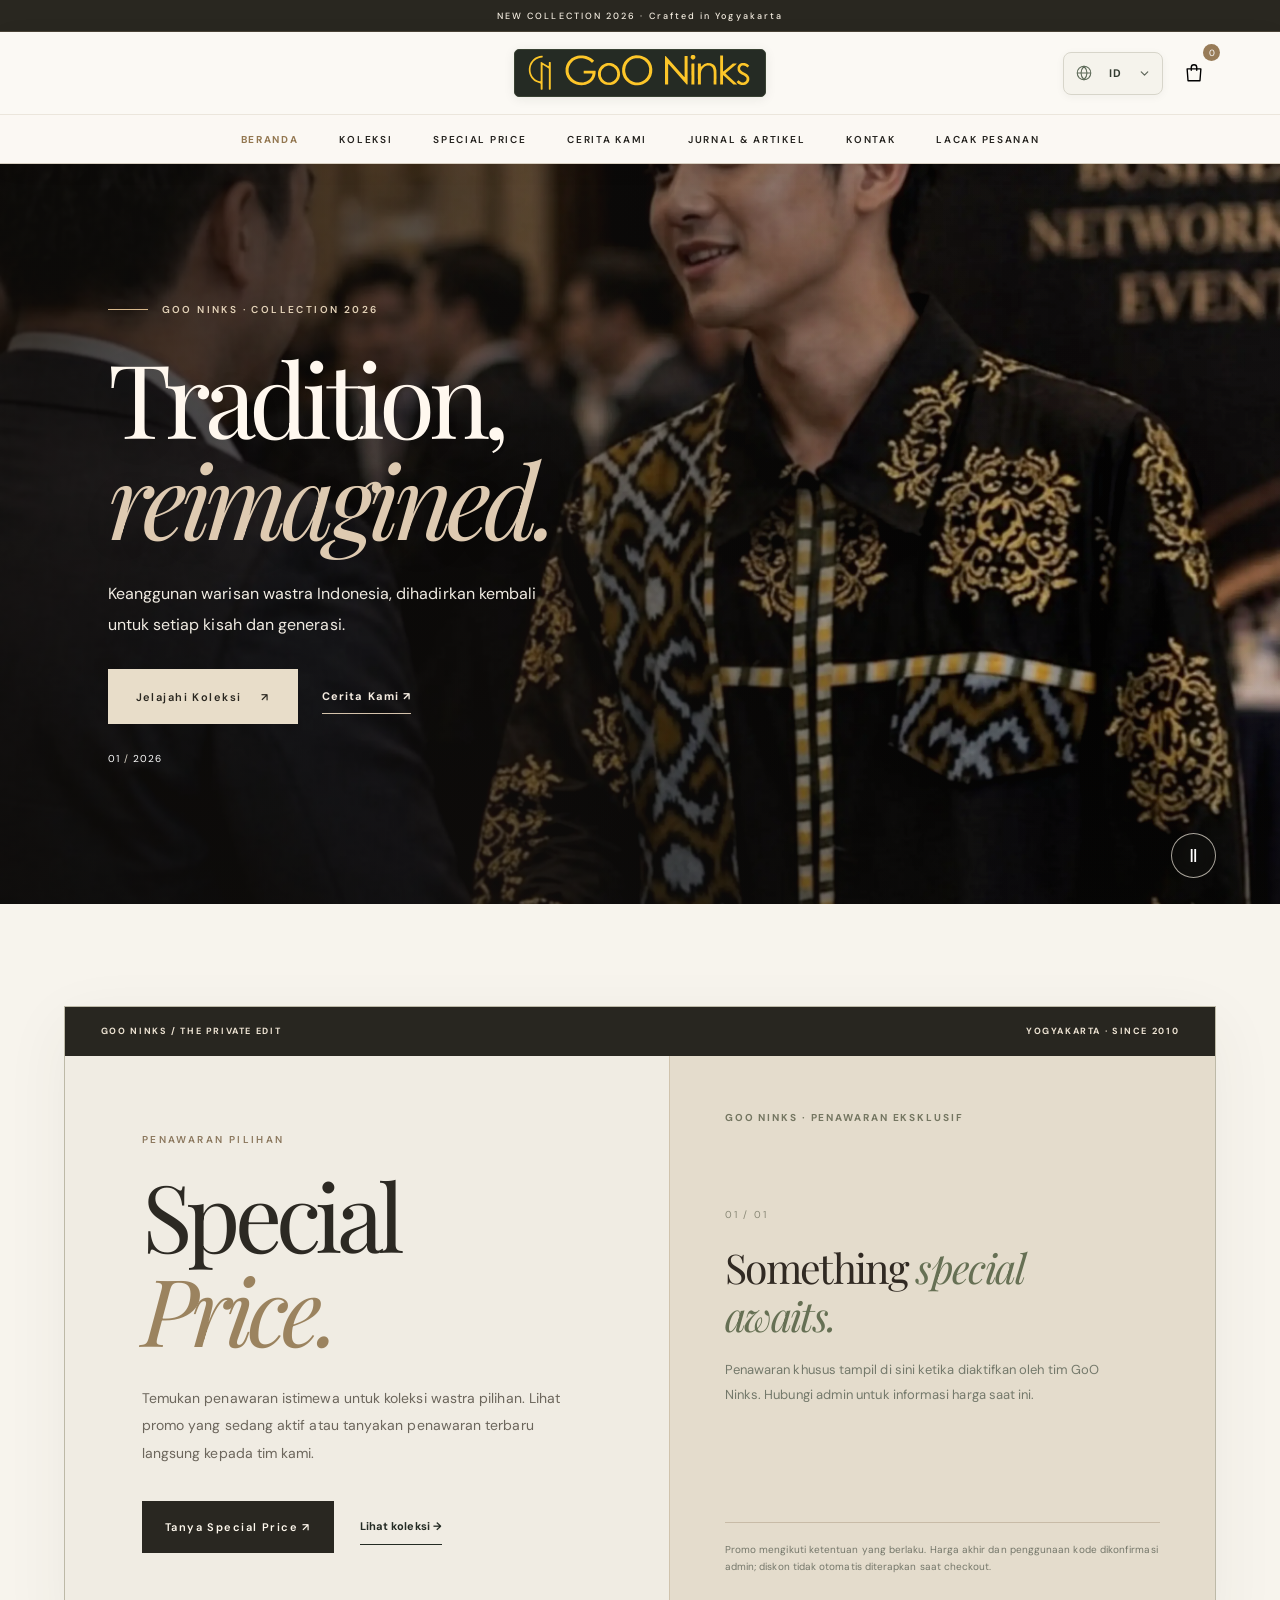
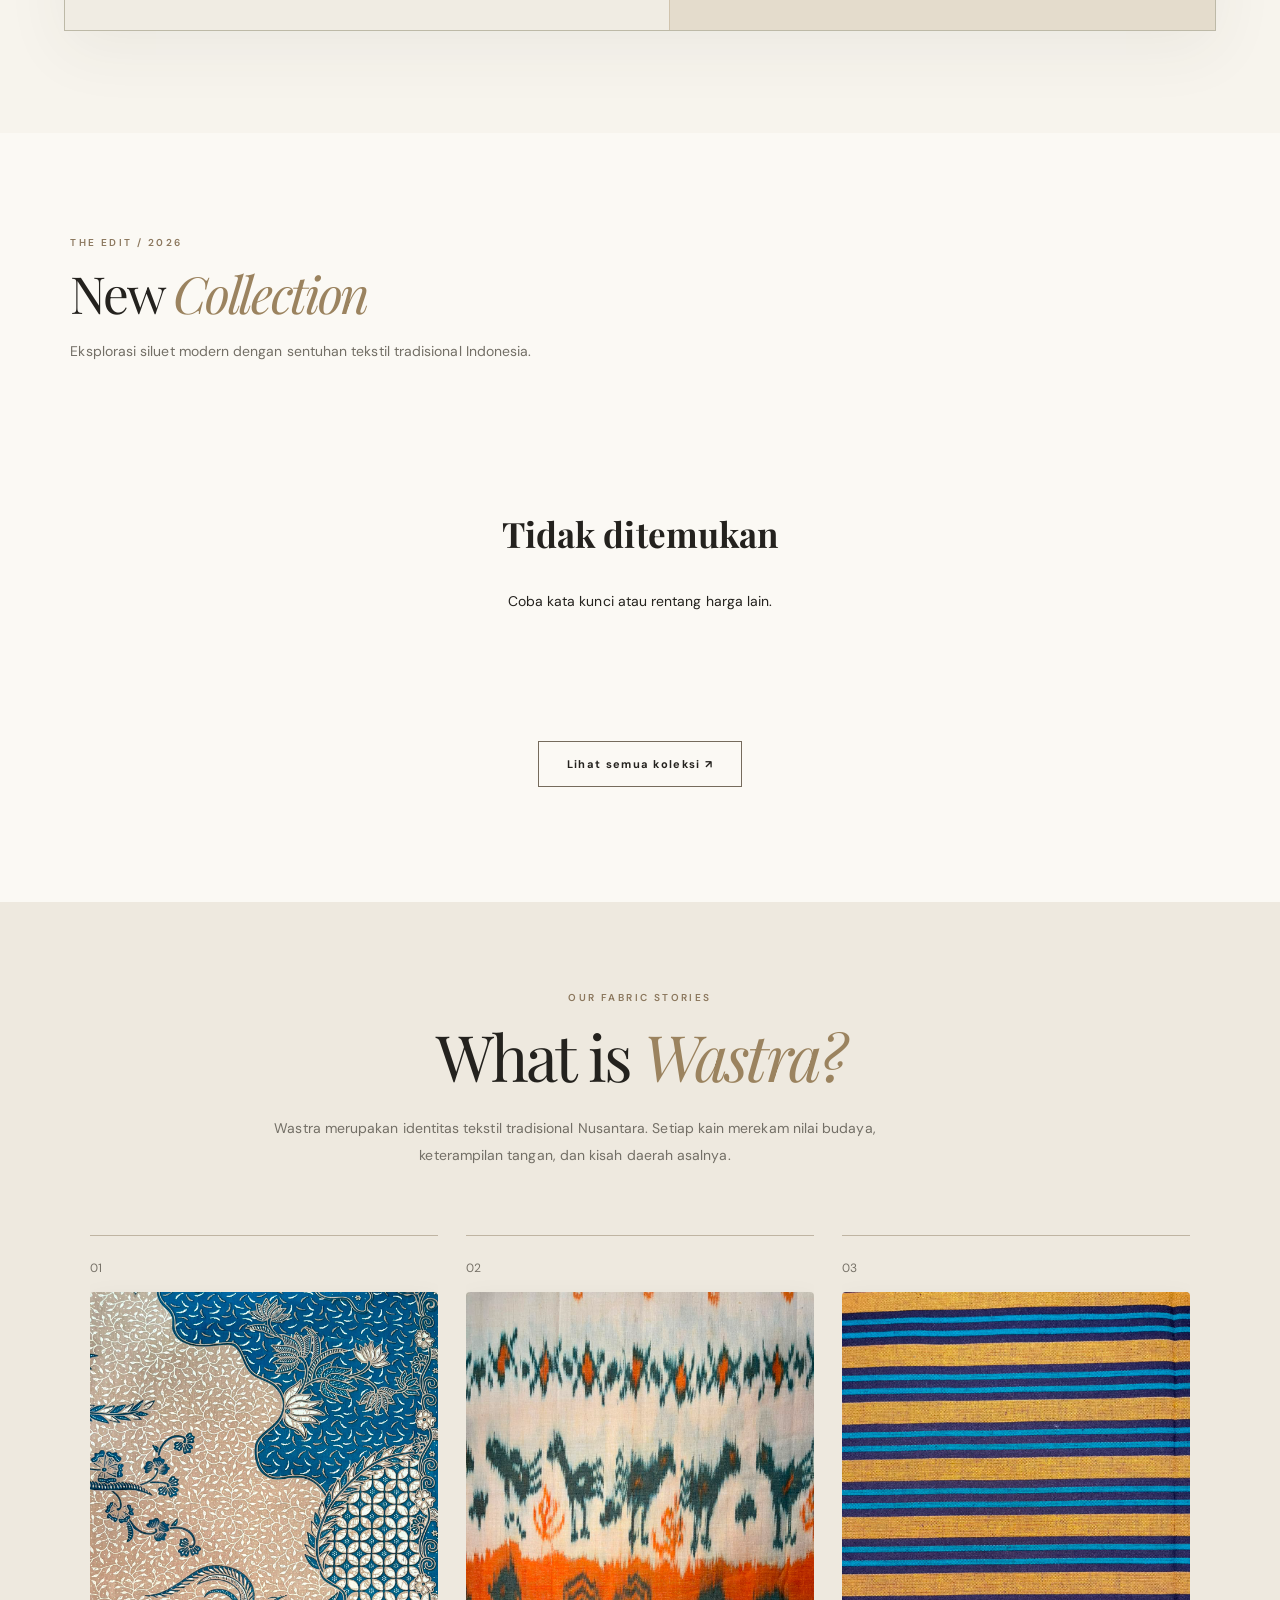
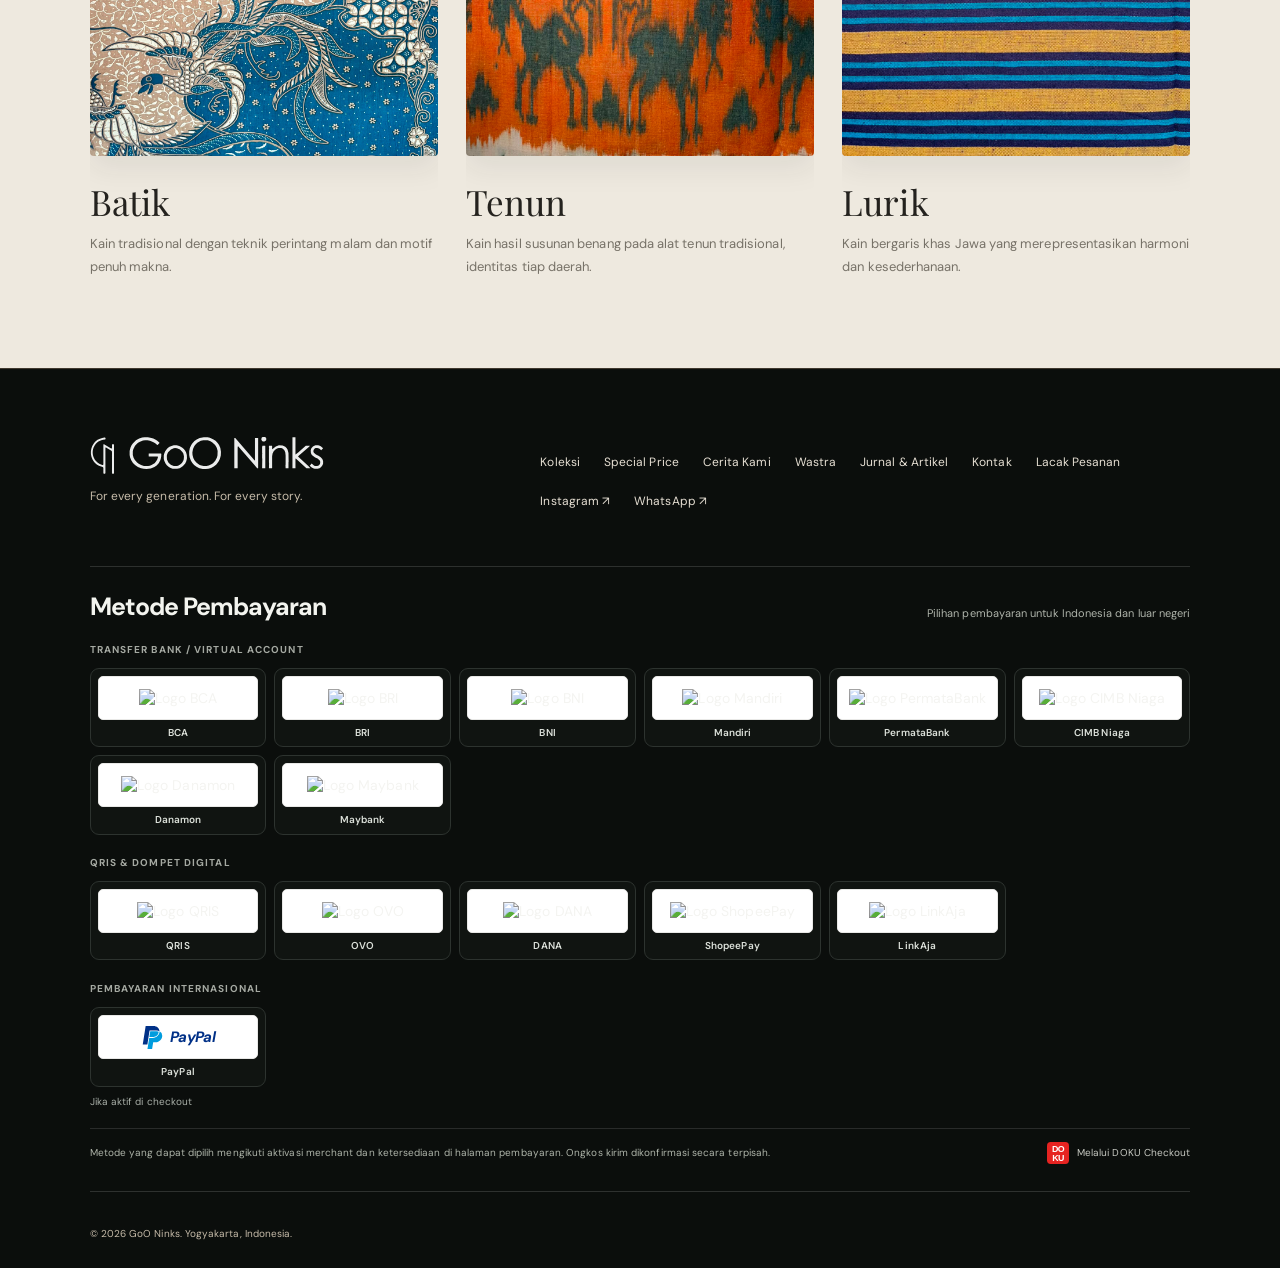
==== commit 1b7ec7d5: "Remove links to retired Gooninks studio gallery" ====
--- a/index.html
+++ b/index.html
@@ -123,7 +123,7 @@
 <div aria-label="Website language" class="language-select" role="group"><svg aria-hidden="true" class="language-globe" fill="none" stroke="currentColor" stroke-linecap="round" stroke-linejoin="round" stroke-width="1.8" viewbox="0 0 24 24"><circle cx="12" cy="12" r="9"></circle><path d="M3.5 12h17M12 3c-2.6 2.8-4 5.8-4 9s1.4 6.2 4 9c2.6-2.8 4-5.8 4-9s-1.4-6.2-4-9Z"></path></svg><span aria-hidden="true" class="language-current" id="languageCurrent">ID</span><svg aria-hidden="true" class="language-chevron" fill="none" stroke="currentColor" stroke-linecap="round" stroke-width="1.6" viewbox="0 0 16 16"><path d="m4 6 4 4 4-4"></path></svg><select aria-label="Pilih bahasa / Choose language" id="langSelect" title="Pilih bahasa / Choose language"><option lang="id" value="id">Bahasa Indonesia</option><option lang="en" value="en">English</option><option lang="nl" value="nl">Nederlands</option><option lang="ko" value="ko">한국어</option></select></div>
 <button aria-controls="cartPanel" aria-expanded="false" aria-label="Keranjang" class="bag-btn" id="cartBtn" type="button"><svg aria-hidden="true" viewbox="0 0 24 24"><path d="M4.5 7.5h15l-1 13h-13l-1-13ZM9 9V6a3 3 0 0 1 6 0v3"></path></svg><span aria-live="polite" class="cart-count" id="cartCount">0</span></button>
 </div>
-</div><nav aria-label="Navigasi utama" class="nav" id="nav"><a aria-current="page" data-i18n="navHome" href="index.html">Beranda</a><a data-i18n="navCollection" href="collection.html">Koleksi</a><a href="lookbook.html">Lookbook</a><a data-i18n="navSpecial" href="special-price.html">Special Price</a><a data-i18n="navStory" href="story.html">Cerita Kami</a><a data-i18n="navJournal" href="journal.html">Jurnal &amp; Artikel</a><a data-i18n="navContact" href="contact.html">Kontak</a><a href="tracking.html">Lacak Pesanan</a></nav>
+</div><nav aria-label="Navigasi utama" class="nav" id="nav"><a aria-current="page" data-i18n="navHome" href="index.html">Beranda</a><a data-i18n="navCollection" href="collection.html">Koleksi</a><a data-i18n="navSpecial" href="special-price.html">Special Price</a><a data-i18n="navStory" href="story.html">Cerita Kami</a><a data-i18n="navJournal" href="journal.html">Jurnal &amp; Artikel</a><a data-i18n="navContact" href="contact.html">Kontak</a><a href="tracking.html">Lacak Pesanan</a></nav>
 </header>
 <main id="main"><section class="hero section-anchor gn-video-hero" id="home">
 <div class="hero-inner">
@@ -172,7 +172,7 @@
 <div aria-live="polite" class="product-grid" id="productGrid"></div><div class="no-results" hidden="" id="noResults"><h3 data-i18n="noResultsTitle">Tidak ditemukan</h3><p data-i18n="noResultsDesc">Coba kata kunci atau rentang harga lain.</p></div>
 
 
-<div class="collection-more"><a class="outline-btn" href="lookbook.html" aria-label="Lihat seluruh 322 foto produk GoO Ninks">322 Studio Photos ↗</a> <a class="outline-btn" data-i18n="viewAll" href="collection.html">Lihat semua koleksi ↗</a></div></section>
+<div class="collection-more"><a class="outline-btn" data-i18n="viewAll" href="collection.html">Lihat semua koleksi ↗</a></div></section>
 <section class="wastra-section section-anchor home-wastra" id="wastra"><div class="wastra-heading"><p class="kicker" data-i18n="wastraKicker">OUR FABRIC STORIES</p><h2 data-i18n="wastraTitle">What is <i>Wastra?</i></h2><p data-i18n="wastraIntro">Wastra merupakan identitas tekstil tradisional Nusantara. Setiap kain merekam nilai budaya, keterampilan tangan, dan kisah daerah asalnya.</p></div><div class="wastra-grid"><article><span>01</span><img class="motif motif-batik" src="assets/gooninks-kain-batik-asli-20261025.jpeg" alt="Foto asli kain batik bermotif bunga bernuansa biru dan krem" width="1200" height="1600" loading="lazy" decoding="async"/><h3>Batik</h3><p data-i18n="batikDesc">Kain tradisional dengan teknik perintang malam dan motif penuh makna.</p></article><article><span>02</span><img class="motif motif-tenun" src="assets/gooninks-kain-tenun-asli-20261025.jpeg" alt="Foto asli kain tenun ikat berwarna oranye, krem dan hijau gelap" width="960" height="1280" loading="lazy" decoding="async"/><h3>Tenun</h3><p data-i18n="tenunDesc">Kain hasil susunan benang pada alat tenun tradisional, identitas tiap daerah.</p></article><article><span>03</span><img class="motif motif-lurik" src="assets/gooninks-kain-lurik-asli-20261025.jpeg" alt="Foto asli kain lurik bergaris kuning, biru tua dan biru cerah" width="960" height="1280" loading="lazy" decoding="async"/><h3>Lurik</h3><p data-i18n="lurikDesc">Kain bergaris khas Jawa yang merepresentasikan harmoni dan kesederhanaan.</p></article></div></section>
 </main>
 <footer><div><div class="footer-brand gn-official-footer"><img alt="GoO Ninks" decoding="async" height="38" loading="lazy" src="/gooninks-horizontal-logo.svg?v=1" width="236"/></div><p data-i18n="footerQuote">For every generation. For every story.</p></div><div class="footer-links"><a data-i18n="navCollection" href="collection.html">Koleksi</a><a data-i18n="navSpecial" href="special-price.html">Special Price</a><a data-i18n="navStory" href="story.html">Cerita Kami</a><a data-i18n="navWastra" href="index.html#wastra">Wastra</a><a data-i18n="navJournal" href="journal.html">Jurnal &amp; Artikel</a><a data-i18n="navContact" href="contact.html">Kontak</a><a href="tracking.html">Lacak Pesanan</a><a href="https://www.instagram.com/goo_ninks/" rel="noopener noreferrer" target="_blank">Instagram ↗</a><a href="https://wa.me/6285740393953" rel="noopener noreferrer" target="_blank">WhatsApp ↗</a></div><section class="gn-footer-payments" aria-labelledby="gn-footer-payment-heading">
